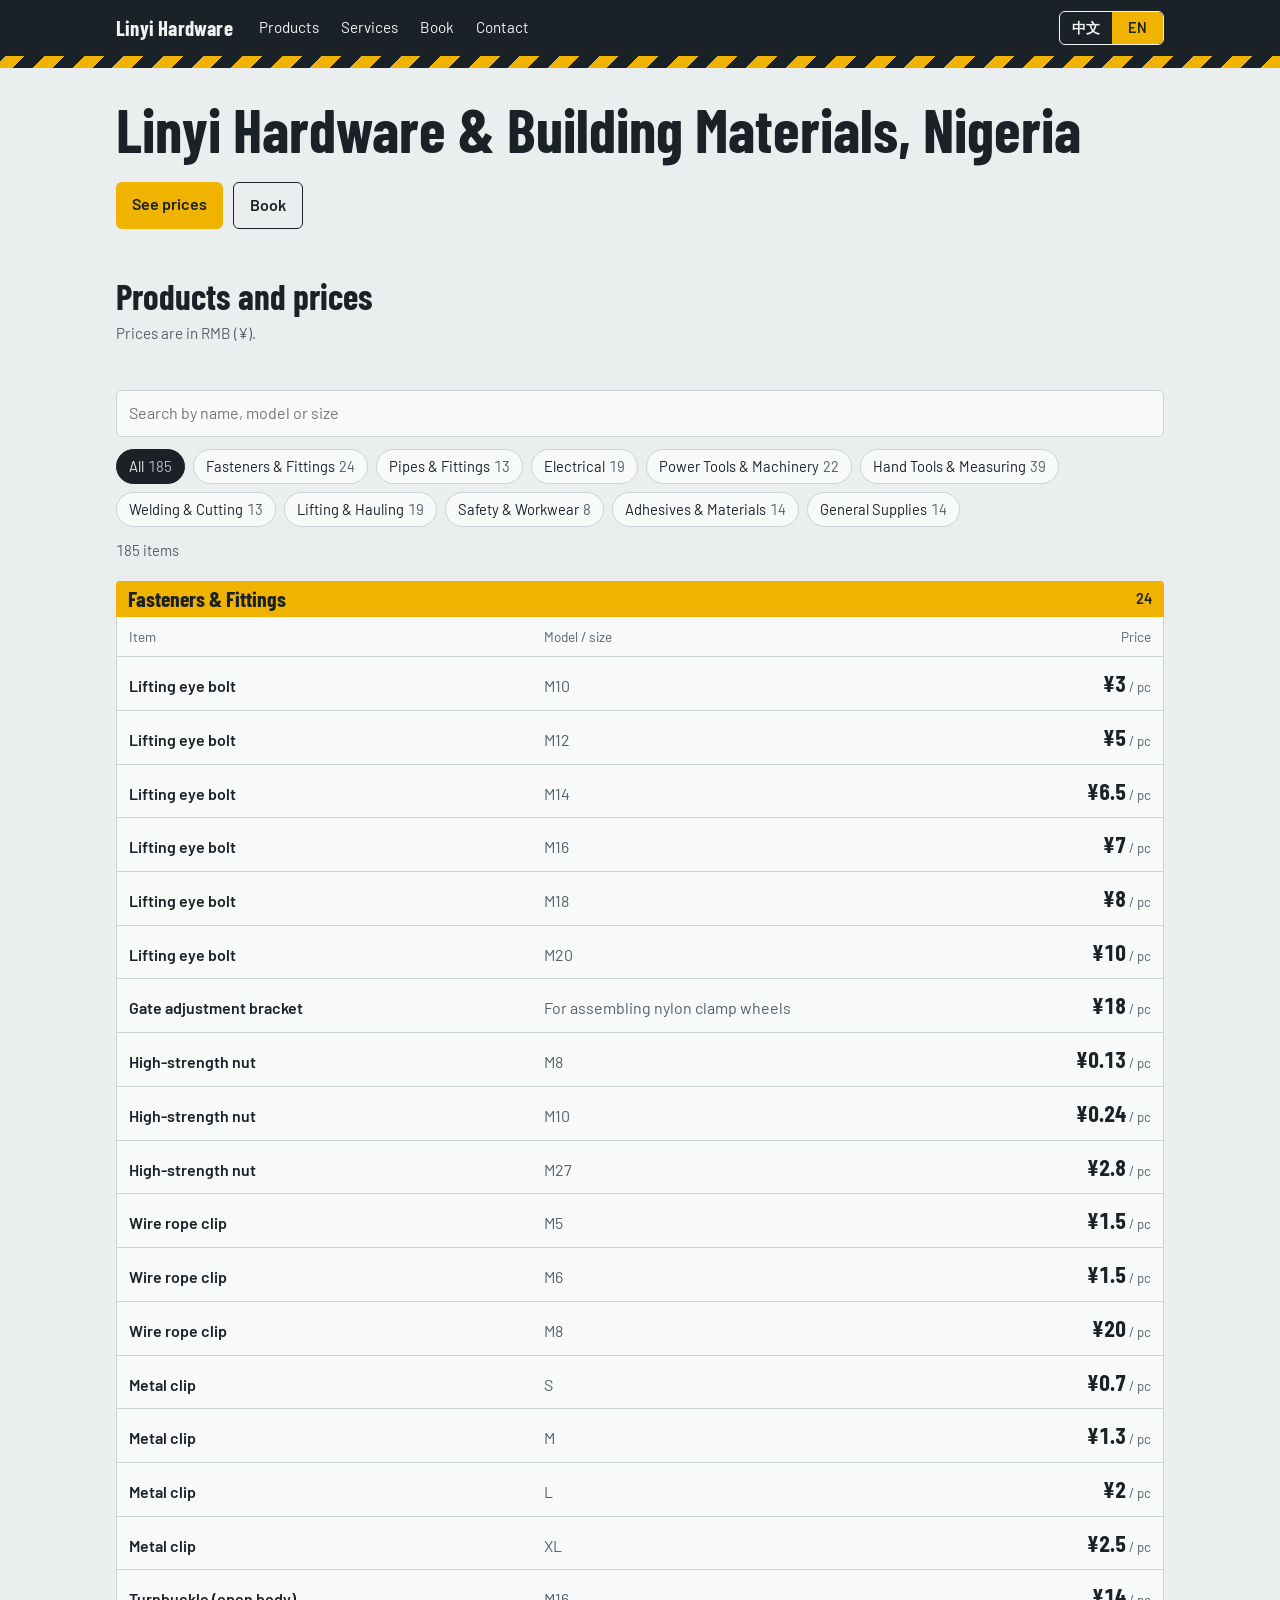
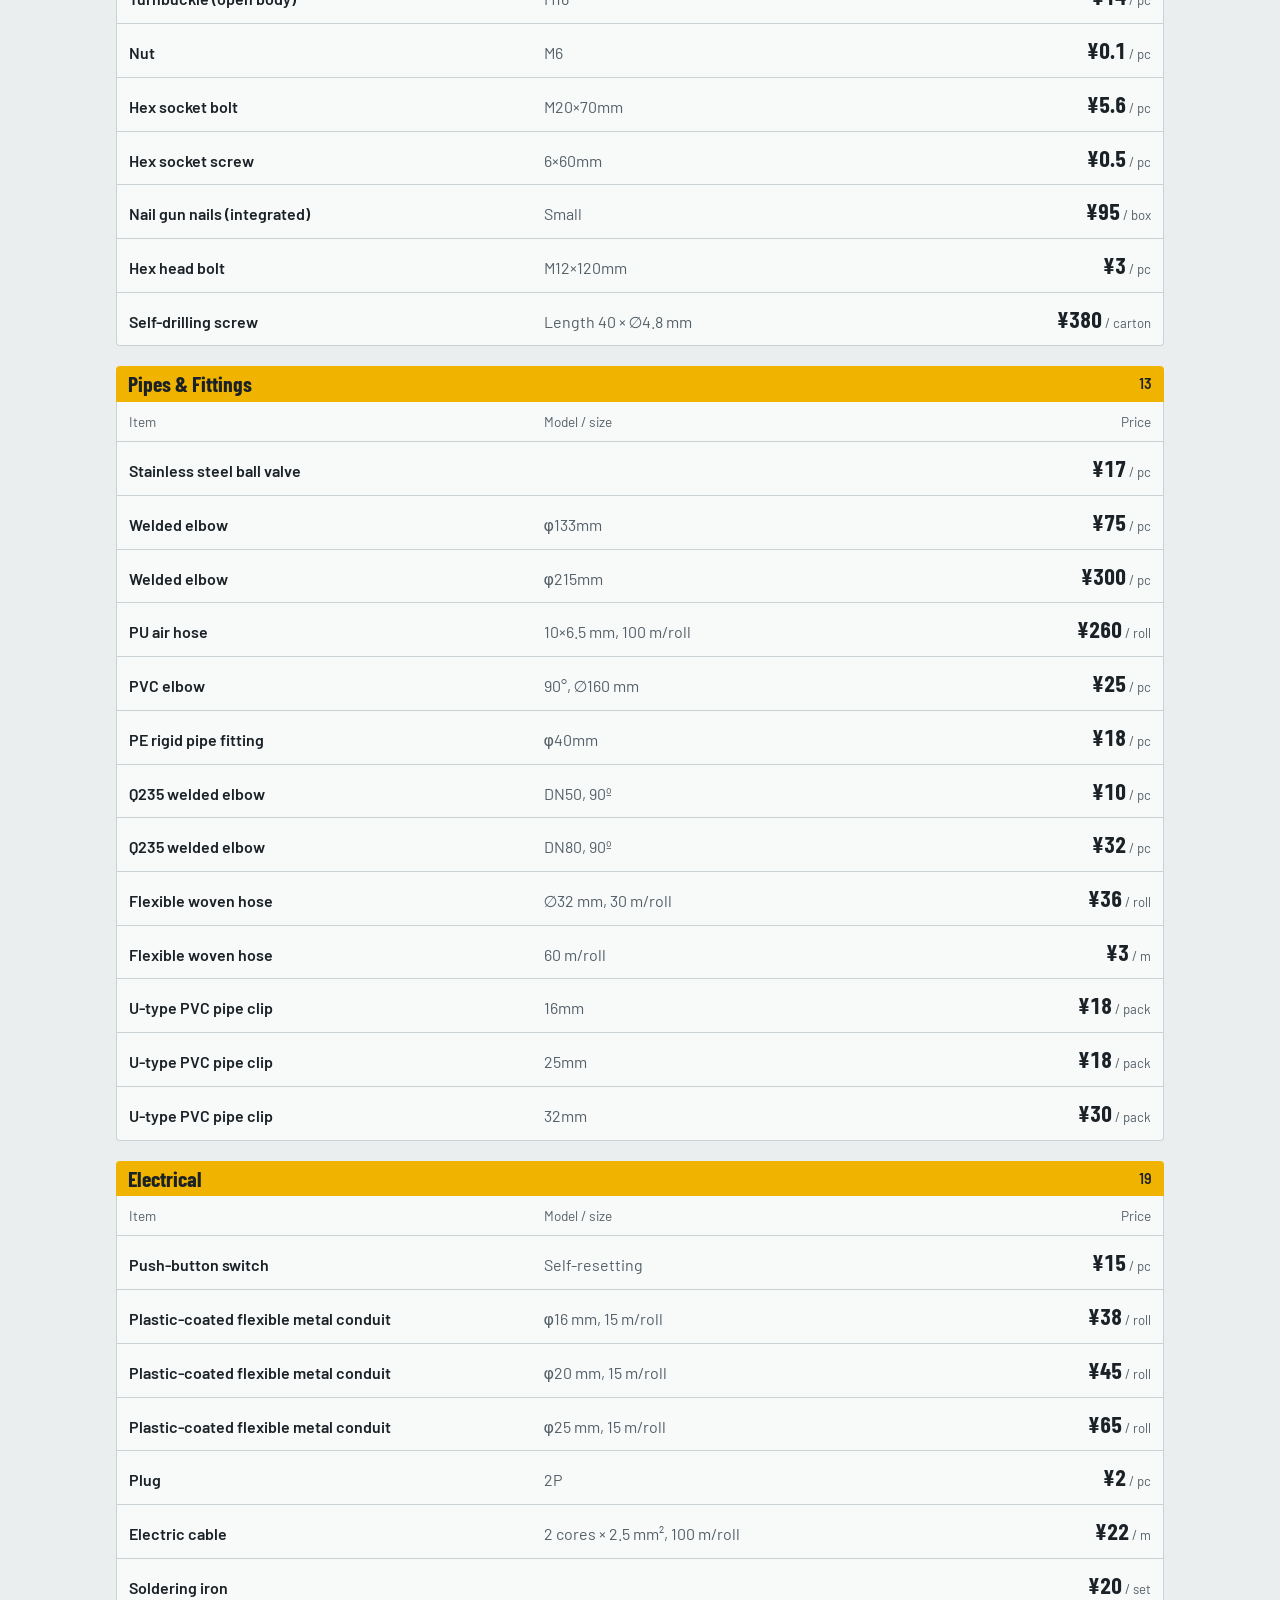
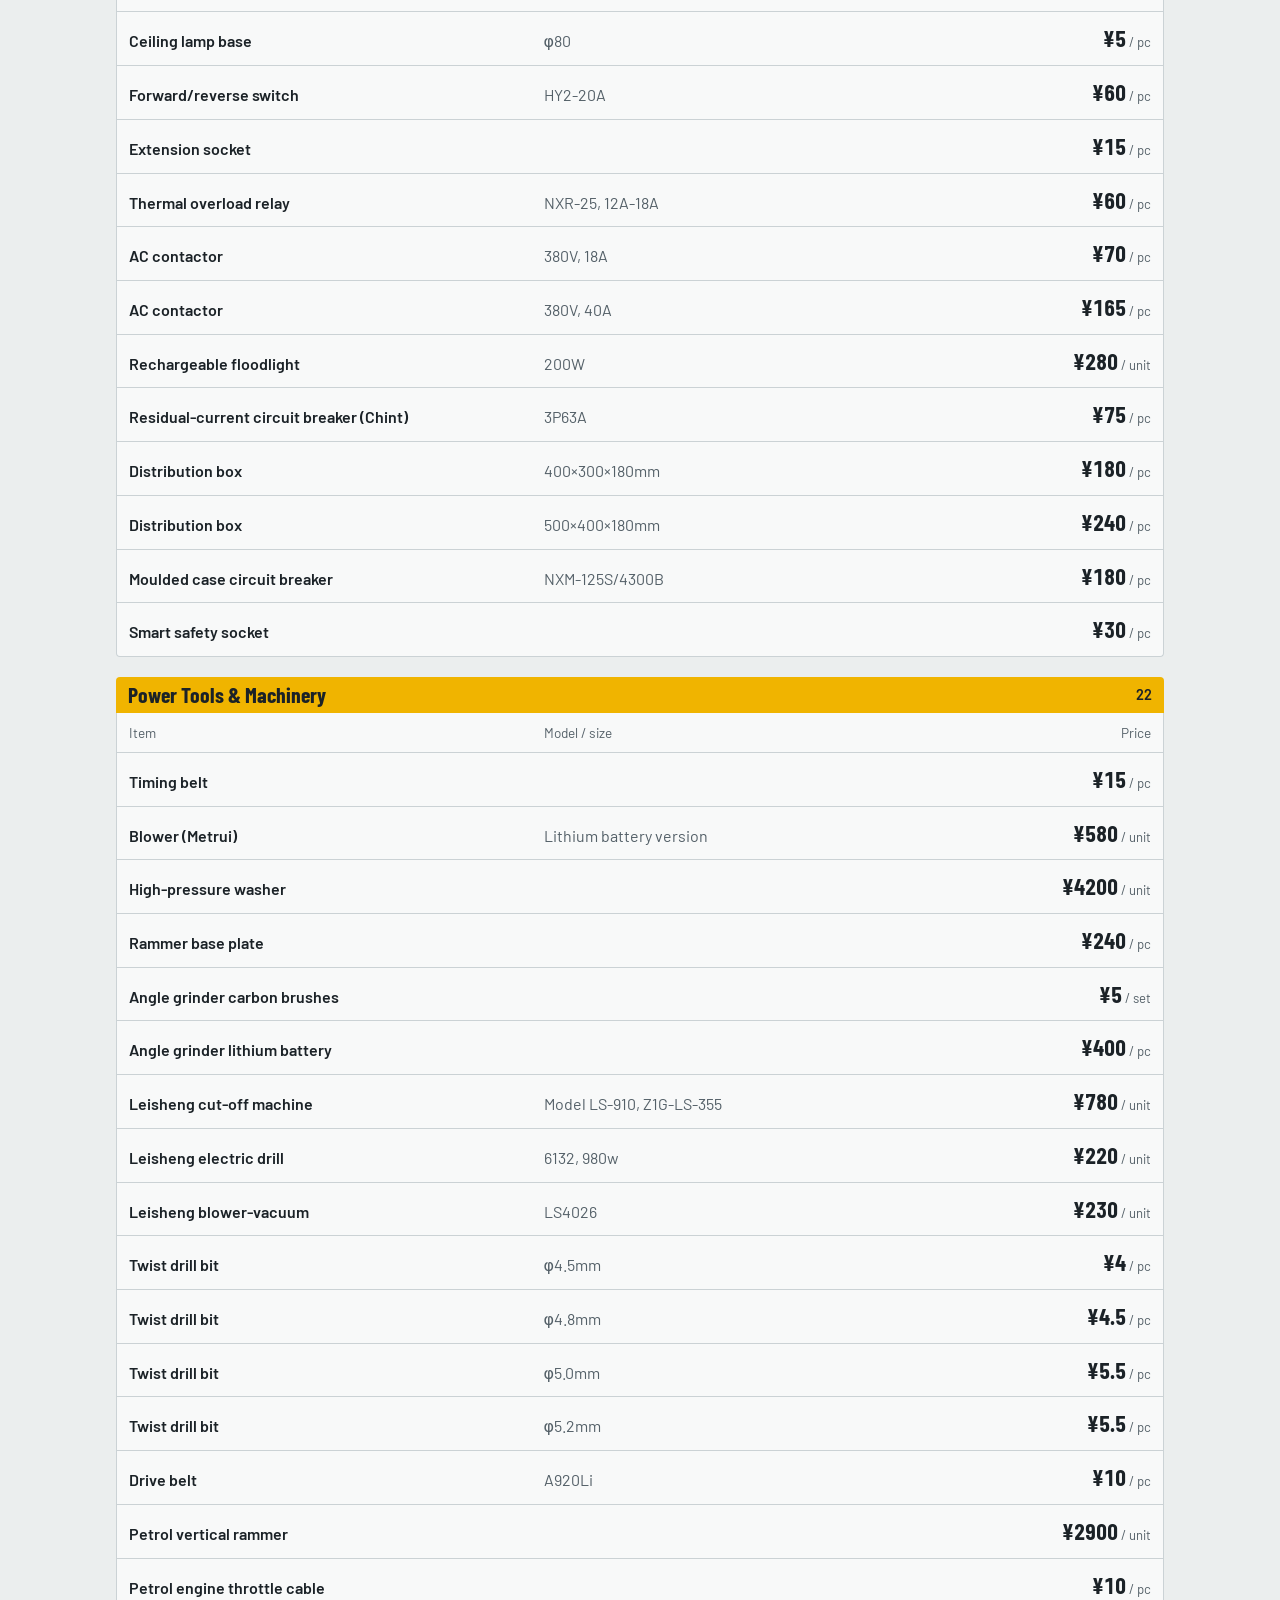
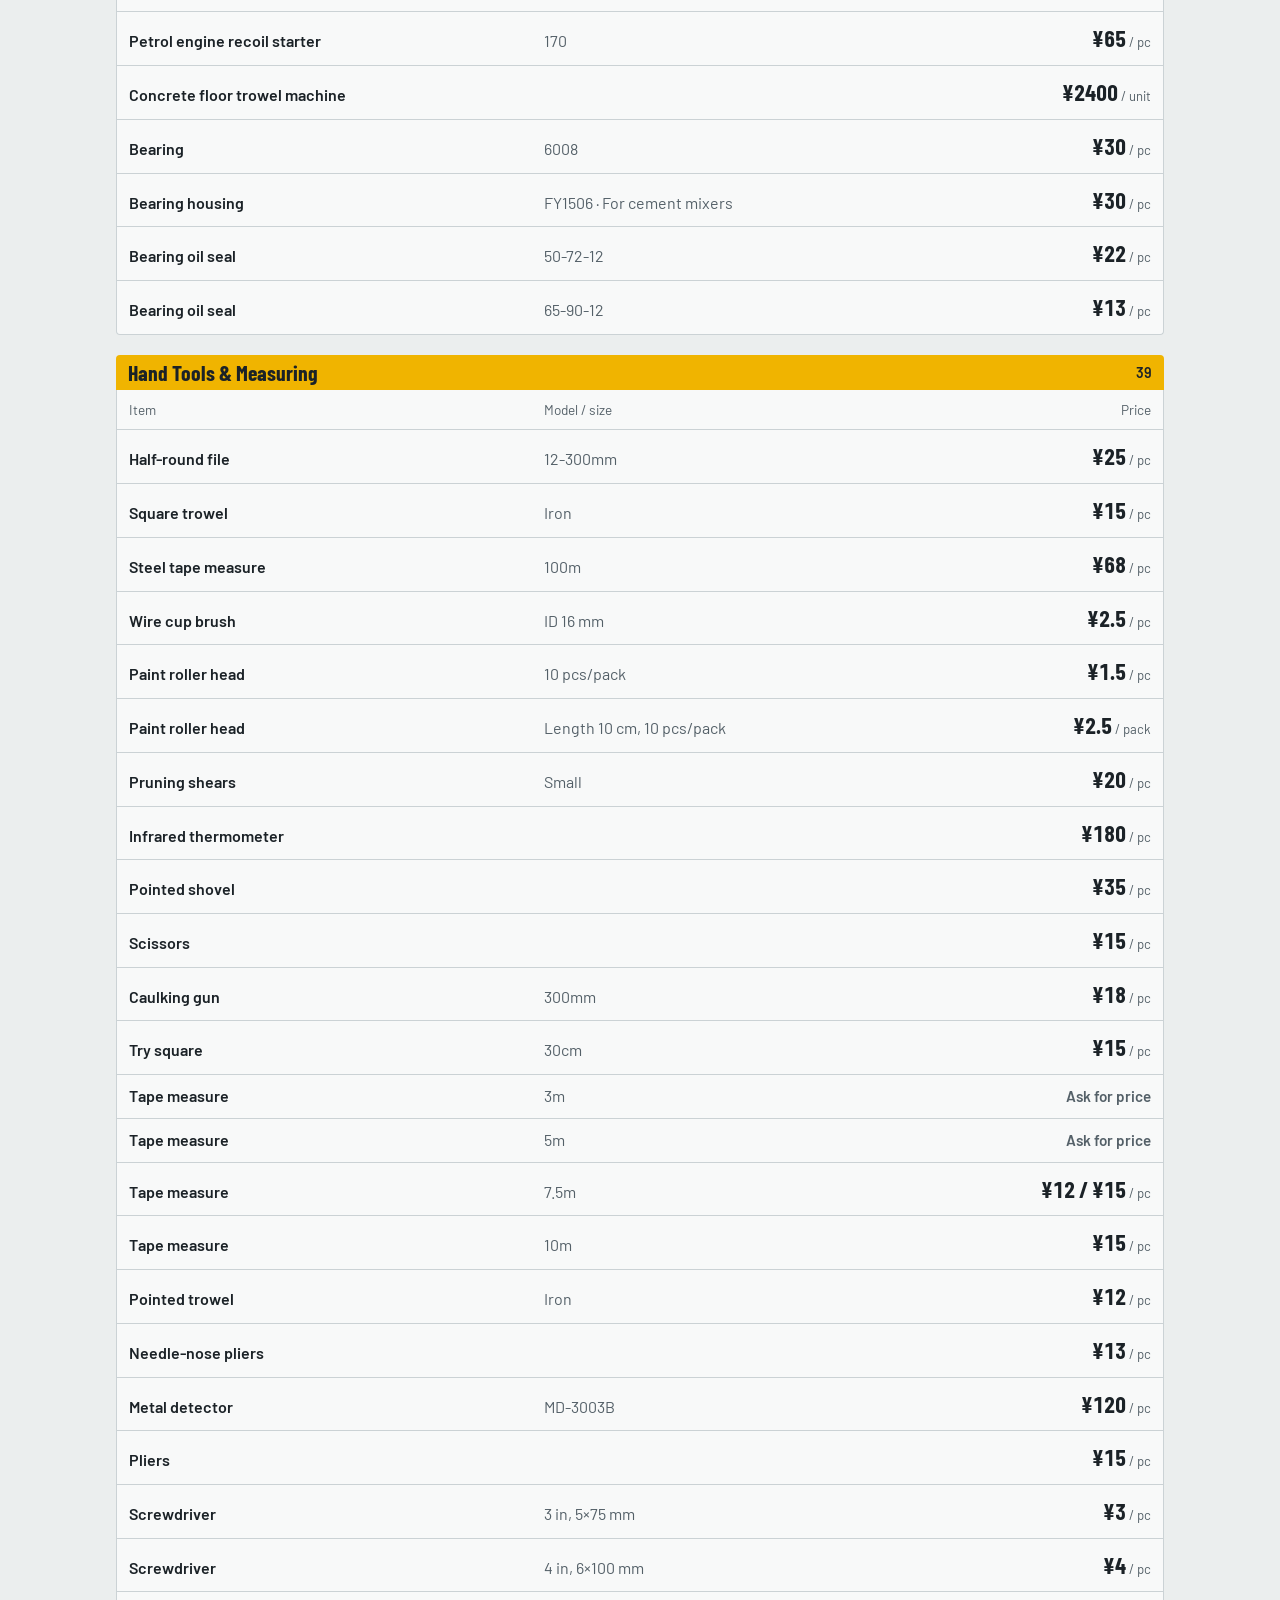
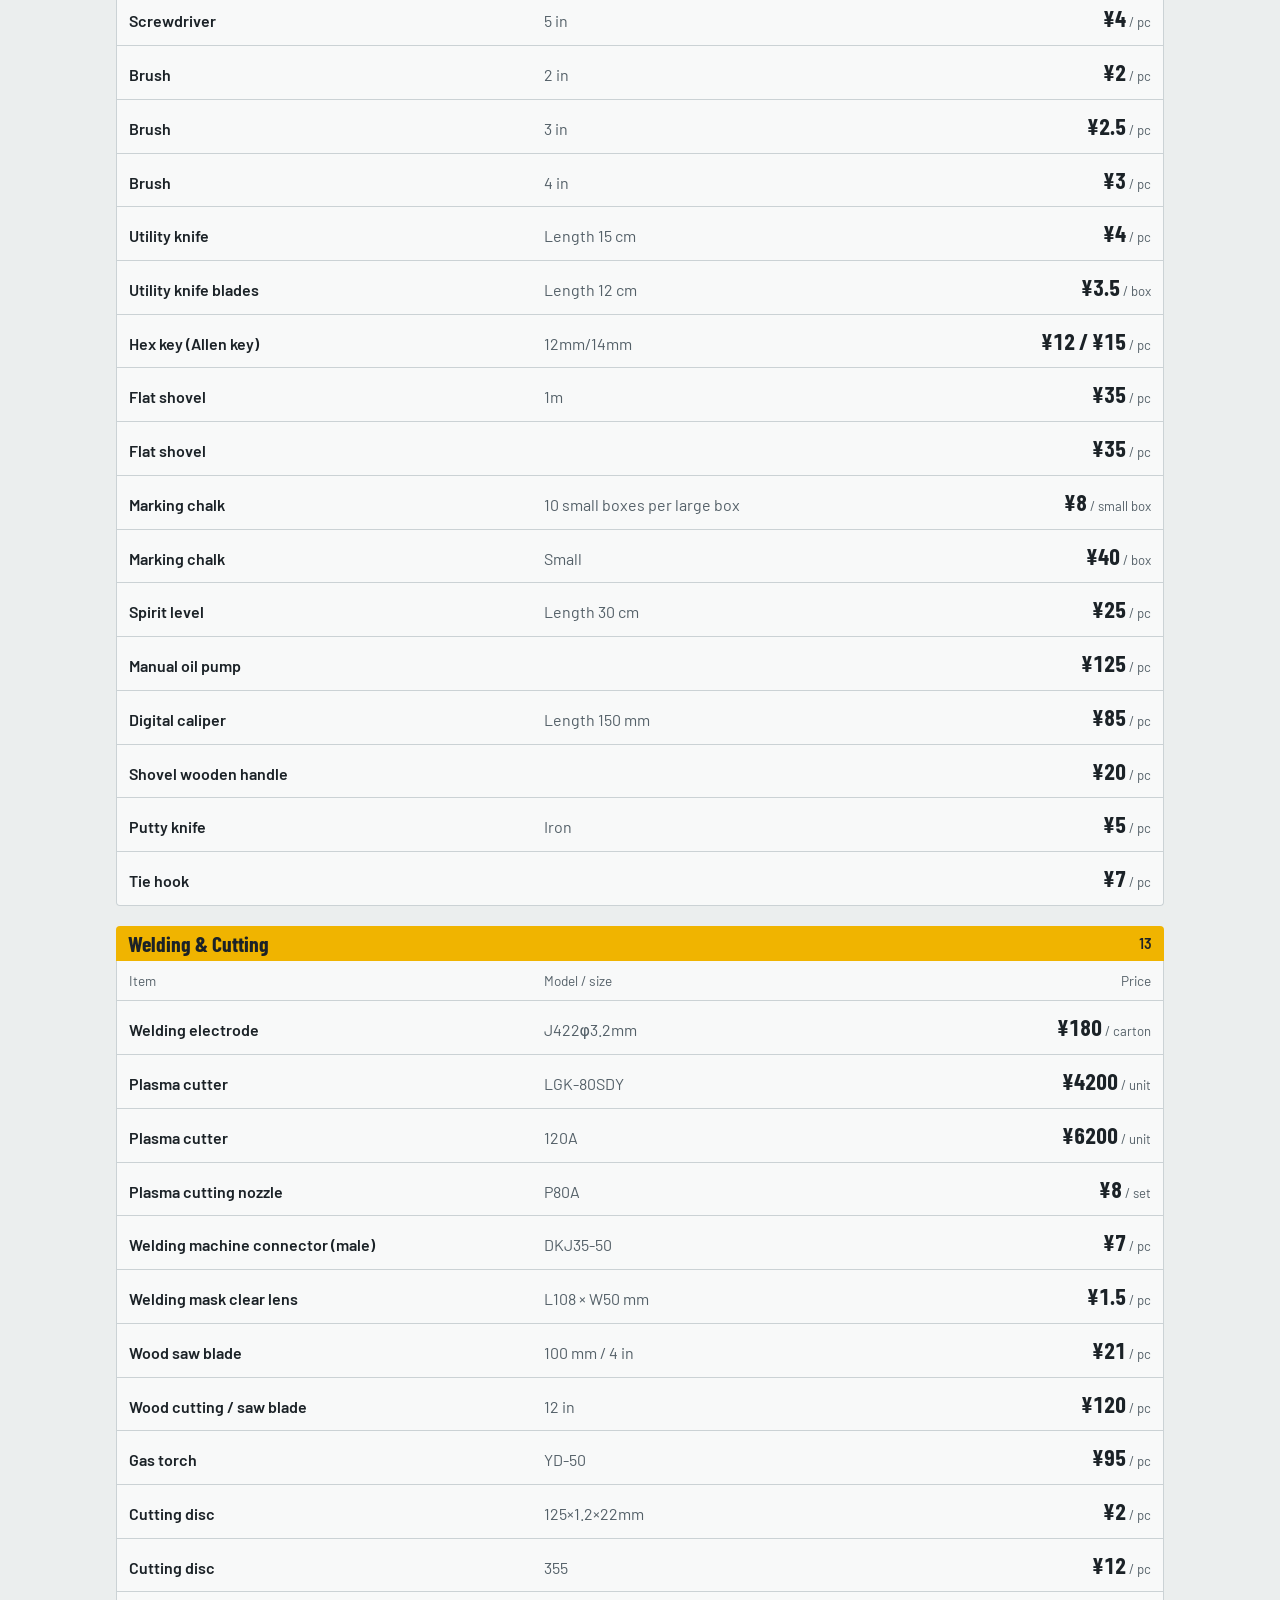
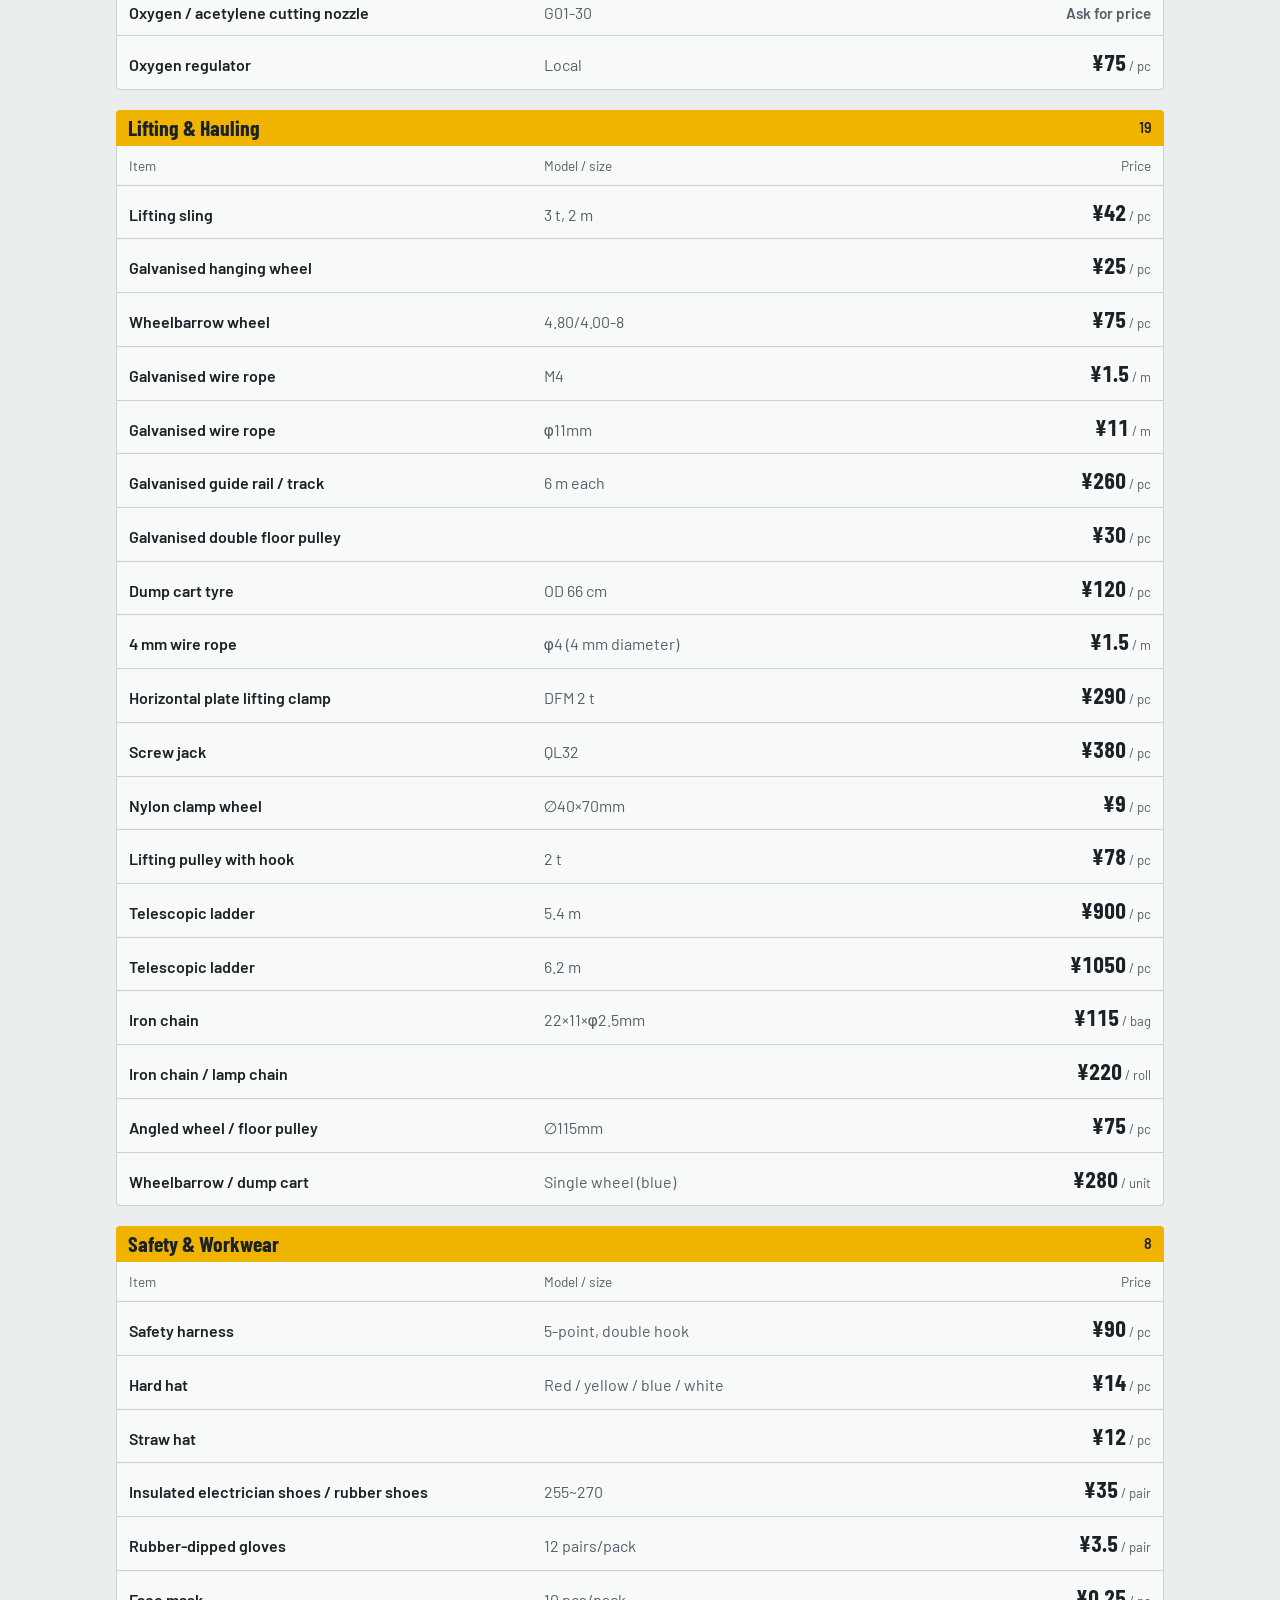
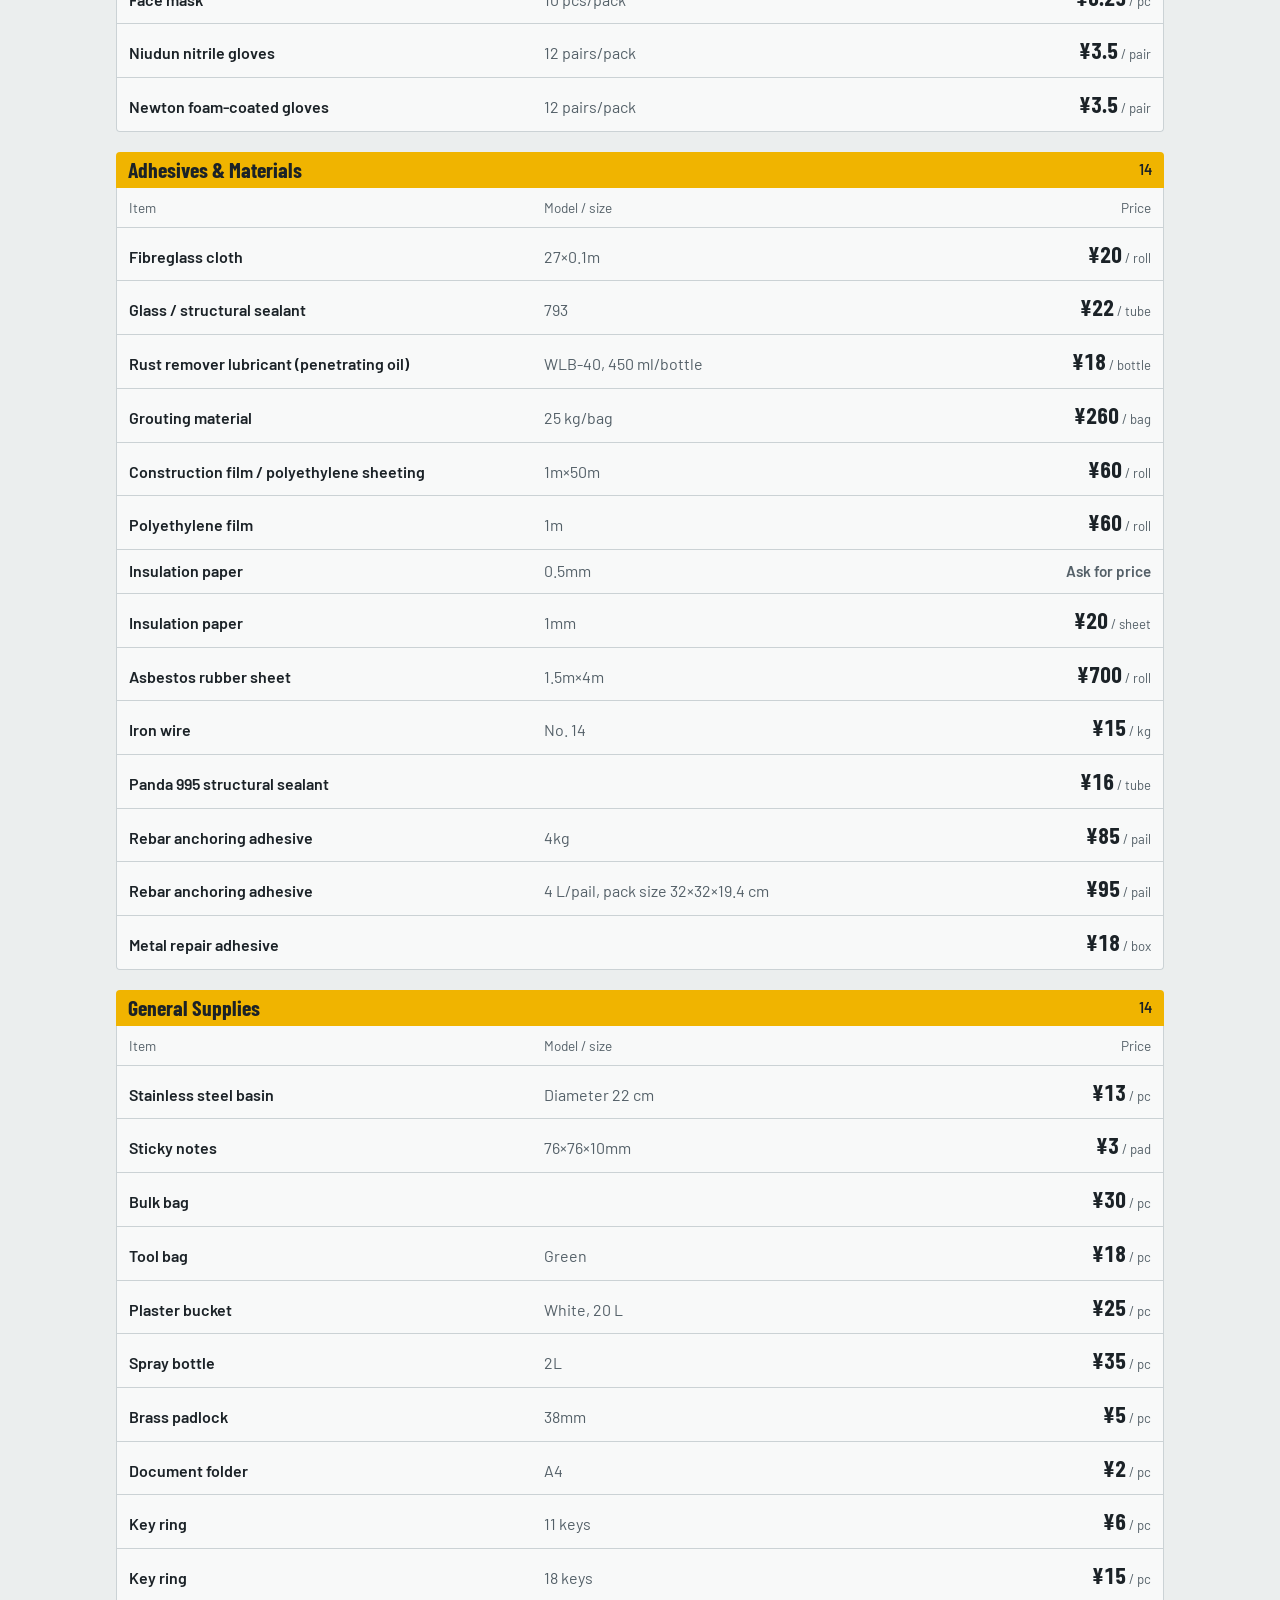
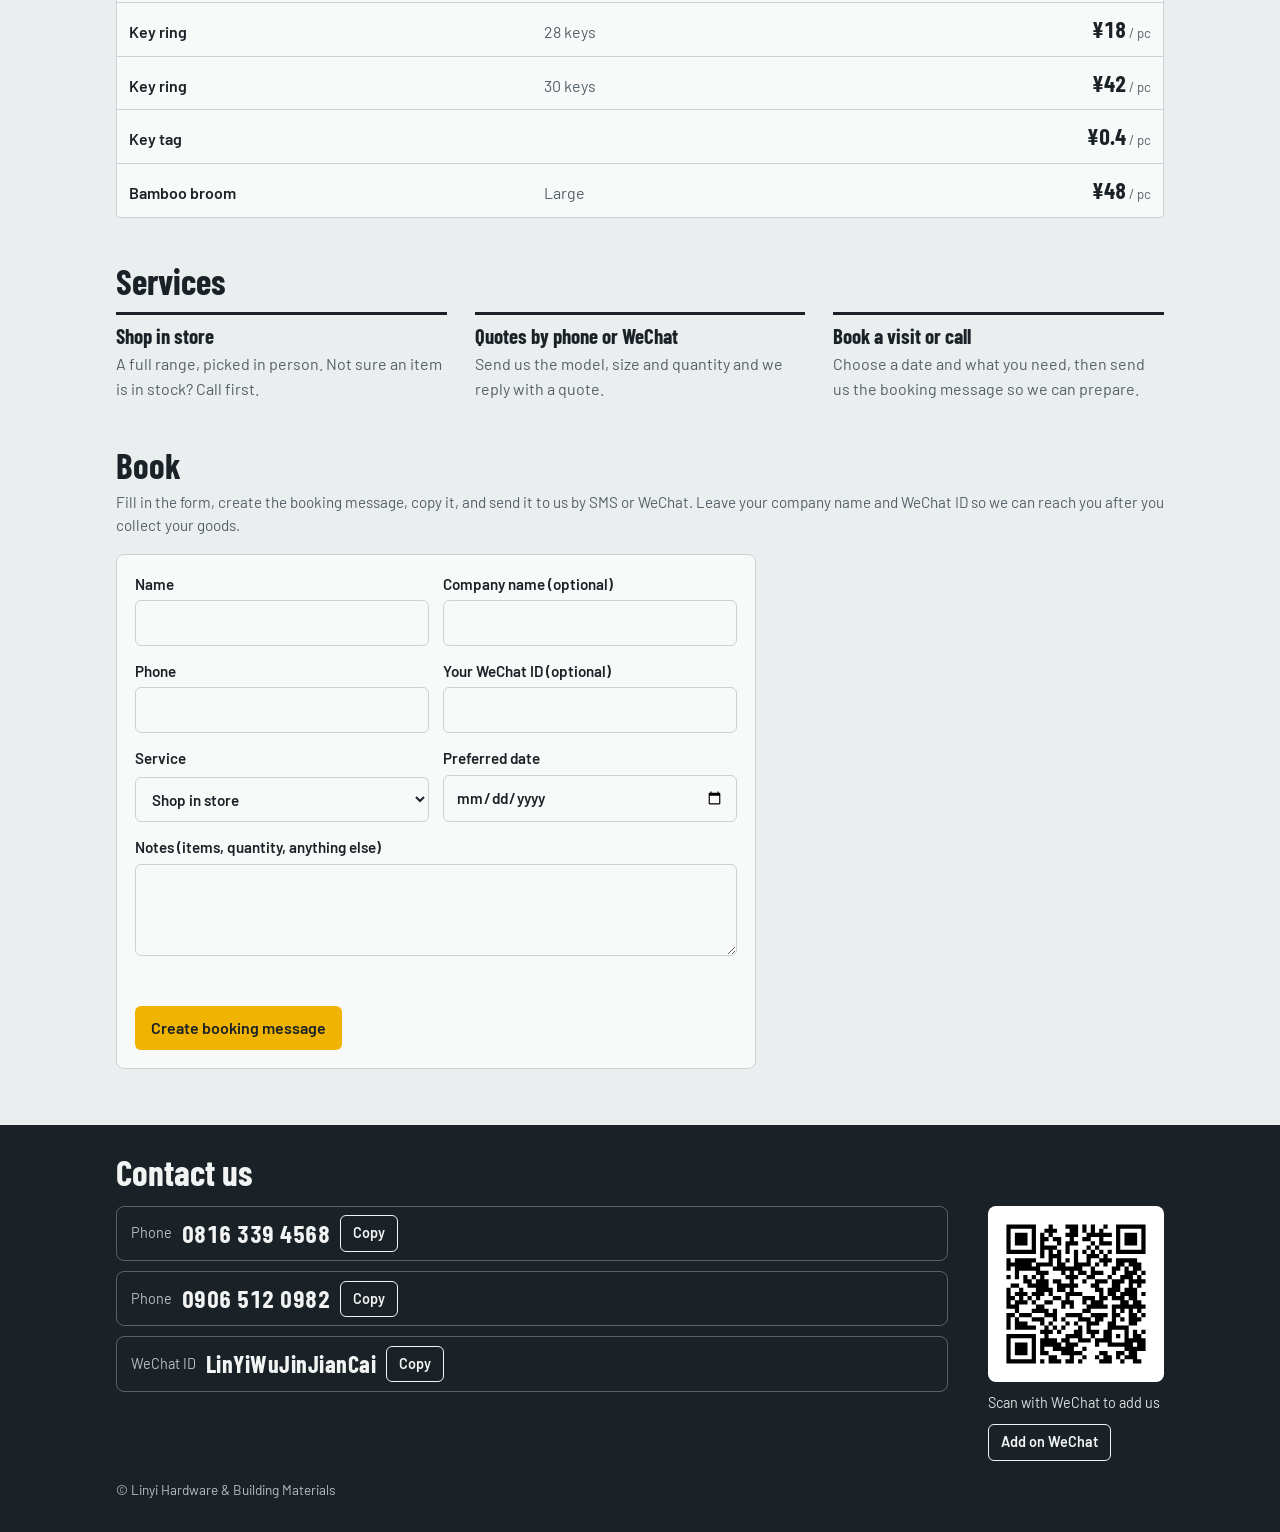
==== index.html @ d2d1f985 "Add files via upload" ====
<!doctype html><html lang="zh-CN"><head><meta charset="utf-8"><meta name="viewport" content="width=device-width,initial-scale=1,viewport-fit=cover"></head><body>
<title>临沂五金建材 Linyi Hardware</title>
<link rel="preconnect" href="https://fonts.googleapis.com">
<link rel="preconnect" href="https://fonts.gstatic.com" crossorigin>
<link rel="stylesheet" href="https://fonts.googleapis.com/css2?family=Barlow+Condensed:wght@600;700&family=Barlow:wght@400;500;600&display=swap">
<style>
/* Layout: sticky graphite bar, hazard-stripe hero, a dense bilingual price list with photo stacks, then booking and contact. */
:root{
  --bg:#EBEEEE;
  --surface:#F8F9F9;
  --ink:#1B2227;
  --muted:#546068;
  --line:#CBD2D5;
  --accent:#F0B400;
  --accent-ink:#1B2227;
  --bar:#1B2227;
  --bar-ink:#F2F4F4;
  --stripe:#1B2227;
  --focus:#1B6FD9;
  --bad:#B3341F;
  --display:"Barlow Condensed","PingFang SC","Hiragino Sans GB","Microsoft YaHei","Noto Sans CJK SC",sans-serif;
  --text:"Barlow","PingFang SC","Hiragino Sans GB","Microsoft YaHei","Noto Sans CJK SC",system-ui,sans-serif;
}
@media (prefers-color-scheme:dark){
  :root:not([data-theme="light"]){
    --bg:#12171A;--surface:#1B2227;--ink:#E7ECEE;--muted:#9AA6AD;--line:#2E383E;
    --accent:#F0B400;--accent-ink:#1B2227;--bar:#0B0F11;--bar-ink:#E7ECEE;--stripe:#0B0F11;--focus:#6AA9FF;--bad:#EF8A78;
    color-scheme:dark;
  }
}
:root[data-theme="dark"]{
  --bg:#12171A;--surface:#1B2227;--ink:#E7ECEE;--muted:#9AA6AD;--line:#2E383E;
  --accent:#F0B400;--accent-ink:#1B2227;--bar:#0B0F11;--bar-ink:#E7ECEE;--stripe:#0B0F11;--focus:#6AA9FF;--bad:#EF8A78;
  color-scheme:dark;
}
*{box-sizing:border-box}
[hidden]{display:none!important}
html{scroll-behavior:smooth}
@media (prefers-reduced-motion:reduce){html{scroll-behavior:auto}}
body{margin:0;background:var(--bg);color:var(--ink);font-family:var(--text);font-size:16px;line-height:1.55}
.w{max-width:1080px;margin:0 auto;padding-inline:16px}
a{color:inherit}
button,input,select,textarea{font:inherit;color:inherit}
:focus-visible{outline:3px solid var(--focus);outline-offset:2px}
h1,h2,h3{font-family:var(--display);font-weight:700;text-wrap:balance;margin:0;line-height:1.1}
h2{font-size:clamp(1.7rem,4.5vw,2.2rem)}
section{scroll-margin-top:112px}

/* top bar */
.top{position:sticky;top:env(safe-area-inset-top,0px);z-index:10;background:var(--bar);color:var(--bar-ink)}
.bar{max-width:1080px;margin:0 auto;padding:8px 16px;display:grid;grid-template-columns:minmax(0,1fr) auto;grid-template-areas:"brand lang" "nav nav";gap:2px 12px;align-items:center}
.brand{grid-area:brand;font-family:var(--display);font-weight:700;font-size:1.3rem;letter-spacing:.01em;white-space:nowrap;overflow:hidden;text-overflow:ellipsis}
nav{grid-area:nav;display:flex;gap:2px;overflow-x:auto;margin-inline:-8px}
nav a{padding:6px 10px;border-radius:4px;text-decoration:none;font-size:.95rem;white-space:nowrap}
nav a:hover{background:rgba(255,255,255,.12)}
.lang{grid-area:lang;display:flex;border:1.5px solid var(--bar-ink);border-radius:6px;overflow:hidden}
.lang button{border:0;background:transparent;color:var(--bar-ink);padding:5px 12px;cursor:pointer;font-weight:600;font-size:.9rem;min-width:3.2rem}
.lang button[aria-pressed="true"]{background:var(--accent);color:var(--accent-ink)}
@media (min-width:720px){
  .bar{grid-template-columns:auto minmax(0,1fr) auto;grid-template-areas:"brand nav lang";gap:16px;padding-block:10px}
  nav{margin-inline:0}
}

/* hero */
.stripe{height:12px;background:repeating-linear-gradient(-45deg,var(--accent) 0 14px,var(--stripe) 14px 28px)}
.hero{padding-block:28px 12px}
.hero h1{font-size:clamp(2.1rem,7vw,3.8rem);max-width:16em}
.btn{border:0;border-radius:6px;padding:10px 16px;background:var(--accent);color:var(--accent-ink);font-weight:600;cursor:pointer;text-decoration:none;display:inline-block;text-align:center}
.btn.ghost{background:transparent;color:var(--ink);border:1.5px solid var(--ink)}
.btn.sm{padding:6px 12px;font-size:.9rem}
.btn:disabled{opacity:.6;cursor:default}
.cta{display:flex;flex-wrap:wrap;gap:10px;margin-top:20px}
.pn{display:flex;flex-wrap:wrap;align-items:center;gap:10px;background:var(--surface);border:1.5px solid var(--line);border-radius:8px;padding:8px 8px 8px 14px}
.pn .k{color:var(--muted);font-size:.9rem}
.pn .k,.pn .btn{white-space:nowrap}
.pn .num{font-family:var(--display);font-weight:700;font-size:1.5rem;letter-spacing:.02em;text-decoration:none;font-variant-numeric:tabular-nums}

/* products */
.sec{padding-block:36px 8px}
.sec h2{margin-bottom:6px}
.note{color:var(--muted);margin:0 0 16px;font-size:.95rem}
.tools{display:grid;gap:12px;margin-bottom:12px}
input[type="search"],input[type="text"],input[type="tel"],input[type="date"],select,textarea{width:100%;background:var(--surface);border:1.5px solid var(--line);border-radius:6px;padding:10px 12px}
.chips{display:flex;flex-wrap:wrap;gap:8px}
.chip{background:var(--surface);border:1.5px solid var(--line);border-radius:99px;padding:5px 12px;cursor:pointer;font-size:.92rem}
.chip .n{color:var(--muted);font-variant-numeric:tabular-nums;margin-inline-start:4px}
.chip[aria-pressed="true"]{background:var(--ink);border-color:var(--ink);color:var(--bg)}
.chip[aria-pressed="true"] .n{color:var(--bg);opacity:.75}
.count{color:var(--muted);font-size:.92rem;margin:4px 0 8px;font-variant-numeric:tabular-nums}
.grp{margin-top:20px}
.grp h3{font-size:1.35rem;padding:6px 12px;background:var(--accent);color:var(--accent-ink);border-radius:4px 4px 0 0;display:flex;justify-content:space-between;gap:12px}
.grp h3 span{font-family:var(--text);font-size:.9rem;font-weight:600;align-self:center}
.list{background:var(--surface);border:1.5px solid var(--line);border-top:0;border-radius:0 0 4px 4px}
.hd,.row{display:grid;grid-template-columns:minmax(0,1.4fr) minmax(0,1.6fr) 8.5rem;gap:2px 16px;padding:9px 12px;align-items:baseline}
.hasmd .hd,.hasmd .row{grid-template-columns:72px minmax(0,1.4fr) minmax(0,1.6fr) 8.5rem;align-items:center}
.hd{color:var(--muted);font-size:.85rem;border-bottom:1.5px solid var(--line)}
.row+.row{border-top:1px solid var(--line)}
.row .nm{font-weight:600;overflow-wrap:anywhere}
.row .sp{color:var(--muted);overflow-wrap:anywhere}
.row .pr,.hd .pr{text-align:end}
.price{font-family:var(--display);font-weight:700;font-size:1.4rem;font-variant-numeric:tabular-nums;white-space:nowrap}
.price small{font-family:var(--text);font-weight:400;font-size:.82rem;color:var(--muted);margin-inline-start:3px}
.price.ask{font-family:var(--text);font-size:.95rem;font-weight:600;color:var(--muted)}
@media (max-width:639px){
  .hd{display:none}
  .row{grid-template-columns:minmax(0,1fr) auto;grid-template-areas:"nm pr" "sp sp"}
  .hasmd .row{grid-template-columns:72px minmax(0,1fr) auto;grid-template-areas:"md nm pr" "md sp sp";align-items:center}
  .row .md{grid-area:md}
  .row .nm{grid-area:nm}.row .pr{grid-area:pr}.row .sp{grid-area:sp}
  .row .sp:empty{display:none}
}
.empty{padding:22px;border:1.5px dashed var(--line);border-radius:6px;color:var(--muted);display:grid;gap:12px;justify-items:start}

/* photo stack: the front photo with the next ones peeking out behind it */
.md{position:relative;min-height:44px;display:flex;align-items:center}
.stack{position:relative;display:block;width:66px;height:56px;padding:0;border:0;background:none;cursor:zoom-in}
.stack img{position:absolute;left:0;top:0;width:56px;height:56px;max-width:none;object-fit:cover;border-radius:8px;border:1.5px solid var(--surface);background:var(--line);box-shadow:0 1px 3px rgba(0,0,0,.3)}
.stack img:nth-of-type(1){z-index:3}
.stack img:nth-of-type(2){z-index:2;transform:translateX(7px) scale(.9)}
.stack img:nth-of-type(3){z-index:1;transform:translateX(13px) scale(.8)}
.stack .cnt{position:absolute;z-index:4;left:5px;bottom:5px;background:rgba(0,0,0,.68);color:#fff;font-size:.72rem;line-height:1;padding:3px 6px;border-radius:99px;font-variant-numeric:tabular-nums}
.addp{cursor:pointer}
.addp.big{width:100%;border:1.5px dashed var(--muted);background:transparent;border-radius:8px;padding:8px 4px;font-size:.8rem;color:var(--muted)}
.addp.small{position:absolute;right:-2px;top:-4px;z-index:5;width:26px;height:26px;border-radius:50%;border:0;padding:0;background:var(--accent);color:var(--accent-ink);font-weight:700;font-size:1.1rem;line-height:1}
.editbar{display:flex;flex-wrap:wrap;gap:10px;align-items:center;padding:10px 12px;margin-bottom:12px;border:1.5px dashed var(--accent);border-radius:8px;background:var(--surface)}
.hint{color:var(--muted);font-size:.9rem;margin:0}
.editmsg{min-height:1.4em;margin:0 0 8px;font-size:.92rem}

/* photo viewer */
#lb{position:fixed;inset:0;z-index:50;background:rgba(0,0,0,.92);color:#fff;display:flex;flex-direction:column;align-items:center;justify-content:center;gap:12px;padding:calc(env(safe-area-inset-top,0px) + 12px) 16px calc(env(safe-area-inset-bottom,0px) + 12px)}
#lb img{max-width:100%;max-height:66vh;object-fit:contain;border-radius:6px}
#lbx{position:absolute;right:calc(12px);top:calc(env(safe-area-inset-top,0px) + 8px);width:44px;height:44px;border-radius:50%;border:1.5px solid #fff;background:transparent;color:#fff;font-size:1.5rem;line-height:1;cursor:pointer}
.lbrow{display:flex;align-items:center;gap:14px;max-width:100%}
.lbrow button{width:44px;height:44px;border-radius:50%;border:1.5px solid #fff;background:transparent;color:#fff;font-size:1.5rem;line-height:1;cursor:pointer;flex:none}
#lbc{text-align:center;min-width:0;overflow-wrap:anywhere;font-variant-numeric:tabular-nums}
#lbe{display:flex;gap:10px;flex-wrap:wrap;justify-content:center}
#lbe .btn.ghost{color:#fff;border-color:#fff}

/* services */
.svc{display:grid;grid-template-columns:repeat(auto-fit,minmax(220px,1fr));gap:16px 28px;margin-top:12px}
.svc div{border-top:3px solid var(--ink);padding-top:10px}
.svc h3{font-size:1.3rem;margin-bottom:4px}
.svc p{margin:0;color:var(--muted)}

/* booking */
.bk{display:grid;gap:14px;max-width:640px;background:var(--surface);border:1.5px solid var(--line);border-radius:8px;padding:18px}
.bk label{display:grid;gap:4px;font-weight:600;font-size:.95rem}
.two{display:grid;grid-template-columns:repeat(auto-fit,minmax(200px,1fr));gap:14px}
.err{color:var(--bad);margin:0;min-height:1.4em;font-size:.95rem}
#res{display:none;gap:10px}
#res textarea{min-height:170px}
.acts{display:flex;flex-wrap:wrap;gap:10px;align-items:center}

/* contact */
footer{margin-top:48px;background:var(--bar);color:var(--bar-ink);padding-block:28px 32px}
footer h2{margin-bottom:14px}
.ct{display:grid;gap:10px}
.ct .pn{background:transparent;border-color:rgba(255,255,255,.28)}
.ct .pn .k{color:rgba(255,255,255,.7)}
.ct .btn.ghost{color:var(--bar-ink);border-color:var(--bar-ink)}
.fine{margin:18px 0 0;font-size:.85rem;color:rgba(255,255,255,.7)}
.sel{user-select:all}
.ctw{display:grid;gap:24px;grid-template-columns:minmax(0,1fr);align-items:start}
@media (min-width:720px){.ctw{grid-template-columns:minmax(0,1fr) auto;gap:40px}}
.qr{background:#fff;padding:10px;border-radius:8px;width:176px}
.qr svg{display:block;width:100%;height:auto}
.qrcap{margin:10px 0 0;font-size:.9rem;color:rgba(255,255,255,.85);max-width:176px}
.qrcol .btn.ghost{color:var(--bar-ink);border-color:var(--bar-ink);margin-top:10px}
</style>

<header class="top">
  <div class="bar">
    <div class="brand" data-i="brand"></div>
    <nav aria-label="Sections">
      <a href="#products" data-i="nav_products"></a>
      <a href="#services" data-i="nav_services"></a>
      <a href="#book" data-i="nav_book"></a>
      <a href="#contact" data-i="nav_contact"></a>
    </nav>
    <div class="lang" role="group" aria-label="Language / 语言">
      <button type="button" id="l-zh" aria-pressed="true">中文</button>
      <button type="button" id="l-en" aria-pressed="false">EN</button>
    </div>
  </div>
</header>

<main>
  <div class="stripe" aria-hidden="true"></div>
  <section class="hero w">
    <h1 data-i="h1"></h1>
    <div class="cta">
      <a class="btn" href="#products" data-i="cta_products"></a>
      <a class="btn ghost" href="#book" data-i="cta_book"></a>
    </div>
  </section>

  <section id="products" class="sec w">
    <h2 data-i="h_products"></h2>
    <p class="note" data-i="price_note"></p>
    <div class="editbar" id="editbar" hidden>
      <button type="button" class="btn sm ghost" id="edtog"></button>
      <button type="button" class="btn sm" id="edsave" data-i="ed_save" hidden></button>
      <button type="button" class="btn sm ghost" id="eddisc" data-i="ed_disc" hidden></button>
      <span class="hint" id="edinfo"></span>
    </div>
    <p class="hint" id="edhint" data-i="ed_hint" hidden></p>
    <p class="editmsg" id="edmsg" role="status"></p>
    <div class="tools">
      <input id="q" type="search" autocomplete="off" data-ip="search" aria-label="Search">
      <div class="chips" id="chips"></div>
    </div>
    <p class="count" id="count" aria-live="polite"></p>
    <div id="out"></div>
  </section>

  <section id="services" class="sec w">
    <h2 data-i="h_services"></h2>
    <div class="svc">
      <div><h3 data-i="s1_t"></h3><p data-i="s1_d"></p></div>
      <div><h3 data-i="s2_t"></h3><p data-i="s2_d"></p></div>
      <div><h3 data-i="s3_t"></h3><p data-i="s3_d"></p></div>
    </div>
  </section>

  <section id="book" class="sec w">
    <h2 data-i="h_book"></h2>
    <p class="note" data-i="book_note"></p>
    <div class="bk">
      <div class="two">
        <label for="bn"><span data-i="f_name"></span><input id="bn" type="text" autocomplete="name"></label>
        <label for="bc"><span data-i="f_company"></span><input id="bc" type="text" autocomplete="organization"></label>
      </div>
      <div class="two">
        <label for="bp"><span data-i="f_phone"></span><input id="bp" type="tel" autocomplete="tel" inputmode="tel"></label>
        <label for="bw"><span data-i="f_wechat"></span><input id="bw" type="text" autocomplete="off" autocapitalize="off" spellcheck="false"></label>
      </div>
      <div class="two">
        <label for="bs"><span data-i="f_service"></span>
          <select id="bs"><option value="0" data-i="o0"></option><option value="1" data-i="o1"></option><option value="2" data-i="o2"></option></select></label>
        <label for="bd"><span data-i="f_date"></span><input id="bd" type="date"></label>
      </div>
      <label for="bt"><span data-i="f_notes"></span><textarea id="bt" rows="3"></textarea></label>
      <p class="err" id="er" role="alert"></p>
      <div><button type="button" class="btn" id="go" data-i="make"></button></div>
      <div id="res">
        <label for="rt"><span data-i="res_label"></span><textarea id="rt" readonly></textarea></label>
        <div class="acts">
          <button type="button" class="btn" id="cp" data-i="copy_msg"></button>
          <a class="btn ghost" id="sms" href="sms:08163394568" data-i="sms"></a>
          <span class="hint" id="cs" role="status"></span>
        </div>
        <p class="hint" data-i="send_note"></p>
      </div>
    </div>
  </section>
</main>

<footer id="contact">
  <div class="w">
    <h2 data-i="h_contact"></h2>
    <div class="ctw">
      <div class="ct">
        <div class="pn"><span class="k" data-i="phone"></span><a class="num" href="tel:08163394568">0816 339 4568</a><button type="button" class="btn sm ghost" data-copy="08163394568" data-i="copy"></button></div>
        <div class="pn"><span class="k" data-i="phone"></span><a class="num" href="tel:09065120982">0906 512 0982</a><button type="button" class="btn sm ghost" data-copy="09065120982" data-i="copy"></button></div>
        <div class="pn"><span class="k" data-i="wechat"></span><span class="num sel">LinYiWuJinJianCai</span><button type="button" class="btn sm ghost" data-copy="LinYiWuJinJianCai" data-i="copy"></button></div>
      </div>
      <div class="qrcol">
        <div class="qr" role="img" aria-label="WeChat QR code"><svg viewBox="0 0 37 37"><path fill="#fff" d="M0 0h37v37h-37z"/><path stroke="#000" d="M2 2.5h7m3 0h1m3 0h3m1 0h1m1 0h1m2 0h1m2 0h7m-33 1h1m5 0h1m2 0h3m3 0h2m1 0h1m1 0h1m1 0h1m3 0h1m5 0h1m-33 1h1m1 0h3m1 0h1m1 0h1m1 0h1m3 0h3m2 0h6m1 0h1m1 0h3m1 0h1m-33 1h1m1 0h3m1 0h1m1 0h2m1 0h2m2 0h1m2 0h2m2 0h1m3 0h1m1 0h3m1 0h1m-33 1h1m1 0h3m1 0h1m1 0h1m3 0h1m1 0h3m3 0h1m1 0h3m1 0h1m1 0h3m1 0h1m-33 1h1m5 0h1m1 0h4m2 0h1m4 0h1m1 0h1m4 0h1m5 0h1m-33 1h7m1 0h1m1 0h1m1 0h1m1 0h1m1 0h1m1 0h1m1 0h1m1 0h1m1 0h1m1 0h7m-25 1h1m1 0h3m3 0h1m2 0h3m1 0h1m-24 1h1m1 0h5m3 0h1m1 0h1m1 0h1m1 0h1m2 0h1m2 0h3m1 0h5m-31 1h6m1 0h4m1 0h2m2 0h4m1 0h1m1 0h1m2 0h2m1 0h3m-32 1h1m1 0h6m3 0h7m2 0h1m4 0h2m1 0h1m1 0h2m-30 1h1m4 0h3m3 0h1m1 0h1m1 0h2m1 0h3m2 0h1m2 0h3m1 0h1m-33 1h1m1 0h1m1 0h1m1 0h1m1 0h1m5 0h3m2 0h2m3 0h1m2 0h3m1 0h1m-28 1h2m1 0h3m1 0h2m2 0h1m2 0h1m2 0h3m1 0h3m1 0h4m-32 1h2m2 0h5m2 0h5m3 0h2m3 0h2m2 0h1m1 0h1m-32 1h1m2 0h1m3 0h4m1 0h2m1 0h1m5 0h2m1 0h3m1 0h3m-31 1h1m1 0h3m1 0h3m1 0h1m3 0h4m4 0h1m1 0h2m1 0h4m1 0h1m-33 1h2m1 0h1m1 0h1m1 0h1m3 0h2m1 0h1m3 0h3m1 0h2m1 0h3m1 0h2m-31 1h1m1 0h3m1 0h1m2 0h2m2 0h3m2 0h1m1 0h3m4 0h2m1 0h2m-32 1h3m4 0h2m4 0h1m1 0h1m3 0h5m1 0h8m-31 1h1m3 0h4m1 0h1m6 0h2m5 0h1m1 0h1m1 0h1m1 0h1m-32 1h2m1 0h3m3 0h3m2 0h4m2 0h4m1 0h2m2 0h2m1 0h1m-33 1h1m1 0h1m3 0h3m2 0h1m1 0h1m3 0h3m1 0h2m2 0h1m1 0h1m1 0h3m-32 1h1m1 0h3m3 0h1m1 0h1m3 0h1m1 0h1m2 0h3m2 0h2m3 0h2m-31 1h1m1 0h5m2 0h1m1 0h1m1 0h1m3 0h1m1 0h1m4 0h5m-21 1h3m1 0h1m3 0h2m1 0h3m1 0h2m3 0h1m1 0h1m1 0h1m-33 1h7m2 0h1m4 0h4m2 0h1m2 0h2m1 0h1m1 0h1m1 0h2m-32 1h1m5 0h1m1 0h4m1 0h2m2 0h3m1 0h4m3 0h5m-33 1h1m1 0h3m1 0h1m1 0h5m1 0h3m4 0h1m2 0h6m1 0h2m-33 1h1m1 0h3m1 0h1m1 0h1m2 0h5m2 0h1m9 0h5m-33 1h1m1 0h3m1 0h1m1 0h2m3 0h5m4 0h2m2 0h2m1 0h2m-31 1h1m5 0h1m3 0h2m3 0h1m2 0h1m2 0h1m1 0h2m1 0h1m1 0h3m-31 1h7m1 0h1m1 0h3m1 0h2m1 0h1m4 0h3m2 0h1m2 0h2"/></svg></div>
        <p class="qrcap" data-i="qr_cap"></p>
        <a class="btn sm ghost" href="https://u.wechat.com/EEkvch1uTOgFWUeDM-3xQqo?s=3" target="_blank" rel="noopener" data-i="wc_add"></a>
      </div>
    </div>
    <p class="fine" data-i="foot"></p>
  </div>
</footer>

<div id="lb" role="dialog" aria-modal="true" aria-label="Photos" hidden>
  <button type="button" id="lbx" aria-label="Close">×</button>
  <img id="lbi" alt="">
  <div class="lbrow">
    <button type="button" id="lbp" aria-label="Previous">‹</button>
    <div id="lbc"></div>
    <button type="button" id="lbn" aria-label="Next">›</button>
  </div>
  <div id="lbe" hidden>
    <button type="button" class="btn sm ghost" id="lbcover" data-i="lb_cover"></button>
    <button type="button" class="btn sm ghost" id="lbdel" data-i="lb_del"></button>
  </div>
</div>
<input type="file" id="fi" accept="image/*" multiple hidden>

<script type="application/json" id="photos">{}</script>
<script>
const ITEMS=[{"c":"fast","n":["吊环","Lifting eye bolt"],"s":["M10","M10"],"u":["个","pc"],"p":3,"k":"吊环|M10|个"},{"c":"fast","n":["吊环","Lifting eye bolt"],"s":["M12","M12"],"u":["个","pc"],"p":5,"k":"吊环|M12|个"},{"c":"fast","n":["吊环","Lifting eye bolt"],"s":["M14","M14"],"u":["个","pc"],"p":6.5,"k":"吊环|M14|个"},{"c":"fast","n":["吊环","Lifting eye bolt"],"s":["M16","M16"],"u":["个","pc"],"p":7,"k":"吊环|M16|个"},{"c":"fast","n":["吊环","Lifting eye bolt"],"s":["M18","M18"],"u":["个","pc"],"p":8,"k":"吊环|M18|个"},{"c":"fast","n":["吊环","Lifting eye bolt"],"s":["M20","M20"],"u":["个","pc"],"p":10,"k":"吊环|M20|个"},{"c":"fast","n":["大门调节支架","Gate adjustment bracket"],"s":["组装尼龙夹轮用","For assembling nylon clamp wheels"],"u":["个","pc"],"p":18,"k":"大门调节支架|组装尼龙夹轮用|个"},{"c":"fast","n":["高强螺母","High-strength nut"],"s":["M8","M8"],"u":["个","pc"],"p":0.13,"k":"高强螺母|M8|个"},{"c":"fast","n":["高强螺母","High-strength nut"],"s":["M10","M10"],"u":["个","pc"],"p":0.24,"k":"高强螺母|M10|个"},{"c":"fast","n":["高强螺母","High-strength nut"],"s":["M27","M27"],"u":["个","pc"],"p":2.8,"k":"高强螺母|M27|个"},{"c":"fast","n":["钢丝绳卡扣","Wire rope clip"],"s":["M5","M5"],"u":["个","pc"],"p":1.5,"k":"钢丝绳卡扣|M5|个"},{"c":"fast","n":["钢丝绳卡扣","Wire rope clip"],"s":["M6","M6"],"u":["个","pc"],"p":1.5,"k":"钢丝绳卡扣|M6|个"},{"c":"fast","n":["钢丝绳卡扣","Wire rope clip"],"s":["M8","M8"],"u":["个","pc"],"p":20,"k":"钢丝绳卡扣|M8|个"},{"c":"fast","n":["金属夹子","Metal clip"],"s":["S","S"],"u":["个","pc"],"p":0.7,"k":"金属夹子|S|个"},{"c":"fast","n":["金属夹子","Metal clip"],"s":["M","M"],"u":["个","pc"],"p":1.3,"k":"金属夹子|M|个"},{"c":"fast","n":["金属夹子","Metal clip"],"s":["L","L"],"u":["个","pc"],"p":2,"k":"金属夹子|L|个"},{"c":"fast","n":["金属夹子","Metal clip"],"s":["XL","XL"],"u":["个","pc"],"p":2.5,"k":"金属夹子|XL|个"},{"c":"fast","n":["开体花篮","Turnbuckle (open body)"],"s":["M16","M16"],"u":["个","pc"],"p":14,"k":"开体花篮|M16|个"},{"c":"fast","n":["螺母","Nut"],"s":["M6","M6"],"u":["个","pc"],"p":0.1,"k":"螺母|M6|个"},{"c":"fast","n":["内六角螺栓","Hex socket bolt"],"s":["M20×70mm","M20×70mm"],"u":["个","pc"],"p":5.6,"k":"内六角螺栓|M20×70mm|个"},{"c":"fast","n":["内六角螺丝","Hex socket screw"],"s":["6×60mm","6×60mm"],"u":["个","pc"],"p":0.5,"k":"内六角螺丝|6×60mm|个"},{"c":"fast","n":["射钉枪一体钉","Nail gun nails (integrated)"],"s":["小号","Small"],"u":["盒","box"],"p":95,"k":"射钉枪一体钉|小号|盒"},{"c":"fast","n":["外六角螺栓","Hex head bolt"],"s":["M12×120mm","M12×120mm"],"u":["个","pc"],"p":3,"k":"外六角螺栓|M12×120mm|个"},{"c":"fast","n":["钻尾丝","Self-drilling screw"],"s":["长40×∅4.8mm","Length 40 × ∅4.8 mm"],"u":["箱","carton"],"p":380,"k":"钻尾丝|长40×∅4.8mm|箱"},{"c":"pipe","n":["不锈钢球阀","Stainless steel ball valve"],"s":null,"u":["个","pc"],"p":17,"k":"不锈钢球阀||个"},{"c":"pipe","n":["焊接弯头","Welded elbow"],"s":["φ133mm","φ133mm"],"u":["个","pc"],"p":75,"k":"焊接弯头|φ133mm|个"},{"c":"pipe","n":["焊接弯头","Welded elbow"],"s":["φ215mm","φ215mm"],"u":["个","pc"],"p":300,"k":"焊接弯头|φ215mm|个"},{"c":"pipe","n":["Pu气管","PU air hose"],"s":["10×6.5mm，100米/卷","10×6.5 mm, 100 m/roll"],"u":["卷","roll"],"p":260,"k":"Pu气管|10×6.5mm，100米/卷|卷"},{"c":"pipe","n":["PVC弯头","PVC elbow"],"s":["90度∅160mm","90°, ∅160 mm"],"u":["个","pc"],"p":25,"k":"PVC弯头|90度∅160mm|个"},{"c":"pipe","n":["pe硬管接头","PE rigid pipe fitting"],"s":["φ40mm","φ40mm"],"u":["个","pc"],"p":18,"k":"pe硬管接头|φ40mm|个"},{"c":"pipe","n":["Q235焊接弯头","Q235 welded elbow"],"s":["DN50，90º","DN50, 90º"],"u":["个","pc"],"p":10,"k":"Q235焊接弯头|DN50，90º|个"},{"c":"pipe","n":["Q235焊接弯头","Q235 welded elbow"],"s":["DN80，90º","DN80, 90º"],"u":["个","pc"],"p":32,"k":"Q235焊接弯头|DN80，90º|个"},{"c":"pipe","n":["蛇皮软管","Flexible woven hose"],"s":["∅32mm，30m/卷","∅32 mm, 30 m/roll"],"u":["卷","roll"],"p":36,"k":"蛇皮软管|∅32mm，30m/卷|卷"},{"c":"pipe","n":["蛇皮软管","Flexible woven hose"],"s":["60m/卷","60 m/roll"],"u":["米","m"],"p":3,"k":"蛇皮软管|60m/卷|米"},{"c":"pipe","n":["U型PVC管卡","U-type PVC pipe clip"],"s":["16mm","16mm"],"u":["包","pack"],"p":18,"k":"U型PVC管卡|16mm|包"},{"c":"pipe","n":["U型PVC管卡","U-type PVC pipe clip"],"s":["25mm","25mm"],"u":["包","pack"],"p":18,"k":"U型PVC管卡|25mm|包"},{"c":"pipe","n":["U型PVC管卡","U-type PVC pipe clip"],"s":["32mm","32mm"],"u":["包","pack"],"p":30,"k":"U型PVC管卡|32mm|包"},{"c":"elec","n":["按钮开关","Push-button switch"],"s":["自复位","Self-resetting"],"u":["个","pc"],"p":15,"k":"按钮开关|自复位|个"},{"c":"elec","n":["包塑金属软管","Plastic-coated flexible metal conduit"],"s":["φ16mm，15米/卷","φ16 mm, 15 m/roll"],"u":["卷","roll"],"p":38,"k":"包塑金属软管|φ16mm，15米/卷|卷"},{"c":"elec","n":["包塑金属软管","Plastic-coated flexible metal conduit"],"s":["φ20mm，15米/卷","φ20 mm, 15 m/roll"],"u":["卷","roll"],"p":45,"k":"包塑金属软管|φ20mm，15米/卷|卷"},{"c":"elec","n":["包塑金属软管","Plastic-coated flexible metal conduit"],"s":["φ25mm，15米/卷","φ25 mm, 15 m/roll"],"u":["卷","roll"],"p":65,"k":"包塑金属软管|φ25mm，15米/卷|卷"},{"c":"elec","n":["插头","Plug"],"s":["2P","2P"],"u":["个","pc"],"p":2,"k":"插头|2P|个"},{"c":"elec","n":["电缆线","Electric cable"],"s":["2.5mm²×2芯,100米/卷","2 cores × 2.5 mm², 100 m/roll"],"u":["米","m"],"p":22,"k":"电缆线|2.5mm²×2芯,100米/卷|米"},{"c":"elec","n":["电烙铁","Soldering iron"],"s":null,"u":["套","set"],"p":20,"k":"电烙铁||套"},{"c":"elec","n":["吊灯盘","Ceiling lamp base"],"s":["φ80","φ80"],"u":["个","pc"],"p":5,"k":"吊灯盘|φ80|个"},{"c":"elec","n":["倒顺开关","Forward/reverse switch"],"s":["HY2-20A","HY2-20A"],"u":["个","pc"],"p":60,"k":"倒顺开关|HY2-20A|个"},{"c":"elec","n":["地拖延长插座","Extension socket"],"s":null,"u":["个","pc"],"p":15,"k":"地拖延长插座||个"},{"c":"elec","n":["过热载继电器","Thermal overload relay"],"s":["NXR-25、12A-18A","NXR-25, 12A-18A"],"u":["个","pc"],"p":60,"k":"过热载继电器|NXR-25、12A-18A|个"},{"c":"elec","n":["交流接触器","AC contactor"],"s":["380V，18A","380V, 18A"],"u":["个","pc"],"p":70,"k":"交流接触器|380V，18A|个"},{"c":"elec","n":["交流接触器","AC contactor"],"s":["380V，40A","380V, 40A"],"u":["个","pc"],"p":165,"k":"交流接触器|380V，40A|个"},{"c":"elec","n":["锂电池投光灯","Rechargeable floodlight"],"s":["200W","200W"],"u":["台","unit"],"p":280,"k":"锂电池投光灯|200W|台"},{"c":"elec","n":["漏电保护断路器（正泰）","Residual-current circuit breaker (Chint)"],"s":["3P63A","3P63A"],"u":["个","pc"],"p":75,"k":"漏电保护断路器（正泰）|3P63A|个"},{"c":"elec","n":["配电箱","Distribution box"],"s":["400×300×180mm","400×300×180mm"],"u":["个","pc"],"p":180,"k":"配电箱|400×300×180mm|个"},{"c":"elec","n":["配电箱","Distribution box"],"s":["500×400×180mm","500×400×180mm"],"u":["个","pc"],"p":240,"k":"配电箱|500×400×180mm|个"},{"c":"elec","n":["塑料外壳式断路器","Moulded case circuit breaker"],"s":["NXM-125S/4300B","NXM-125S/4300B"],"u":["个","pc"],"p":180,"k":"塑料外壳式断路器|NXM-125S/4300B|个"},{"c":"elec","n":["智能安全插座","Smart safety socket"],"s":null,"u":["个","pc"],"p":30,"k":"智能安全插座||个"},{"c":"mach","n":["齿轮皮带","Timing belt"],"s":null,"u":["条","pc"],"p":15,"k":"齿轮皮带||条"},{"c":"mach","n":["吹风机(迈特锐)","Blower (Metrui)"],"s":["锂电池版","Lithium battery version"],"u":["台","unit"],"p":580,"k":"吹风机(迈特锐)|锂电池版|台"},{"c":"mach","n":["高压水枪","High-pressure washer"],"s":null,"u":["台","unit"],"p":4200,"k":"高压水枪||台"},{"c":"mach","n":["夯机板","Rammer base plate"],"s":null,"u":["块","pc"],"p":240,"k":"夯机板||块"},{"c":"mach","n":["角磨机碳刷","Angle grinder carbon brushes"],"s":null,"u":["副","set"],"p":5,"k":"角磨机碳刷||副"},{"c":"mach","n":["角磨机锂电池","Angle grinder lithium battery"],"s":null,"u":["个","pc"],"p":400,"k":"角磨机锂电池||个"},{"c":"mach","n":["雷胜切割机","Leisheng cut-off machine"],"s":["LS-910型，Z1G-LS-355","Model LS-910, Z1G-LS-355"],"u":["台","unit"],"p":780,"k":"雷胜切割机|LS-910型，Z1G-LS-355|台"},{"c":"mach","n":["雷胜手电钻","Leisheng electric drill"],"s":["6132、980w","6132, 980w"],"u":["台","unit"],"p":220,"k":"雷胜手电钻|6132、980w|台"},{"c":"mach","n":["雷胜吹吸一体风机","Leisheng blower-vacuum"],"s":["LS4026","LS4026"],"u":["台","unit"],"p":230,"k":"雷胜吹吸一体风机|LS4026|台"},{"c":"mach","n":["麻花钻头","Twist drill bit"],"s":["φ4.5mm","φ4.5mm"],"u":["个","pc"],"p":4,"k":"麻花钻头|φ4.5mm|个"},{"c":"mach","n":["麻花钻头","Twist drill bit"],"s":["φ4.8mm","φ4.8mm"],"u":["个","pc"],"p":4.5,"k":"麻花钻头|φ4.8mm|个"},{"c":"mach","n":["麻花钻头","Twist drill bit"],"s":["φ5.0mm","φ5.0mm"],"u":["个","pc"],"p":5.5,"k":"麻花钻头|φ5.0mm|个"},{"c":"mach","n":["麻花钻头","Twist drill bit"],"s":["φ5.2mm","φ5.2mm"],"u":["个","pc"],"p":5.5,"k":"麻花钻头|φ5.2mm|个"},{"c":"mach","n":["皮带","Drive belt"],"s":["A920Li","A920Li"],"u":["条","pc"],"p":10,"k":"皮带|A920Li|条"},{"c":"mach","n":["汽油立式夯机","Petrol vertical rammer"],"s":null,"u":["台","unit"],"p":2900,"k":"汽油立式夯机||台"},{"c":"mach","n":["汽油机油门拉线","Petrol engine throttle cable"],"s":null,"u":["条","pc"],"p":10,"k":"汽油机油门拉线||条"},{"c":"mach","n":["汽油启动机拉盘","Petrol engine recoil starter"],"s":["170","170"],"u":["个","pc"],"p":65,"k":"汽油启动机拉盘|170|个"},{"c":"mach","n":["水泥地面抹光机","Concrete floor trowel machine"],"s":null,"u":["台","unit"],"p":2400,"k":"水泥地面抹光机||台"},{"c":"mach","n":["轴承","Bearing"],"s":["6008","6008"],"u":["个","pc"],"p":30,"k":"轴承|6008|个"},{"c":"mach","n":["轴承座","Bearing housing"],"s":["FY1506 · 水泥搅拌机用","FY1506 · For cement mixers"],"u":["个","pc"],"p":30,"k":"轴承座|FY1506 · 水泥搅拌机用|个"},{"c":"mach","n":["轴承油封","Bearing oil seal"],"s":["50-72-12","50-72-12"],"u":["个","pc"],"p":22,"k":"轴承油封|50-72-12|个"},{"c":"mach","n":["轴承油封","Bearing oil seal"],"s":["65-90-12","65-90-12"],"u":["个","pc"],"p":13,"k":"轴承油封|65-90-12|个"},{"c":"hand","n":["半圆锉","Half-round file"],"s":["12-300mm","12-300mm"],"u":["把","pc"],"p":25,"k":"半圆锉|12-300mm|把"},{"c":"hand","n":["方抹子","Square trowel"],"s":["铁制","Iron"],"u":["个","pc"],"p":15,"k":"方抹子|铁制|个"},{"c":"hand","n":["钢尺","Steel tape measure"],"s":["100m","100m"],"u":["个","pc"],"p":68,"k":"钢尺|100m|个"},{"c":"hand","n":["钢丝碗刷","Wire cup brush"],"s":["内径16mm","ID 16 mm"],"u":["个","pc"],"p":2.5,"k":"钢丝碗刷|内径16mm|个"},{"c":"hand","n":["滚筒刷头","Paint roller head"],"s":["10个/包","10 pcs/pack"],"u":["个","pc"],"p":1.5,"k":"滚筒刷头|10个/包|个"},{"c":"hand","n":["滚筒刷头","Paint roller head"],"s":["长10cm，10个/包","Length 10 cm, 10 pcs/pack"],"u":["包","pack"],"p":2.5,"k":"滚筒刷头|长10cm，10个/包|包"},{"c":"hand","n":["果枝剪刀","Pruning shears"],"s":["小号","Small"],"u":["把","pc"],"p":20,"k":"果枝剪刀|小号|把"},{"c":"hand","n":["红外线测温仪","Infrared thermometer"],"s":null,"u":["个","pc"],"p":180,"k":"红外线测温仪||个"},{"c":"hand","n":["尖锹","Pointed shovel"],"s":null,"u":["把","pc"],"p":35,"k":"尖锹||把"},{"c":"hand","n":["剪刀","Scissors"],"s":null,"u":["把","pc"],"p":15,"k":"剪刀||把"},{"c":"hand","n":["胶枪","Caulking gun"],"s":["300mm","300mm"],"u":["把","pc"],"p":18,"k":"胶枪|300mm|把"},{"c":"hand","n":["角尺","Try square"],"s":["30cm","30cm"],"u":["把","pc"],"p":15,"k":"角尺|30cm|把"},{"c":"hand","n":["卷尺","Tape measure"],"s":["3m","3m"],"u":["把","pc"],"p":null,"k":"卷尺|3m|把"},{"c":"hand","n":["卷尺","Tape measure"],"s":["5m","5m"],"u":["把","pc"],"p":null,"k":"卷尺|5m|把"},{"c":"hand","n":["卷尺","Tape measure"],"s":["7.5m","7.5m"],"u":["把","pc"],"p":"12/15","k":"卷尺|7.5m|把"},{"c":"hand","n":["卷尺","Tape measure"],"s":["10m","10m"],"u":["把","pc"],"p":15,"k":"卷尺|10m|把"},{"c":"hand","n":["尖抹子","Pointed trowel"],"s":["铁制","Iron"],"u":["个","pc"],"p":12,"k":"尖抹子|铁制|个"},{"c":"hand","n":["尖嘴钳","Needle-nose pliers"],"s":null,"u":["把","pc"],"p":13,"k":"尖嘴钳||把"},{"c":"hand","n":["金属探测仪","Metal detector"],"s":["MD-3003B","MD-3003B"],"u":["个","pc"],"p":120,"k":"金属探测仪|MD-3003B|个"},{"c":"hand","n":["老虎钳","Pliers"],"s":null,"u":["把","pc"],"p":15,"k":"老虎钳||把"},{"c":"hand","n":["螺丝刀","Screwdriver"],"s":["3寸5×75mm","3 in, 5×75 mm"],"u":["把","pc"],"p":3,"k":"螺丝刀|3寸5×75mm|把"},{"c":"hand","n":["螺丝刀","Screwdriver"],"s":["4寸6×100mm","4 in, 6×100 mm"],"u":["把","pc"],"p":4,"k":"螺丝刀|4寸6×100mm|把"},{"c":"hand","n":["螺丝刀","Screwdriver"],"s":["5寸","5 in"],"u":["把","pc"],"p":4,"k":"螺丝刀|5寸|把"},{"c":"hand","n":["毛刷","Brush"],"s":["2寸","2 in"],"u":["把","pc"],"p":2,"k":"毛刷|2寸|把"},{"c":"hand","n":["毛刷","Brush"],"s":["3寸","3 in"],"u":["把","pc"],"p":2.5,"k":"毛刷|3寸|把"},{"c":"hand","n":["毛刷","Brush"],"s":["4寸","4 in"],"u":["把","pc"],"p":3,"k":"毛刷|4寸|把"},{"c":"hand","n":["美工刀","Utility knife"],"s":["长15cm","Length 15 cm"],"u":["把","pc"],"p":4,"k":"美工刀|长15cm|把"},{"c":"hand","n":["美工刀片","Utility knife blades"],"s":["长12cm","Length 12 cm"],"u":["盒","box"],"p":3.5,"k":"美工刀片|长12cm|盒"},{"c":"hand","n":["内六角扳手","Hex key (Allen key)"],"s":["12mm/14mm","12mm/14mm"],"u":["把","pc"],"p":"12/15","k":"内六角扳手|12mm/14mm|把"},{"c":"hand","n":["平锹","Flat shovel"],"s":["1m","1m"],"u":["把","pc"],"p":35,"k":"平锹|1m|把"},{"c":"hand","n":["平锹","Flat shovel"],"s":null,"u":["把","pc"],"p":35,"k":"平锹||把"},{"c":"hand","n":["石笔","Marking chalk"],"s":["10小盒/大盒","10 small boxes per large box"],"u":["小盒","small box"],"p":8,"k":"石笔|10小盒/大盒|小盒"},{"c":"hand","n":["石笔","Marking chalk"],"s":["小号","Small"],"u":["盒","box"],"p":40,"k":"石笔|小号|盒"},{"c":"hand","n":["水平尺","Spirit level"],"s":["长30cm","Length 30 cm"],"u":["把","pc"],"p":25,"k":"水平尺|长30cm|把"},{"c":"hand","n":["手动油抽","Manual oil pump"],"s":null,"u":["个","pc"],"p":125,"k":"手动油抽||个"},{"c":"hand","n":["数显卡尺","Digital caliper"],"s":["长150mm","Length 150 mm"],"u":["把","pc"],"p":85,"k":"数显卡尺|长150mm|把"},{"c":"hand","n":["铁锹木柄","Shovel wooden handle"],"s":null,"u":["根","pc"],"p":20,"k":"铁锹木柄||根"},{"c":"hand","n":["油灰刀","Putty knife"],"s":["铁制","Iron"],"u":["个","pc"],"p":5,"k":"油灰刀|铁制|个"},{"c":"hand","n":["扎勾","Tie hook"],"s":null,"u":["个","pc"],"p":7,"k":"扎勾||个"},{"c":"weld","n":["电焊条","Welding electrode"],"s":["J422φ3.2mm","J422φ3.2mm"],"u":["箱","carton"],"p":180,"k":"电焊条|J422φ3.2mm|箱"},{"c":"weld","n":["等离子切割机","Plasma cutter"],"s":["LGK-80SDY","LGK-80SDY"],"u":["台","unit"],"p":4200,"k":"等离子切割机|LGK-80SDY|台"},{"c":"weld","n":["等离子切割机","Plasma cutter"],"s":["120A","120A"],"u":["台","unit"],"p":6200,"k":"等离子切割机|120A|台"},{"c":"weld","n":["等离子切割嘴","Plasma cutting nozzle"],"s":["P80A","P80A"],"u":["套","set"],"p":8,"k":"等离子切割嘴|P80A|套"},{"c":"weld","n":["焊机接头（公）","Welding machine connector (male)"],"s":["DKJ35-50","DKJ35-50"],"u":["个","pc"],"p":7,"k":"焊机接头（公）|DKJ35-50|个"},{"c":"weld","n":["焊工面罩透明玻璃","Welding mask clear lens"],"s":["长108×宽50mm","L108 × W50 mm"],"u":["片","pc"],"p":1.5,"k":"焊工面罩透明玻璃|长108×宽50mm|片"},{"c":"weld","n":["木工锯片","Wood saw blade"],"s":["100mm/4寸","100 mm / 4 in"],"u":["片","pc"],"p":21,"k":"木工锯片|100mm/4寸|片"},{"c":"weld","n":["木工切割片/木工锯片","Wood cutting / saw blade"],"s":["12寸","12 in"],"u":["片","pc"],"p":120,"k":"木工切割片/木工锯片|12寸|片"},{"c":"weld","n":["喷火枪","Gas torch"],"s":["YD-50","YD-50"],"u":["把","pc"],"p":95,"k":"喷火枪|YD-50|把"},{"c":"weld","n":["切割片","Cutting disc"],"s":["125×1.2×22mm","125×1.2×22mm"],"u":["片","pc"],"p":2,"k":"切割片|125×1.2×22mm|片"},{"c":"weld","n":["切割片","Cutting disc"],"s":["355","355"],"u":["片","pc"],"p":12,"k":"切割片|355|片"},{"c":"weld","n":["氧气/乙炔切割嘴","Oxygen / acetylene cutting nozzle"],"s":["G01-30","G01-30"],"u":["套","set"],"p":null,"k":"氧气/乙炔切割嘴|G01-30|套"},{"c":"weld","n":["氧气减压器（氧气表）","Oxygen regulator"],"s":["本地","Local"],"u":["个","pc"],"p":75,"k":"氧气减压器（氧气表）|本地|个"},{"c":"lift","n":["吊装带","Lifting sling"],"s":["3吨2米","3 t, 2 m"],"u":["条","pc"],"p":42,"k":"吊装带|3吨2米|条"},{"c":"lift","n":["镀锌吊轮","Galvanised hanging wheel"],"s":null,"u":["个","pc"],"p":25,"k":"镀锌吊轮||个"},{"c":"lift","n":["独轮车轮子","Wheelbarrow wheel"],"s":["4.80/4.00-8","4.80/4.00-8"],"u":["个","pc"],"p":75,"k":"独轮车轮子|4.80/4.00-8|个"},{"c":"lift","n":["镀锌钢丝绳","Galvanised wire rope"],"s":["M4","M4"],"u":["米","m"],"p":1.5,"k":"镀锌钢丝绳|M4|米"},{"c":"lift","n":["镀锌钢丝绳","Galvanised wire rope"],"s":["φ11mm","φ11mm"],"u":["米","m"],"p":11,"k":"镀锌钢丝绳|φ11mm|米"},{"c":"lift","n":["镀锌导轨/滑轨","Galvanised guide rail / track"],"s":["6m/根","6 m each"],"u":["根","pc"],"p":260,"k":"镀锌导轨/滑轨|6m/根|根"},{"c":"lift","n":["镀锌双地滑轮","Galvanised double floor pulley"],"s":null,"u":["个","pc"],"p":30,"k":"镀锌双地滑轮||个"},{"c":"lift","n":["翻斗车轮胎","Dump cart tyre"],"s":["外径66cm","OD 66 cm"],"u":["个","pc"],"p":120,"k":"翻斗车轮胎|外径66cm|个"},{"c":"lift","n":["4mm钢丝绳","4 mm wire rope"],"s":["φ4（直径4mm）","φ4 (4 mm diameter)"],"u":["米","m"],"p":1.5,"k":"4mm钢丝绳|φ4（直径4mm）|米"},{"c":"lift","n":["横吊板夹起重钳","Horizontal plate lifting clamp"],"s":["DFM2吨","DFM 2 t"],"u":["个","pc"],"p":290,"k":"横吊板夹起重钳|DFM2吨|个"},{"c":"lift","n":["螺旋千斤顶","Screw jack"],"s":["QL32","QL32"],"u":["个","pc"],"p":380,"k":"螺旋千斤顶|QL32|个"},{"c":"lift","n":["尼龙夹轮","Nylon clamp wheel"],"s":["∅40×70mm","∅40×70mm"],"u":["个","pc"],"p":9,"k":"尼龙夹轮|∅40×70mm|个"},{"c":"lift","n":["起重滑轮吊钩","Lifting pulley with hook"],"s":["2吨","2 t"],"u":["个","pc"],"p":78,"k":"起重滑轮吊钩|2吨|个"},{"c":"lift","n":["伸缩梯","Telescopic ladder"],"s":["5.4米","5.4 m"],"u":["个","pc"],"p":900,"k":"伸缩梯|5.4米|个"},{"c":"lift","n":["伸缩梯","Telescopic ladder"],"s":["6.2米","6.2 m"],"u":["个","pc"],"p":1050,"k":"伸缩梯|6.2米|个"},{"c":"lift","n":["铁链","Iron chain"],"s":["22×11×φ2.5mm","22×11×φ2.5mm"],"u":["袋","bag"],"p":115,"k":"铁链|22×11×φ2.5mm|袋"},{"c":"lift","n":["铁链/吊灯链","Iron chain / lamp chain"],"s":null,"u":["卷","roll"],"p":220,"k":"铁链/吊灯链||卷"},{"c":"lift","n":["斜轮/地滑轮","Angled wheel / floor pulley"],"s":["∅115mm","∅115mm"],"u":["个","pc"],"p":75,"k":"斜轮/地滑轮|∅115mm|个"},{"c":"lift","n":["小推车/翻斗车","Wheelbarrow / dump cart"],"s":["独轮（蓝色）","Single wheel (blue)"],"u":["台","unit"],"p":280,"k":"小推车/翻斗车|独轮（蓝色）|台"},{"c":"safe","n":["安全带","Safety harness"],"s":["五点式双钩","5-point, double hook"],"u":["条","pc"],"p":90,"k":"安全带|五点式双钩|条"},{"c":"safe","n":["安全帽","Hard hat"],"s":["红黄蓝白","Red / yellow / blue / white"],"u":["个","pc"],"p":14,"k":"安全帽|红黄蓝白|个"},{"c":"safe","n":["草帽","Straw hat"],"s":null,"u":["个","pc"],"p":12,"k":"草帽||个"},{"c":"safe","n":["电工绝缘鞋/胶鞋","Insulated electrician shoes / rubber shoes"],"s":["255~270","255~270"],"u":["双","pair"],"p":35,"k":"电工绝缘鞋/胶鞋|255~270|双"},{"c":"safe","n":["浸胶手套","Rubber-dipped gloves"],"s":["12双/包","12 pairs/pack"],"u":["双","pair"],"p":3.5,"k":"浸胶手套|12双/包|双"},{"c":"safe","n":["口罩","Face mask"],"s":["10个/包","10 pcs/pack"],"u":["个","pc"],"p":0.25,"k":"口罩|10个/包|个"},{"c":"safe","n":["牛盾丁腈手套","Niudun nitrile gloves"],"s":["12双/包","12 pairs/pack"],"u":["双","pair"],"p":3.5,"k":"牛盾丁腈手套|12双/包|双"},{"c":"safe","n":["牛顿发泡手套","Newton foam-coated gloves"],"s":["12双/包","12 pairs/pack"],"u":["双","pair"],"p":3.5,"k":"牛顿发泡手套|12双/包|双"},{"c":"mat","n":["玻璃纤维布","Fibreglass cloth"],"s":["27×0.1m","27×0.1m"],"u":["卷","roll"],"p":20,"k":"玻璃纤维布|27×0.1m|卷"},{"c":"mat","n":["玻璃胶/结构胶","Glass / structural sealant"],"s":["793","793"],"u":["管","tube"],"p":22,"k":"玻璃胶/结构胶|793|管"},{"c":"mat","n":["除锈润滑剂（松动剂）","Rust remover lubricant (penetrating oil)"],"s":["WLB-40、450ml/瓶","WLB-40, 450 ml/bottle"],"u":["瓶","bottle"],"p":18,"k":"除锈润滑剂（松动剂）|WLB-40、450ml/瓶|瓶"},{"c":"mat","n":["灌浆料","Grouting material"],"s":["25kg/袋","25 kg/bag"],"u":["袋","bag"],"p":260,"k":"灌浆料|25kg/袋|袋"},{"c":"mat","n":["工程膜/聚乙烯薄膜","Construction film / polyethylene sheeting"],"s":["1m×50m","1m×50m"],"u":["卷","roll"],"p":60,"k":"工程膜/聚乙烯薄膜|1m×50m|卷"},{"c":"mat","n":["聚乙烯薄膜","Polyethylene film"],"s":["1m","1m"],"u":["卷","roll"],"p":60,"k":"聚乙烯薄膜|1m|卷"},{"c":"mat","n":["青稞纸","Insulation paper"],"s":["0.5mm","0.5mm"],"u":["张","sheet"],"p":null,"k":"青稞纸|0.5mm|张"},{"c":"mat","n":["青稞纸","Insulation paper"],"s":["1mm","1mm"],"u":["张","sheet"],"p":20,"k":"青稞纸|1mm|张"},{"c":"mat","n":["石棉板（橡胶）","Asbestos rubber sheet"],"s":["1.5m×4m","1.5m×4m"],"u":["卷","roll"],"p":700,"k":"石棉板（橡胶）|1.5m×4m|卷"},{"c":"mat","n":["铁丝","Iron wire"],"s":["14号","No. 14"],"u":["公斤","kg"],"p":15,"k":"铁丝|14号|公斤"},{"c":"mat","n":["熊猫995结构胶","Panda 995 structural sealant"],"s":null,"u":["支","tube"],"p":16,"k":"熊猫995结构胶||支"},{"c":"mat","n":["植筋胶","Rebar anchoring adhesive"],"s":["4kg","4kg"],"u":["桶","pail"],"p":85,"k":"植筋胶|4kg|桶"},{"c":"mat","n":["植筋胶","Rebar anchoring adhesive"],"s":["4L/桶,包装规格32×32×19.4cm","4 L/pail, pack size 32×32×19.4 cm"],"u":["桶","pail"],"p":95,"k":"植筋胶|4L/桶,包装规格32×32×19.4cm|桶"},{"c":"mat","n":["铸工胶","Metal repair adhesive"],"s":null,"u":["盒","box"],"p":18,"k":"铸工胶||盒"},{"c":"misc","n":["不锈钢盆","Stainless steel basin"],"s":["直径22cm","Diameter 22 cm"],"u":["个","pc"],"p":13,"k":"不锈钢盆|直径22cm|个"},{"c":"misc","n":["便签纸/便利贴","Sticky notes"],"s":["76×76×10mm","76×76×10mm"],"u":["本","pad"],"p":3,"k":"便签纸/便利贴|76×76×10mm|本"},{"c":"misc","n":["吨包","Bulk bag"],"s":null,"u":["个","pc"],"p":30,"k":"吨包||个"},{"c":"misc","n":["工具包","Tool bag"],"s":["绿色","Green"],"u":["个","pc"],"p":18,"k":"工具包|绿色|个"},{"c":"misc","n":["灰桶","Plaster bucket"],"s":["白色20L","White, 20 L"],"u":["个","pc"],"p":25,"k":"灰桶|白色20L|个"},{"c":"misc","n":["喷壶","Spray bottle"],"s":["2L","2L"],"u":["个","pc"],"p":35,"k":"喷壶|2L|个"},{"c":"misc","n":["铜锁","Brass padlock"],"s":["38mm","38mm"],"u":["把","pc"],"p":5,"k":"铜锁|38mm|把"},{"c":"misc","n":["文件袋","Document folder"],"s":["A4","A4"],"u":["个","pc"],"p":2,"k":"文件袋|A4|个"},{"c":"misc","n":["钥匙串","Key ring"],"s":["11位","11 keys"],"u":["把","pc"],"p":6,"k":"钥匙串|11位|把"},{"c":"misc","n":["钥匙串","Key ring"],"s":["18位","18 keys"],"u":["把","pc"],"p":15,"k":"钥匙串|18位|把"},{"c":"misc","n":["钥匙串","Key ring"],"s":["28位","28 keys"],"u":["把","pc"],"p":18,"k":"钥匙串|28位|把"},{"c":"misc","n":["钥匙串","Key ring"],"s":["30位","30 keys"],"u":["把","pc"],"p":42,"k":"钥匙串|30位|把"},{"c":"misc","n":["钥匙串吊牌","Key tag"],"s":null,"u":["个","pc"],"p":0.4,"k":"钥匙串吊牌||个"},{"c":"misc","n":["竹扫把","Bamboo broom"],"s":["大号","Large"],"u":["把","pc"],"p":48,"k":"竹扫把|大号|把"}];
const CATS=[{"k":"fast","n":["紧固件与配件","Fasteners & Fittings"]},{"k":"pipe","n":["管材与管件","Pipes & Fittings"]},{"k":"elec","n":["电气","Electrical"]},{"k":"mach","n":["电动工具与机械","Power Tools & Machinery"]},{"k":"hand","n":["手动工具与测量","Hand Tools & Measuring"]},{"k":"weld","n":["焊接与切割","Welding & Cutting"]},{"k":"lift","n":["起重与搬运","Lifting & Hauling"]},{"k":"safe","n":["劳保用品","Safety & Workwear"]},{"k":"mat","n":["胶粘与材料","Adhesives & Materials"]},{"k":"misc","n":["日用杂项","General Supplies"]}];
const T={
zh:{brand:"临沂五金建材",nav_products:"商品",nav_services:"服务",nav_book:"预约",nav_contact:"联系",
h1:"尼日利亚临沂五金建材",
phone:"电话",wechat:"微信号",copy:"复制",copied:"已复制",copy_fail:"请手动复制",
cta_products:"查看商品价格",cta_book:"预约",
h_products:"商品价格",price_note:"价格单位:人民币(¥)。",search:"搜索名称、型号或尺寸",all:"全部",
count_all:"共 {n} 件",count_some:"显示 {m} / {n} 件",ask:"询价",
empty:"没有找到「{q}」。换个词试试,或清除筛选。",clear:"清除筛选",hd_name:"名称",hd_spec:"规格型号",hd_price:"单价",
view_photos:"查看图片",
h_services:"服务",
s1_t:"到店选购",s1_d:"品种齐全,到店可以当面挑选。不确定有没有货,先打电话问。",
s2_t:"电话、微信报价",s2_d:"把型号、尺寸和数量发给我们,我们回复报价。",
s3_t:"预约",s3_d:"选好日期和需求,把预约信息发给我们,方便提前准备。",
h_book:"预约",book_note:"填写下面的信息,生成预约信息后复制,再通过短信或微信发给我们。留下公司名称和微信号,取货后我们也能联系到你。",
f_name:"姓名",f_company:"公司名称(选填)",f_phone:"电话",f_wechat:"你的微信号(选填)",f_service:"服务",f_date:"期望日期",f_notes:"备注(商品、数量、其他需求)",
o0:"到店选购",o1:"咨询报价",o2:"其他",make:"生成预约信息",res_label:"预约信息",copy_msg:"复制预约信息",sms:"用短信发送",
send_note:"本页面不会发送任何内容。请复制后通过短信或微信发给我们。",err:"请填写姓名和电话,方便我们联系你。",
h_contact:"联系我们",qr_cap:"微信扫一扫,添加好友",wc_add:"在微信中添加",foot:"© 临沂五金建材",
ed_on:"编辑图片",ed_off:"退出编辑",ed_add:"+ 图片",ed_save:"保存并发布",ed_disc:"放弃修改",ed_pending:"有修改,尚未发布",
ed_size:"图片共 {mb} MB(建议不超过 6 MB,图片越多,客户打开越慢)",
ed_hint:"点每行的“+ 图片”上传,每件商品最多 6 张,第一张是封面。点“保存并发布”后,客户才能看到。",
ed_max:"每件商品最多 6 张图片。",ed_err_img:"有图片无法读取,已跳过。",ed_done:"已发布,页面即将刷新。",
ed_err_large:"图片太多,超过页面上限。请删除一些图片后再发布。",ed_err_rate:"操作太频繁,请稍后再试。",
ed_err_ro:"你没有编辑权限。",ed_conflict:"页面刚刚有新版本,正在刷新。",ed_err:"发布失败。图片还保留在页面里,请稍后再试。",
ed_busy:"正在处理图片…",ed_saving:"正在发布…",lb_cover:"设为封面",lb_del:"删除这张",lb_close:"关闭",lb_prev:"上一张",lb_next:"下一张",
f_company_l:"公司",f_wechat_l:"微信"},
en:{brand:"Linyi Hardware",nav_products:"Products",nav_services:"Services",nav_book:"Book",nav_contact:"Contact",
h1:"Linyi Hardware & Building Materials, Nigeria",
phone:"Phone",wechat:"WeChat ID",copy:"Copy",copied:"Copied",copy_fail:"Copy manually",
cta_products:"See prices",cta_book:"Book",
h_products:"Products and prices",price_note:"Prices are in RMB (¥).",search:"Search by name, model or size",all:"All",
count_all:"{n} items",count_some:"Showing {m} of {n} items",ask:"Ask for price",
empty:"No items match “{q}”. Try another word or clear the filter.",clear:"Clear filter",hd_name:"Item",hd_spec:"Model / size",hd_price:"Price",
view_photos:"View photos",
h_services:"Services",
s1_t:"Shop in store",s1_d:"A full range, picked in person. Not sure an item is in stock? Call first.",
s2_t:"Quotes by phone or WeChat",s2_d:"Send us the model, size and quantity and we reply with a quote.",
s3_t:"Book a visit or call",s3_d:"Choose a date and what you need, then send us the booking message so we can prepare.",
h_book:"Book",book_note:"Fill in the form, create the booking message, copy it, and send it to us by SMS or WeChat. Leave your company name and WeChat ID so we can reach you after you collect your goods.",
f_name:"Name",f_company:"Company name (optional)",f_phone:"Phone",f_wechat:"Your WeChat ID (optional)",f_service:"Service",f_date:"Preferred date",f_notes:"Notes (items, quantity, anything else)",
o0:"Shop in store",o1:"Price enquiry",o2:"Other",make:"Create booking message",res_label:"Booking message",copy_msg:"Copy message",sms:"Open in SMS app",
send_note:"This page does not send anything. Copy the message and send it to us by SMS or WeChat.",err:"Enter your name and phone number so we can reach you.",
h_contact:"Contact us",qr_cap:"Scan with WeChat to add us",wc_add:"Add on WeChat",foot:"© Linyi Hardware & Building Materials",
ed_on:"Edit photos",ed_off:"Stop editing",ed_add:"+ Photo",ed_save:"Save and publish",ed_disc:"Discard changes",ed_pending:"Unpublished changes",
ed_size:"Photos total {mb} MB (keep under 6 MB; more photos make the page slower to open)",
ed_hint:"Tap “+ Photo” on a row to upload. Up to 6 photos per item; the first is the cover. Customers see changes only after you tap “Save and publish”.",
ed_max:"Each item can have up to 6 photos.",ed_err_img:"Some photos could not be read and were skipped.",ed_done:"Published. The page will refresh.",
ed_err_large:"Too many photos for one page. Delete some and publish again.",ed_err_rate:"Too many requests. Try again in a moment.",
ed_err_ro:"You do not have permission to edit.",ed_conflict:"A newer version was just published. Refreshing.",ed_err:"Publishing failed. Your photos are still on the page, so try again in a moment.",
ed_busy:"Processing photos…",ed_saving:"Publishing…",lb_cover:"Make cover",lb_del:"Delete this photo",lb_close:"Close",lb_prev:"Previous",lb_next:"Next",
f_company_l:"Company",f_wechat_l:"WeChat"}
};
const TP="/*DATA_"+"PHOTOS*/",TS="/*DATA_"+"SELF*/";
const SKEL='<!doctype html><html><head><meta charset=utf8><meta name=viewport content="width=device-width,initial-scale=1,viewport-fit=cover"><style>:root{color-scheme:light;box-sizing:border-box;padding-top:env(safe-area-inset-top,0px);padding-bottom:env(safe-area-inset-bottom,0px)}html{scroll-padding-top:env(safe-area-inset-top,0px)}body{margin:0;padding:0;font:14px -apple-system,BlinkMacSystemFont,sans-serif;background:#fff;color:#000}img{max-width:100%}[hidden]:not([hidden=until-found i]){display:none!important}</style></head><body>\n';
const MAXN=6,MAXPX=640,SOFT=6e6,HARD=11e6;
const $=id=>document.getElementById(id);
const BYK={};ITEMS.forEach(i=>{BYK[i.k]=i});
let PH={};try{PH=JSON.parse($("photos").textContent||"{}")||{}}catch(e){PH={}}
let lang="zh",cat="all",edit=false,canEdit=false,dirty=false,pendingKey=null,lb={k:null,i:0},lastFocus=null,busy=false;
try{const s=localStorage.getItem("lang");if(s==="zh"||s==="en")lang=s;else if(!/^zh/i.test(navigator.language||""))lang="en"}catch(e){if(!/^zh/i.test(navigator.language||""))lang="en"}
const L=()=>lang==="zh"?0:1;
const t=k=>T[lang][k];
function el(tag,cls,txt){const e=document.createElement(tag);if(cls)e.className=cls;if(txt!=null)e.textContent=txt;return e}
const fmt=n=>String(Number(n));
function priceText(p){return typeof p==="number"?"¥"+fmt(p):String(p).split("/").map(x=>"¥"+x.trim()).join(" / ")}
function hasPhotos(){return Object.values(PH).some(a=>a&&a.length)}
function photoBytes(){let n=0;for(const k in PH)(PH[k]||[]).forEach(s=>{n+=s.length});return n}
function msg(s){$("edmsg").textContent=s||""}

function matches(it,q){
  if(!q)return true;
  const hay=(it.n[0]+" "+it.n[1]+" "+(it.s?it.s[0]+" "+it.s[1]:"")).toLowerCase();
  return hay.includes(q);
}
function mediaCell(it){
  const m=el("div","md"),ph=PH[it.k]||[];
  if(ph.length){
    const b=el("button","stack");b.type="button";
    b.setAttribute("aria-label",t("view_photos")+": "+it.n[L()]+" ("+ph.length+")");
    ph.slice(0,3).forEach(src=>{const im=new Image();im.src=src;im.alt="";im.loading="lazy";im.decoding="async";b.append(im)});
    if(ph.length>1)b.append(el("span","cnt",String(ph.length)));
    b.onclick=()=>openLb(it.k,0);
    m.append(b);
  }
  if(edit){
    const a=el("button","addp "+(ph.length?"small":"big"),ph.length?"+":t("ed_add"));a.type="button";
    a.setAttribute("aria-label",t("ed_add")+": "+it.n[L()]);
    a.onclick=()=>{if(ph.length>=MAXN){msg(t("ed_max"));return}pendingKey=it.k;$("fi").click()};
    m.append(a);
  }
  return m;
}
function render(){
  const q=$("q").value.trim().toLowerCase();
  const found=ITEMS.filter(it=>matches(it,q));
  const counts={};found.forEach(it=>counts[it.c]=(counts[it.c]||0)+1);
  const chips=$("chips");chips.replaceChildren();
  const mk=(key,label,n)=>{const b=el("button","chip");b.type="button";b.setAttribute("aria-pressed",String(cat===key));b.append(label);b.append(el("span","n",String(n)));b.onclick=()=>{cat=key;render()};chips.append(b)};
  mk("all",t("all"),found.length);
  CATS.forEach(c=>{if(counts[c.k])mk(c.k,c.n[L()],counts[c.k])});
  if(cat!=="all"&&!counts[cat])cat="all";
  const shown=cat==="all"?found:found.filter(it=>it.c===cat);
  $("count").textContent=shown.length===ITEMS.length?t("count_all").replace("{n}",ITEMS.length):t("count_some").replace("{m}",shown.length).replace("{n}",ITEMS.length);
  const out=$("out");out.replaceChildren();
  const md=edit||hasPhotos();out.className=md?"hasmd":"";
  if(!shown.length){
    const d=el("div","empty",t("empty").replace("{q}",$("q").value.trim()));
    const b=el("button","btn ghost sm",t("clear"));b.type="button";b.onclick=()=>{$("q").value="";cat="all";render()};d.append(b);out.append(d);return;
  }
  CATS.forEach(c=>{
    const rows=shown.filter(it=>it.c===c.k);if(!rows.length)return;
    const g=el("div","grp");
    const h=el("h3",null,c.n[L()]);h.append(el("span",null,String(rows.length)));g.append(h);
    const list=el("div","list");
    const hd=el("div","hd");hd.setAttribute("aria-hidden","true");
    if(md)hd.append(el("span"));
    hd.append(el("span",null,t("hd_name")),el("span",null,t("hd_spec")),el("span","pr",t("hd_price")));list.append(hd);
    rows.forEach(it=>{
      const r=el("div","row");
      if(md)r.append(mediaCell(it));
      r.append(el("div","nm",it.n[L()]));
      r.append(el("div","sp",it.s?it.s[L()]:""));
      const pr=el("div","pr");
      if(it.p===null){pr.append(el("span","price ask",t("ask")))}
      else{const p=el("span","price",priceText(it.p));if(it.u)p.append(el("small",null,"/ "+it.u[L()]));pr.append(p)}
      r.append(pr);list.append(r);
    });
    g.append(list);out.append(g);
  });
}
function updateEdit(){
  $("editbar").hidden=!canEdit;
  $("edtog").textContent=t(edit?"ed_off":"ed_on");
  $("edsave").hidden=!(canEdit&&edit&&dirty);$("eddisc").hidden=!(canEdit&&edit&&dirty);
  $("edhint").hidden=!(canEdit&&edit);
  $("edinfo").textContent=canEdit&&edit?t("ed_size").replace("{mb}",(photoBytes()/1e6).toFixed(1))+(dirty?" · "+t("ed_pending"):""):"";
}
function applyLang(){
  document.documentElement.lang=lang==="zh"?"zh-CN":"en";
  document.querySelectorAll("[data-i]").forEach(n=>{n.textContent=t(n.dataset.i)});
  document.querySelectorAll("[data-ip]").forEach(n=>{n.placeholder=t(n.dataset.ip)});
  $("l-zh").setAttribute("aria-pressed",String(lang==="zh"));
  $("l-en").setAttribute("aria-pressed",String(lang==="en"));
  $("q").setAttribute("aria-label",t("search"));
  $("lbx").setAttribute("aria-label",t("lb_close"));$("lbp").setAttribute("aria-label",t("lb_prev"));$("lbn").setAttribute("aria-label",t("lb_next"));
  updateEdit();render();if(!$("lb").hidden)showLb();
}
function setLang(l){lang=l;try{localStorage.setItem("lang",l)}catch(e){}applyLang()}
$("l-zh").onclick=()=>setLang("zh");
$("l-en").onclick=()=>setLang("en");
$("q").addEventListener("input",render);

/* photo viewer */
function openLb(k,i){lb.k=k;lb.i=i;lastFocus=document.activeElement;$("lb").hidden=false;document.body.style.overflow="hidden";showLb();$("lbx").focus()}
function closeLb(){$("lb").hidden=true;document.body.style.overflow="";if(lastFocus&&lastFocus.focus&&document.contains(lastFocus))lastFocus.focus()}
function showLb(){
  const a=PH[lb.k]||[];if(!a.length){closeLb();return}
  lb.i=(lb.i+a.length)%a.length;
  $("lbi").src=a[lb.i];
  const it=BYK[lb.k];
  $("lbi").alt=it?it.n[L()]:"";
  $("lbc").textContent=(it?it.n[L()]+"  ":"")+(lb.i+1)+" / "+a.length;
  $("lbp").hidden=$("lbn").hidden=a.length<2;
  $("lbe").hidden=!(canEdit&&edit);
  $("lbcover").hidden=lb.i===0;
}
$("lbx").onclick=closeLb;
$("lbp").onclick=()=>{lb.i--;showLb()};
$("lbn").onclick=()=>{lb.i++;showLb()};
$("lb").addEventListener("click",e=>{if(e.target===$("lb"))closeLb()});
document.addEventListener("keydown",e=>{
  if($("lb").hidden)return;
  if(e.key==="Escape")closeLb();
  else if(e.key==="ArrowLeft"){lb.i--;showLb()}
  else if(e.key==="ArrowRight"){lb.i++;showLb()}
});
let tx=null;
$("lb").addEventListener("touchstart",e=>{tx=e.touches[0].clientX},{passive:true});
$("lb").addEventListener("touchend",e=>{if(tx===null)return;const dx=e.changedTouches[0].clientX-tx;tx=null;if(Math.abs(dx)>50){lb.i+=dx<0?1:-1;showLb()}});
$("lbcover").onclick=()=>{const a=PH[lb.k];if(!a)return;const[x]=a.splice(lb.i,1);a.unshift(x);lb.i=0;dirty=true;showLb();render();updateEdit()};
$("lbdel").onclick=()=>{const a=PH[lb.k];if(!a)return;a.splice(lb.i,1);if(!a.length)delete PH[lb.k];dirty=true;showLb();render();updateEdit()};

/* photo upload (owner only) */
async function toJpeg(file){
  let bmp;
  try{bmp=await createImageBitmap(file,{imageOrientation:"from-image"})}
  catch(e){bmp=await new Promise((res,rej)=>{const u=URL.createObjectURL(file),im=new Image();im.onload=()=>{URL.revokeObjectURL(u);res(im)};im.onerror=()=>{URL.revokeObjectURL(u);rej(new Error("img"))};im.src=u})}
  const w0=bmp.width||bmp.naturalWidth,h0=bmp.height||bmp.naturalHeight;
  if(!w0||!h0)throw new Error("size");
  const s=Math.min(1,MAXPX/Math.max(w0,h0));
  const c=document.createElement("canvas");c.width=Math.max(1,Math.round(w0*s));c.height=Math.max(1,Math.round(h0*s));
  const x=c.getContext("2d");x.fillStyle="#fff";x.fillRect(0,0,c.width,c.height);x.drawImage(bmp,0,0,c.width,c.height);
  if(bmp.close)bmp.close();
  return c.toDataURL("image/jpeg",0.6);
}
$("fi").addEventListener("change",async e=>{
  const files=[...e.target.files];e.target.value="";
  if(!pendingKey||!files.length)return;
  const k=pendingKey;pendingKey=null;msg(t("ed_busy"));
  const arr=PH[k]||(PH[k]=[]);let skipped=0,bad=0;
  for(const f of files){
    if(arr.length>=MAXN){skipped++;continue}
    try{arr.push(await toJpeg(f))}catch(_){bad++}
  }
  if(!arr.length)delete PH[k];
  dirty=true;render();updateEdit();
  msg(bad?t("ed_err_img"):skipped?t("ed_max"):"");
});
$("edtog").onclick=()=>{edit=!edit;msg("");updateEdit();render()};
$("eddisc").onclick=()=>{try{PH=JSON.parse($("photos").textContent||"{}")||{}}catch(e){PH={}}dirty=false;msg("");updateEdit();render()};
function esc(s){return s.replace(/</g,"\\u003c")}
function buildDoc(){
  const src=JSON.parse($("selfsrc").textContent);
  const body=src.replace(TP,()=>esc(JSON.stringify(PH))).replace(TS,()=>esc(JSON.stringify(src)));
  return SKEL+body+"</body></html>";
}
$("edsave").onclick=async()=>{
  if(busy)return;busy=true;$("edsave").disabled=true;msg(t("ed_saving"));
  try{
    if(photoBytes()>HARD)throw{code:"too_large"};
    const art=window.claude&&window.claude.use?await window.claude.use("artifact"):null;
    if(!art)throw{code:"not_granted"};
    const html=buildDoc();
    if(html.length>15e6)throw{code:"too_large"};
    await art.publish(html);
    msg(t("ed_done"));
  }catch(e){
    const c=e&&e.code;
    if(c==="not_writer"||c==="not_granted"||c==="capability_disabled"||c==="not_declared"){canEdit=false;edit=false;updateEdit();render();msg(t("ed_err_ro"))}
    else msg(c==="too_large"?t("ed_err_large"):c==="rate_limited"?t("ed_err_rate"):c==="conflict"?t("ed_conflict"):t("ed_err"));
  }
  busy=false;$("edsave").disabled=false;
};

/* copy buttons */
async function copyText(text,btn,after){
  const reset=()=>{btn.textContent=btn.dataset.i?t(btn.dataset.i):btn.textContent};
  const ok=()=>{if(after)after(true);btn.textContent=t("copied");setTimeout(reset,1600)};
  try{await navigator.clipboard.writeText(text);ok();return}catch(e){}
  try{const ta=document.createElement("textarea");ta.value=text;ta.setAttribute("readonly","");ta.style.position="fixed";ta.style.opacity="0";document.body.append(ta);ta.select();const done=document.execCommand("copy");ta.remove();if(done){ok();return}}catch(e){}
  if(after)after(false);
  btn.textContent=t("copy_fail");setTimeout(reset,2200);
}
document.querySelectorAll("[data-copy]").forEach(b=>b.addEventListener("click",()=>copyText(b.dataset.copy,b)));

/* booking */
try{$("bd").min=new Date().toLocaleDateString("en-CA")}catch(e){}
$("go").onclick=()=>{
  const n=$("bn").value.trim(),p=$("bp").value.trim(),c=$("bc").value.trim(),w=$("bw").value.trim();
  if(!n||!p){$("er").textContent=t("err");return}
  $("er").textContent="";
  const si=Number($("bs").value);
  const svc=T.zh["o"+si]+" / "+T.en["o"+si];
  const m=["【预约 Booking】临沂五金建材 Linyi Hardware","姓名 Name: "+n,"公司 Company: "+(c||"-"),"电话 Phone: "+p,"微信 WeChat: "+(w||"-"),"服务 Service: "+svc,"日期 Date: "+($("bd").value||"不限 Any"),"备注 Notes: "+($("bt").value.trim()||"-")].join("\n");
  $("rt").value=m;$("res").style.display="grid";$("cs").textContent="";
  $("sms").href="sms:08163394568?body="+encodeURIComponent(m);
  $("rt").scrollIntoView({block:"center"});
};
$("cp").onclick=()=>copyText($("rt").value,$("cp"),ok=>{if(!ok)$("rt").select()});

applyLang();
(async()=>{
  try{
    const u=window.claude&&window.claude.use?await window.claude.use("user"):null;
    if(u&&(await u.canEdit()))canEdit=true;
  }catch(e){}
  updateEdit();render();
})();
</script>

</body></html>
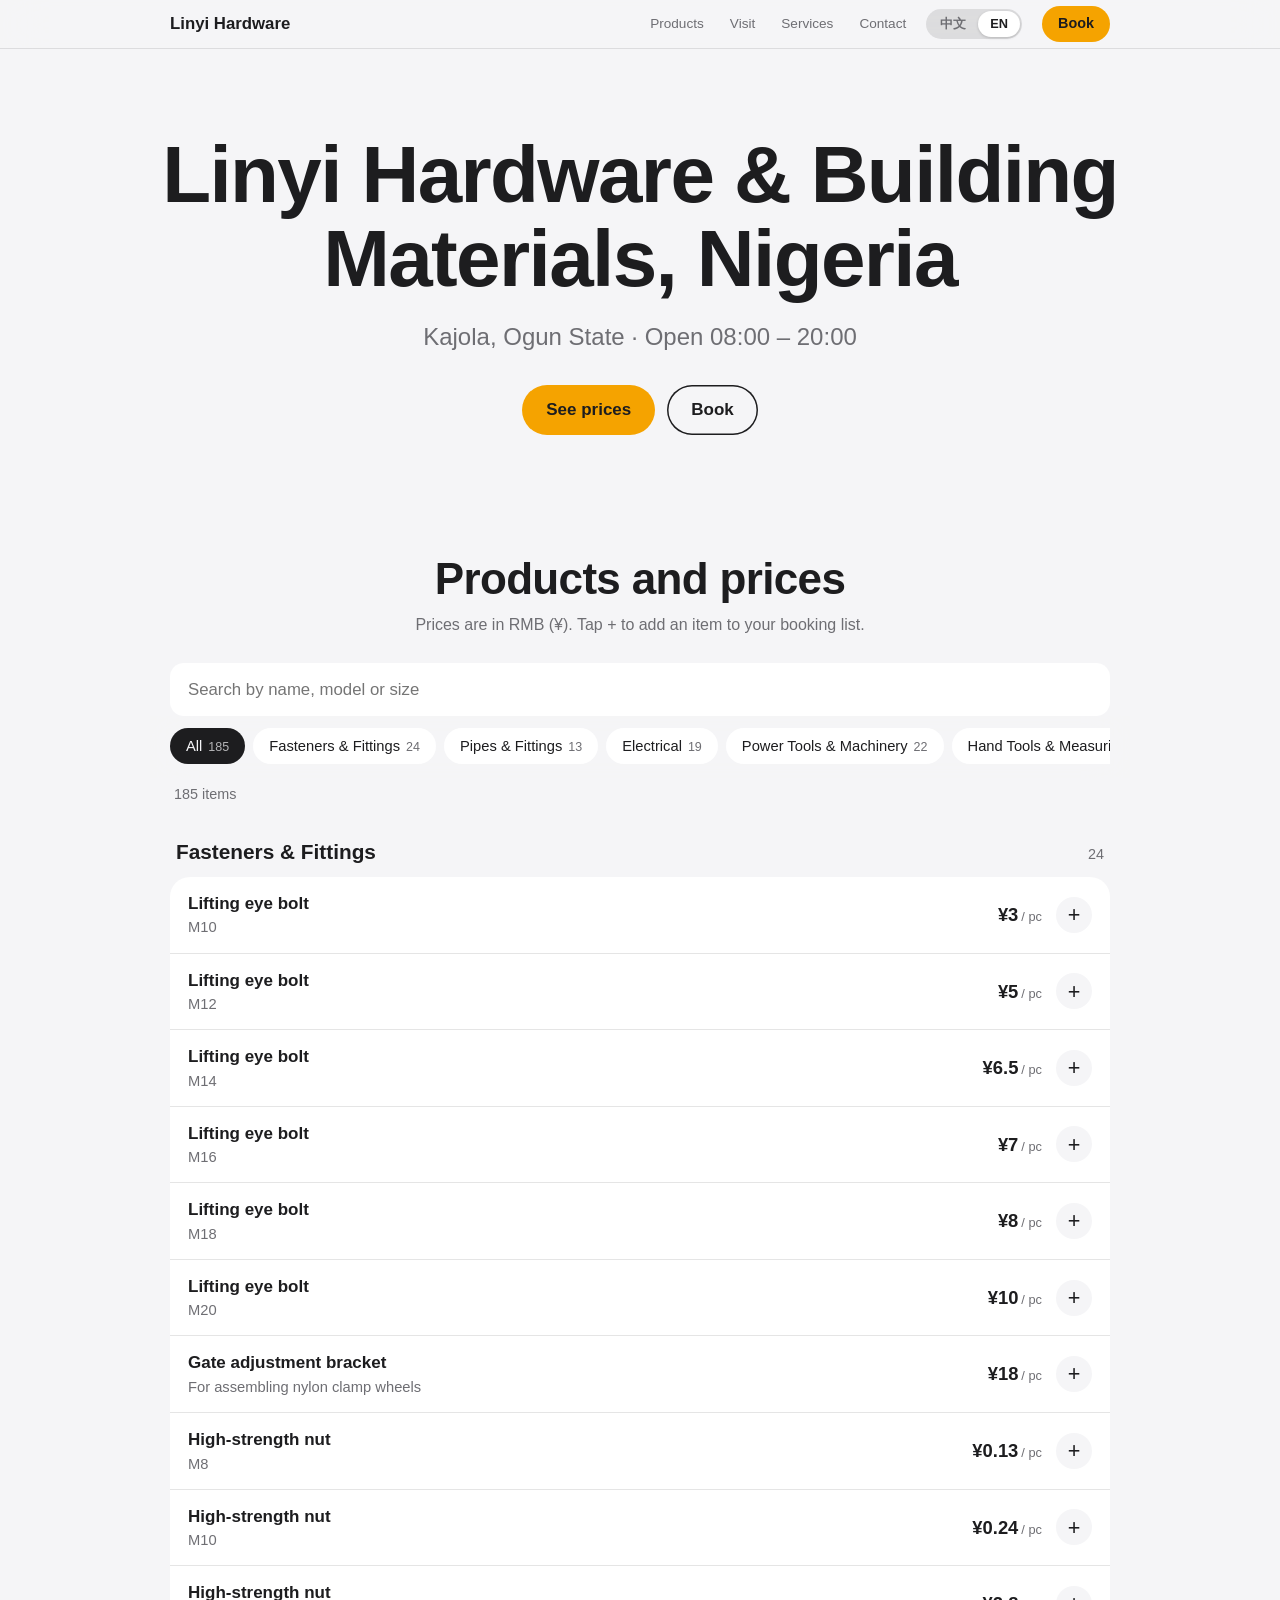
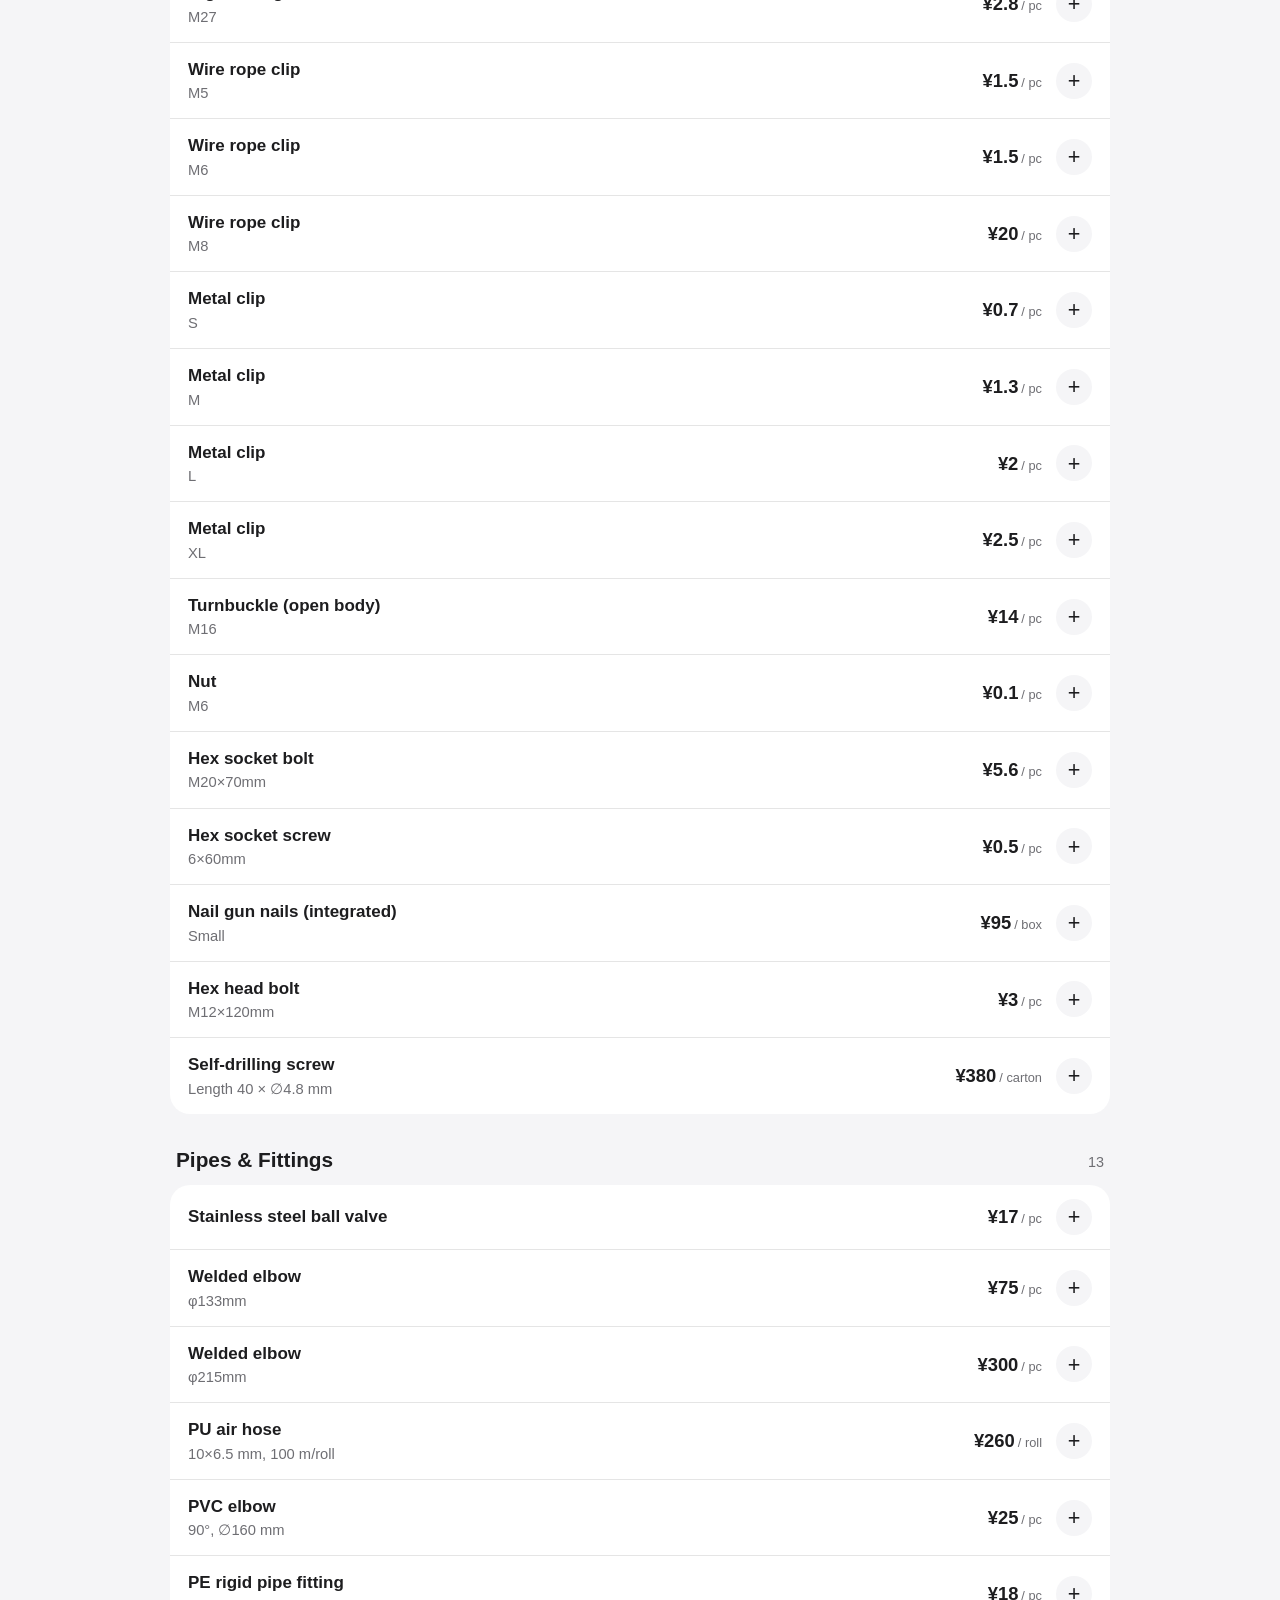
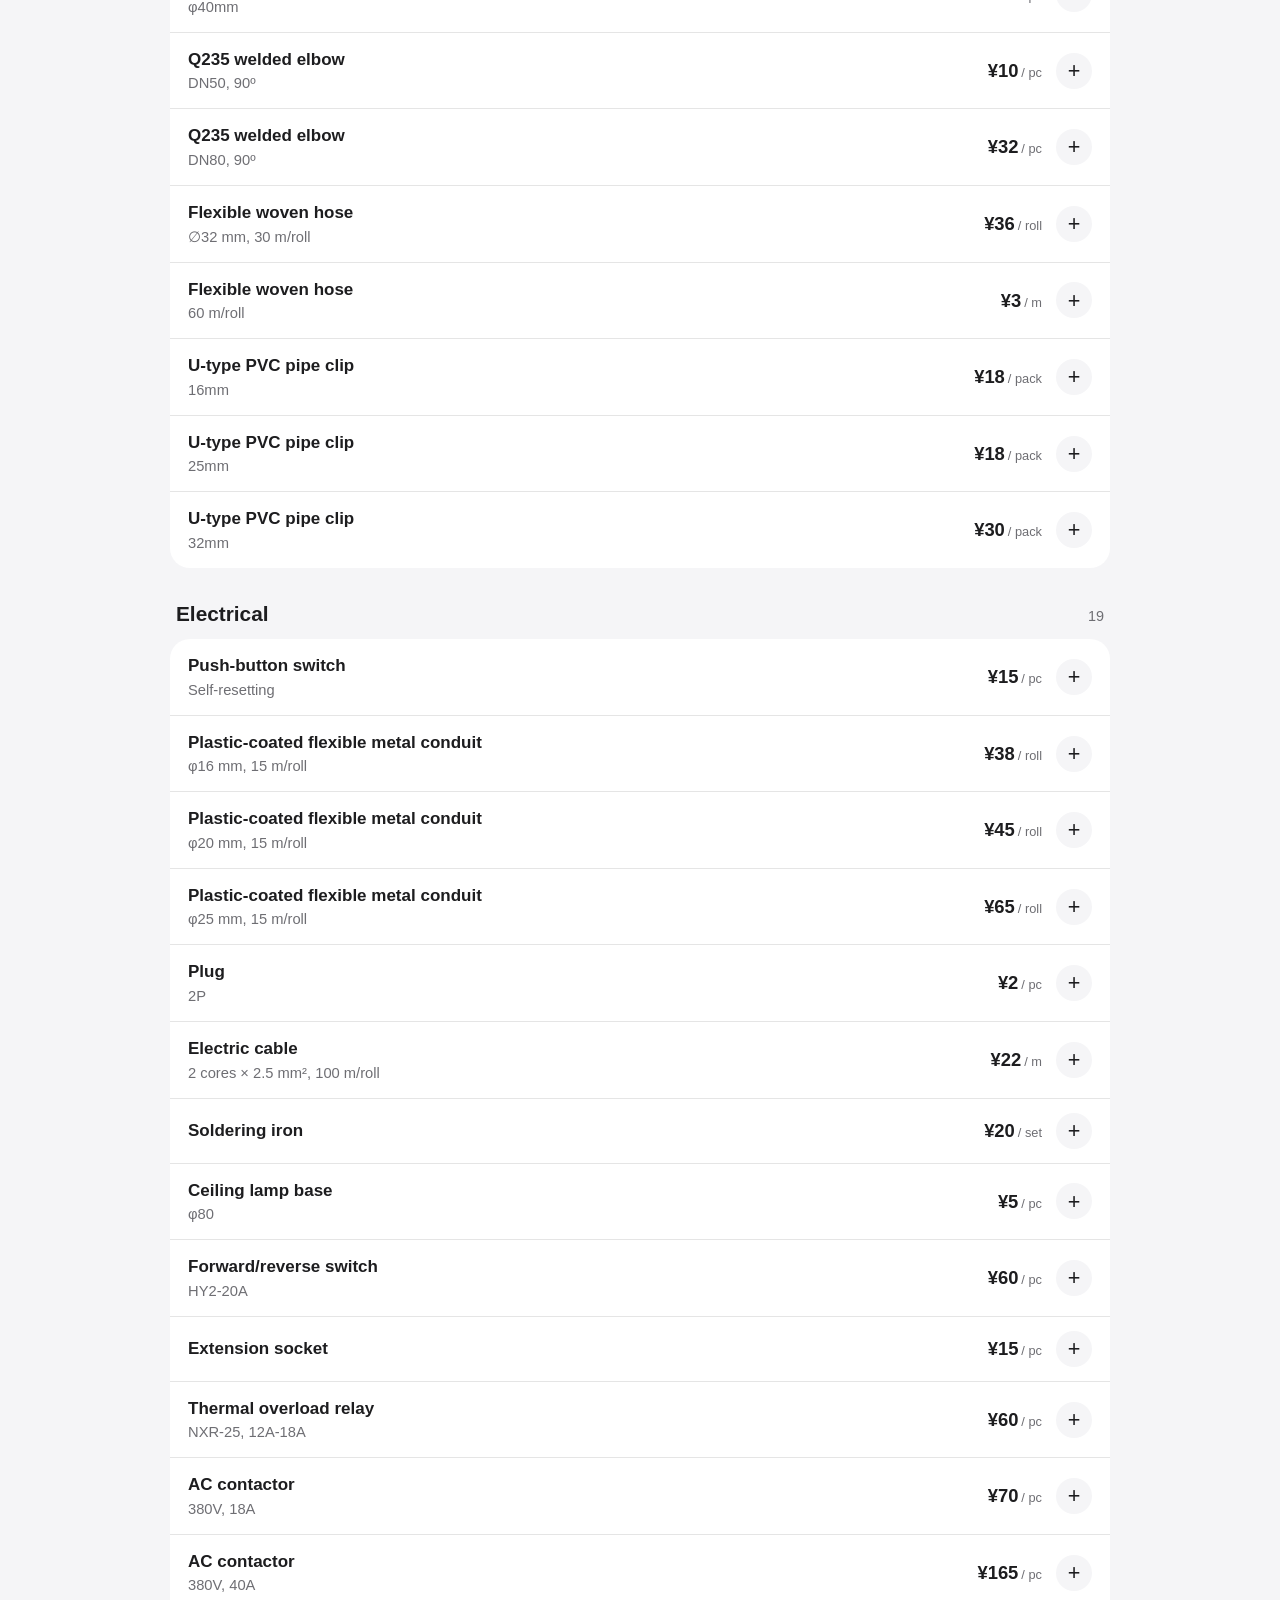
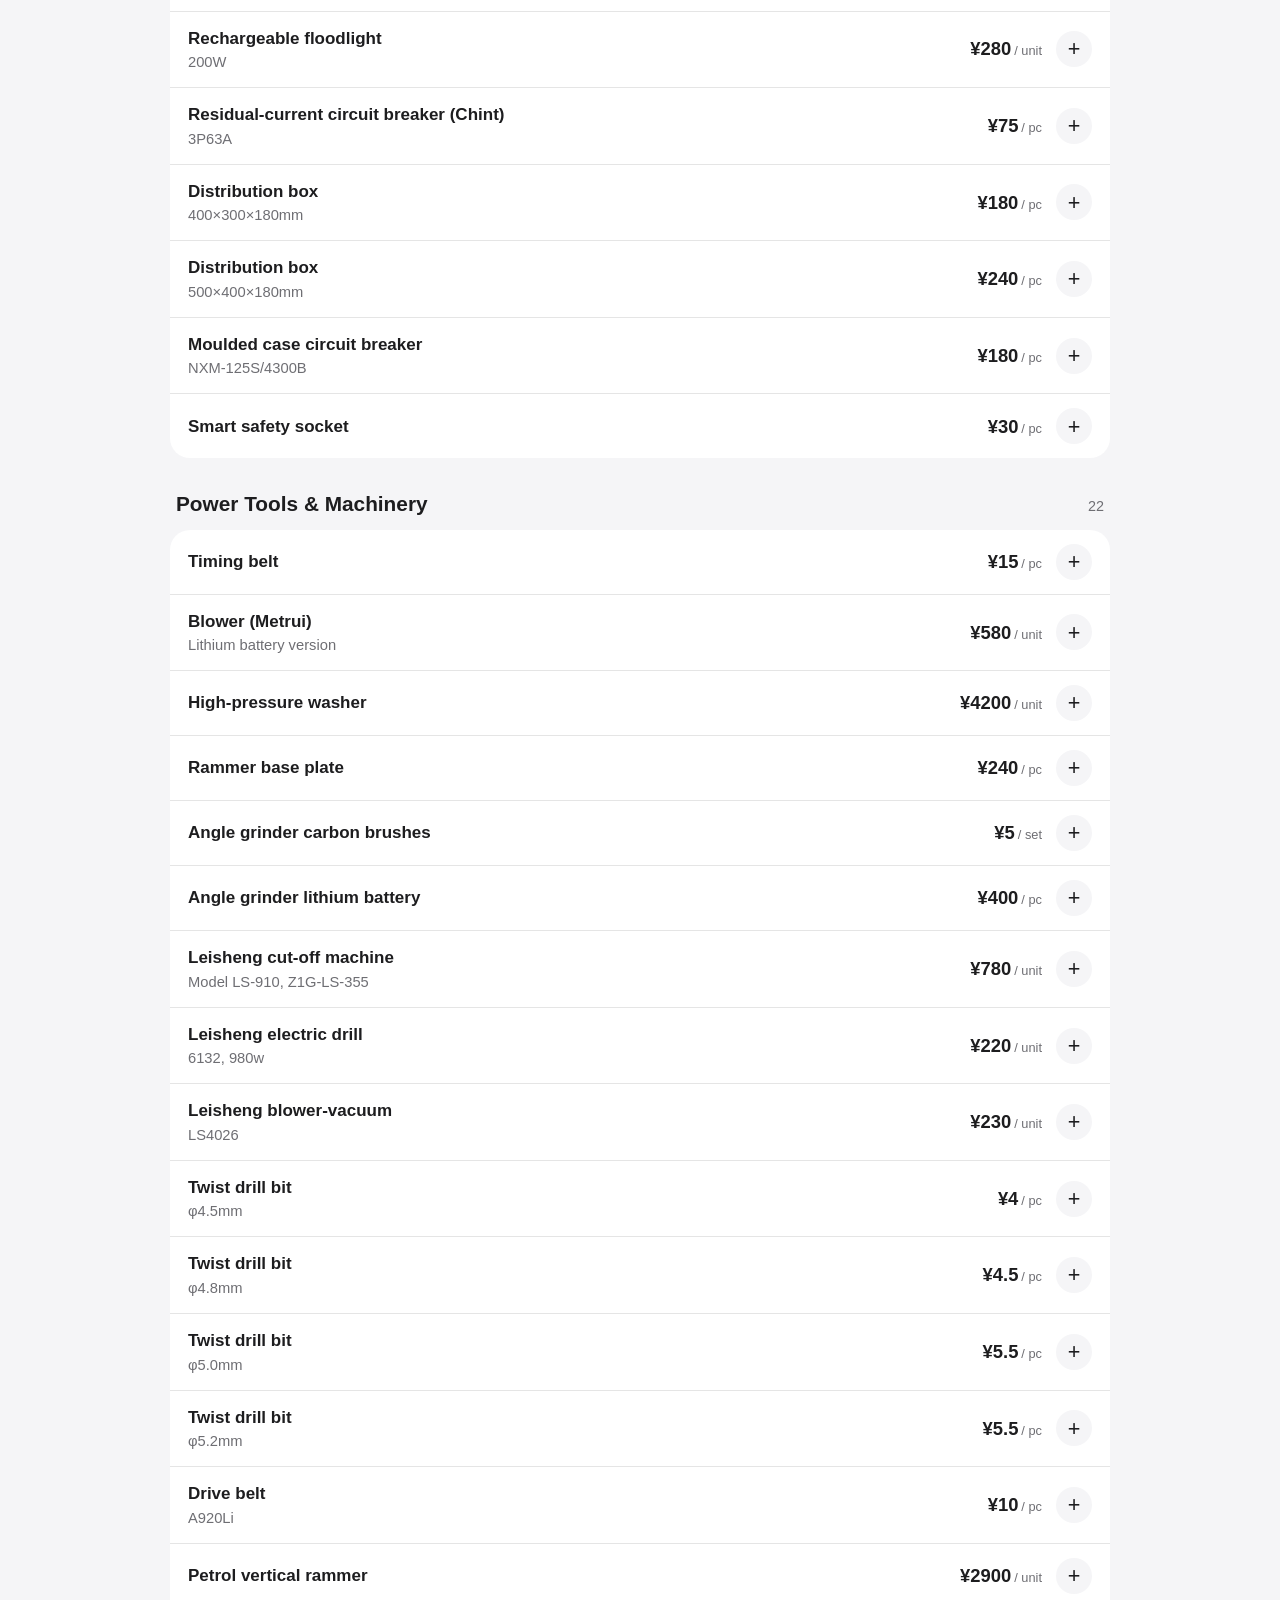
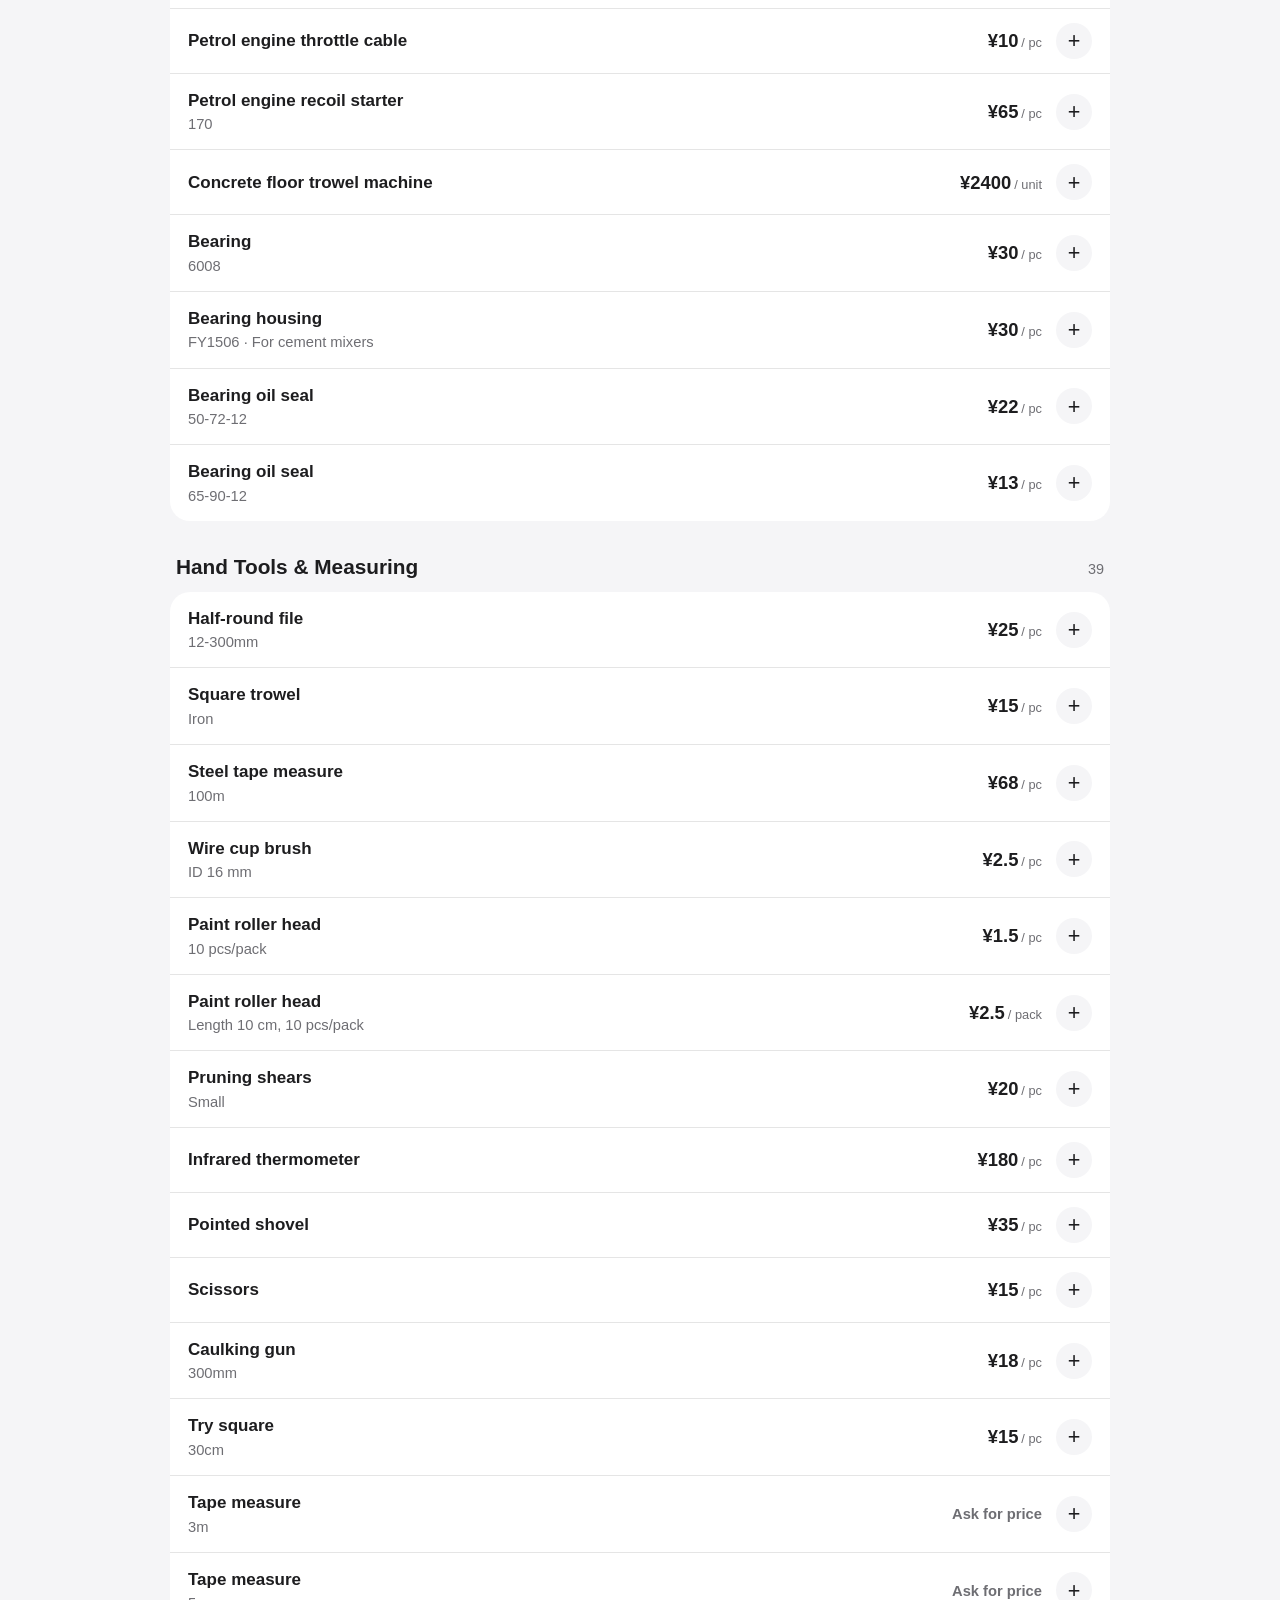
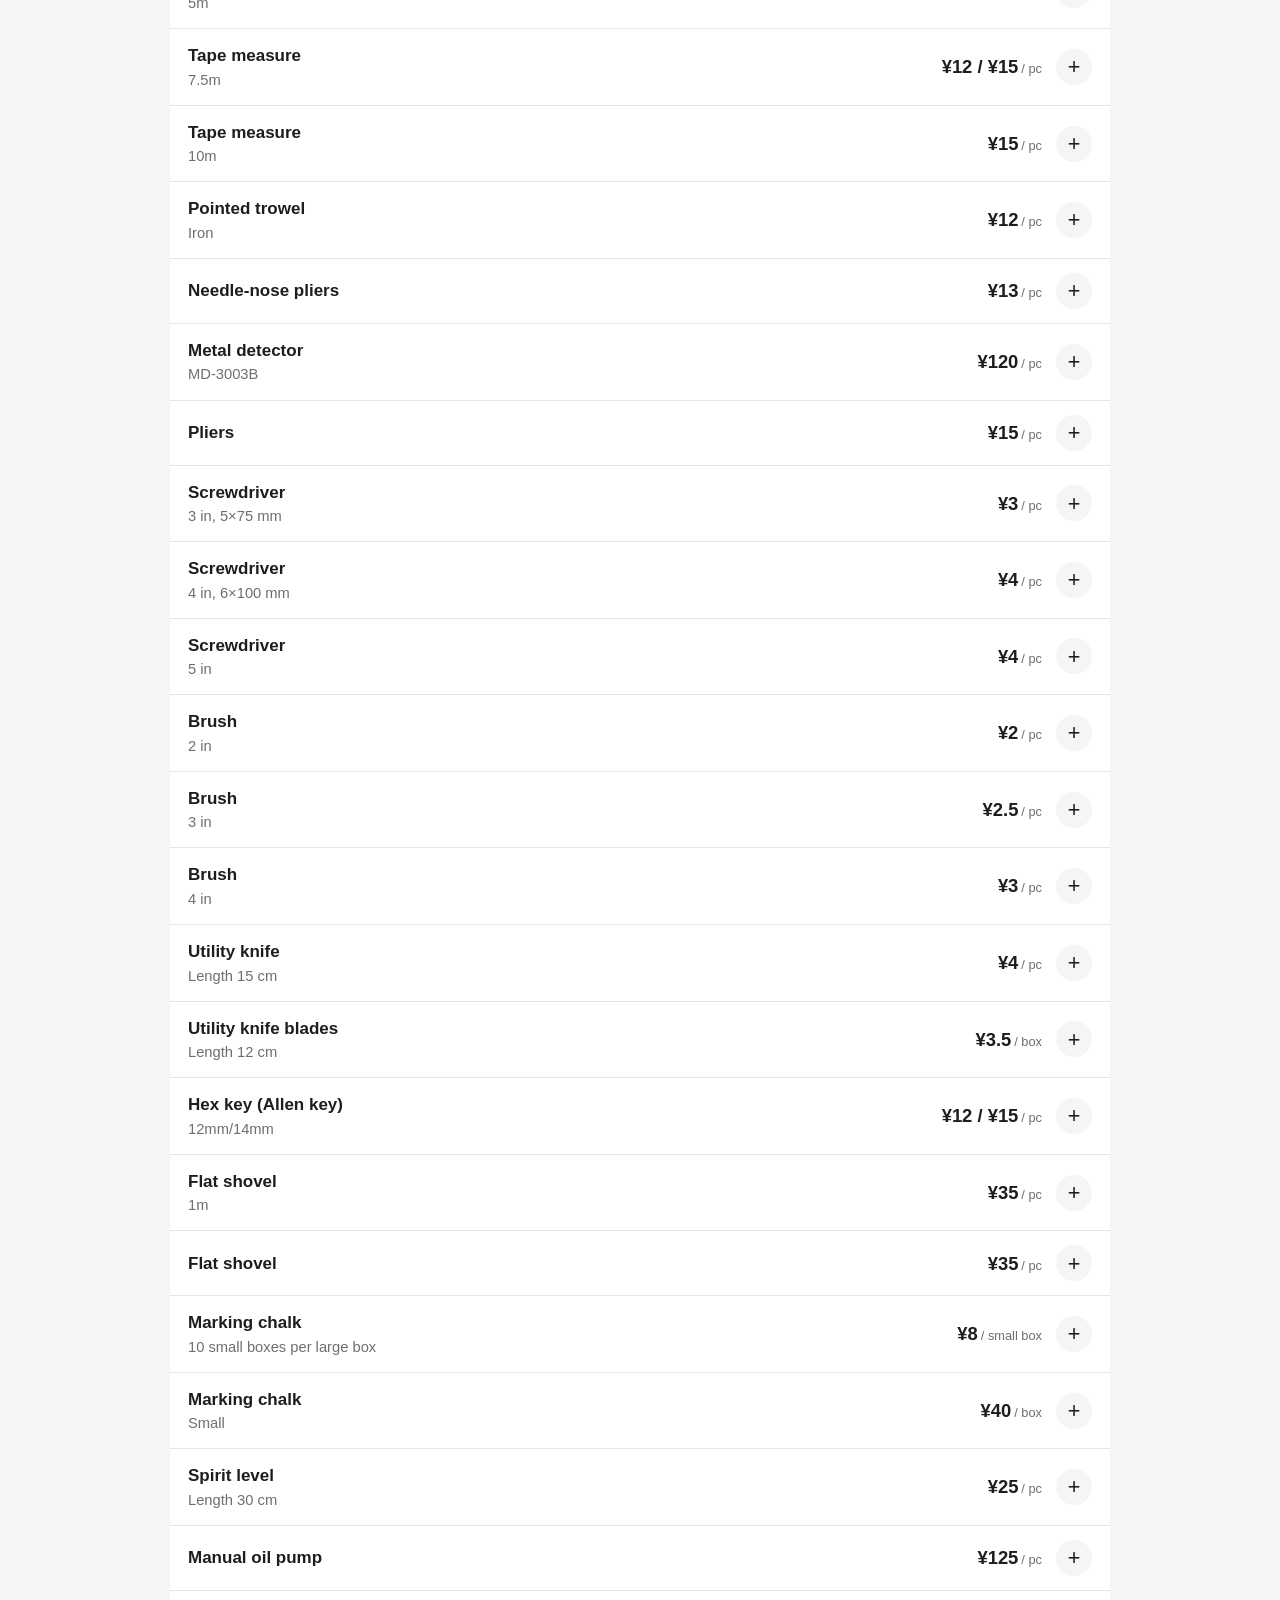
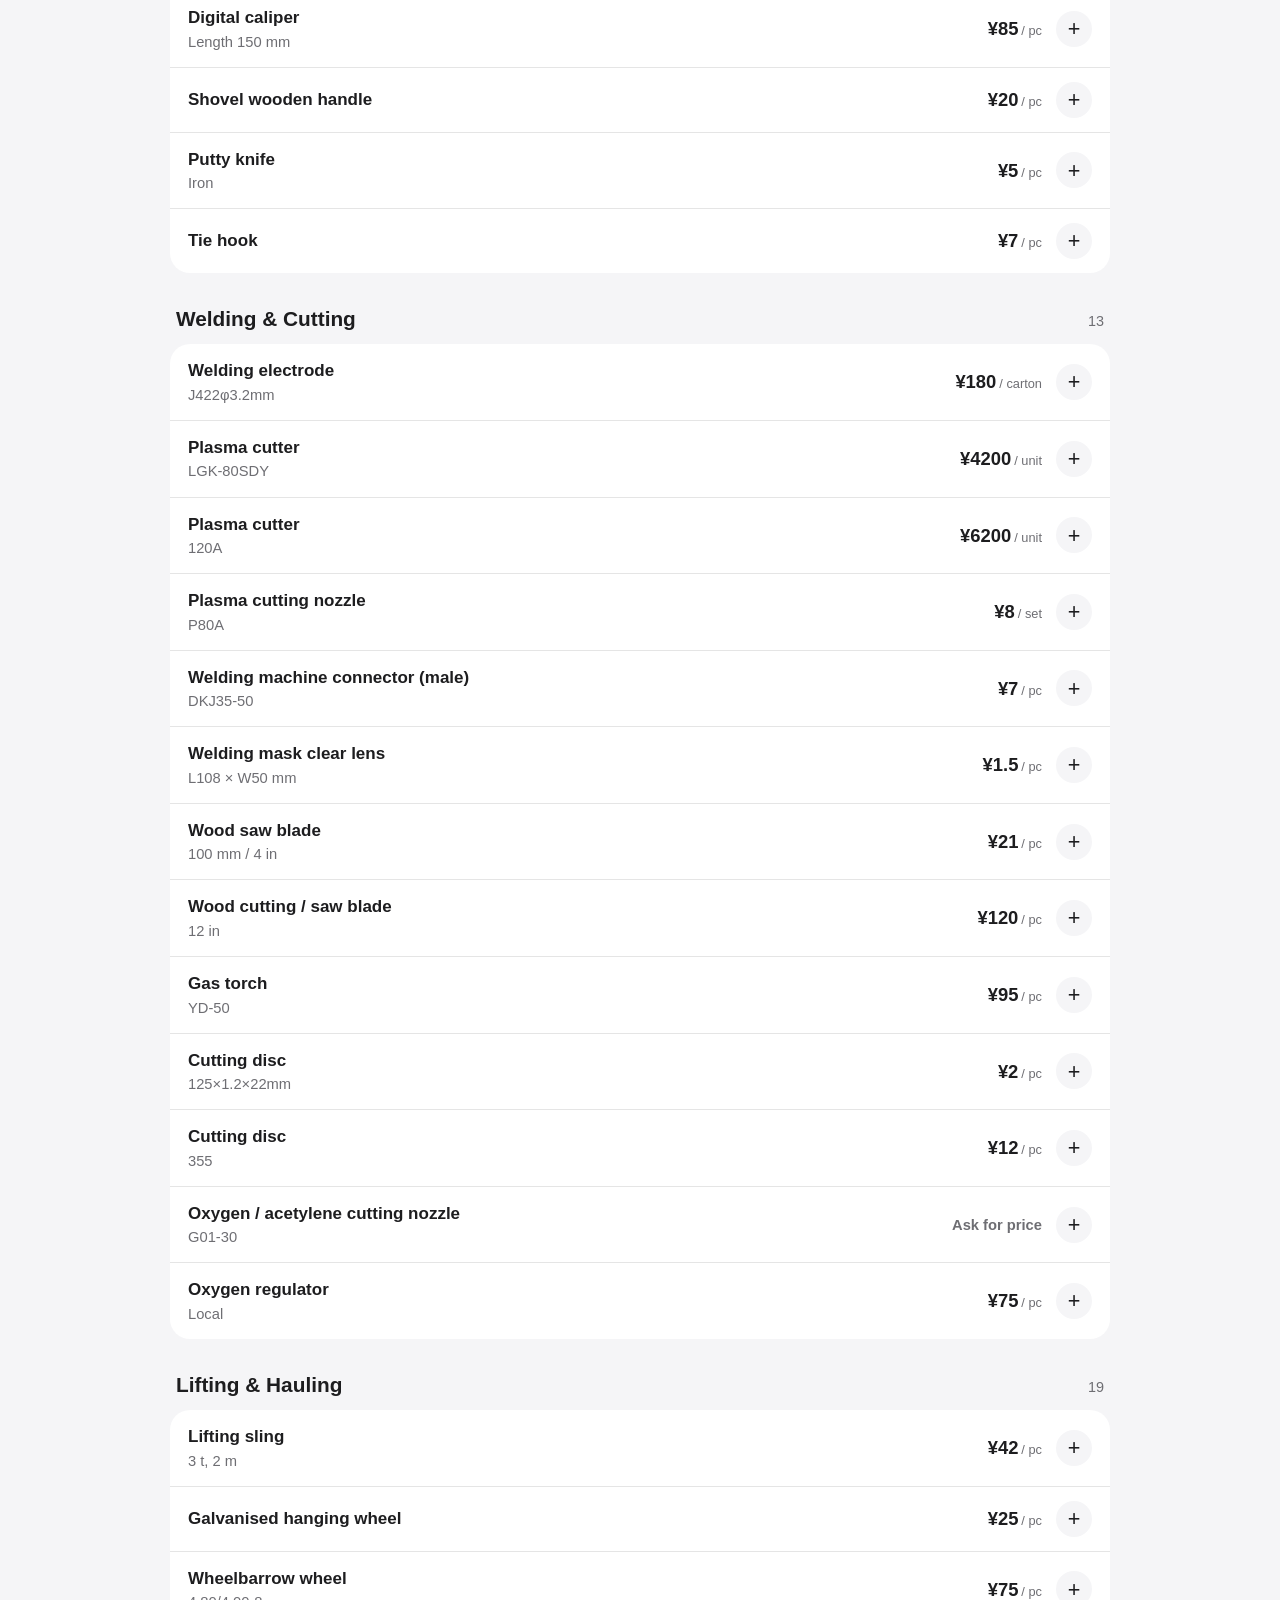
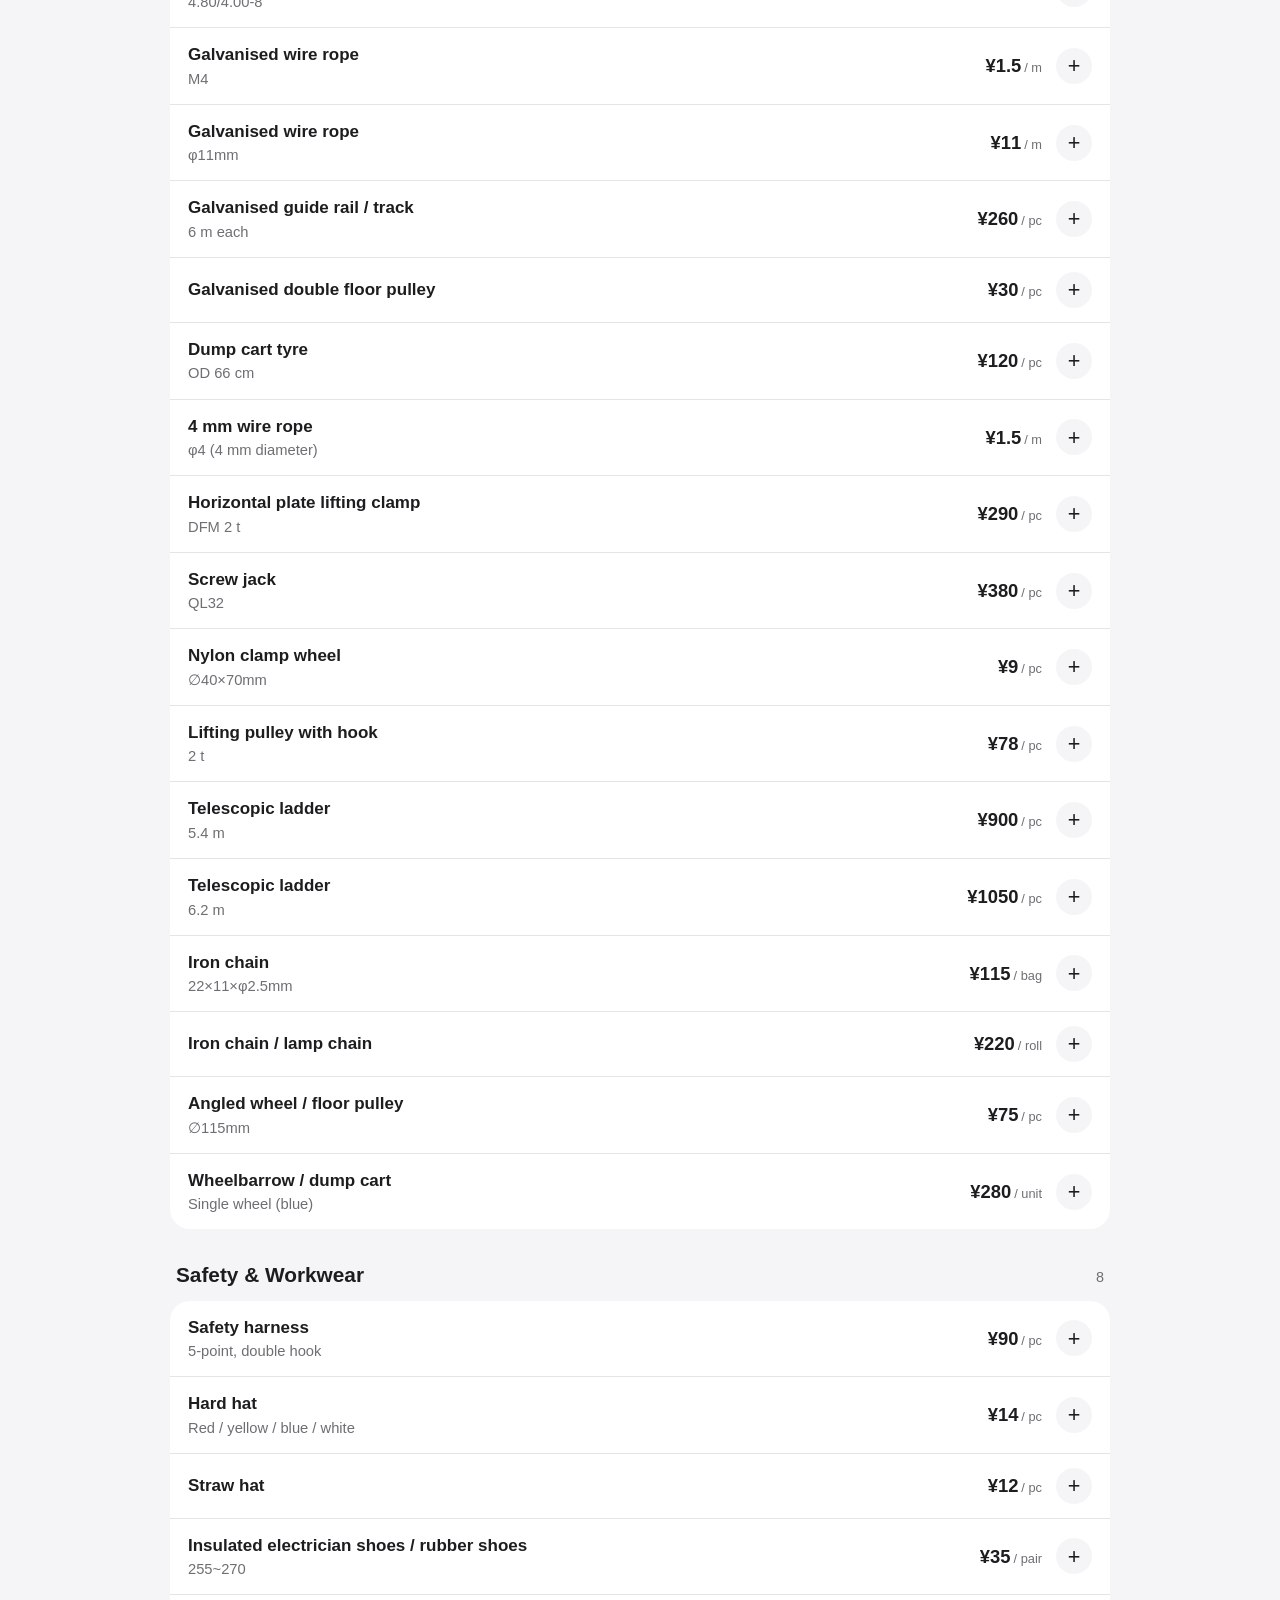
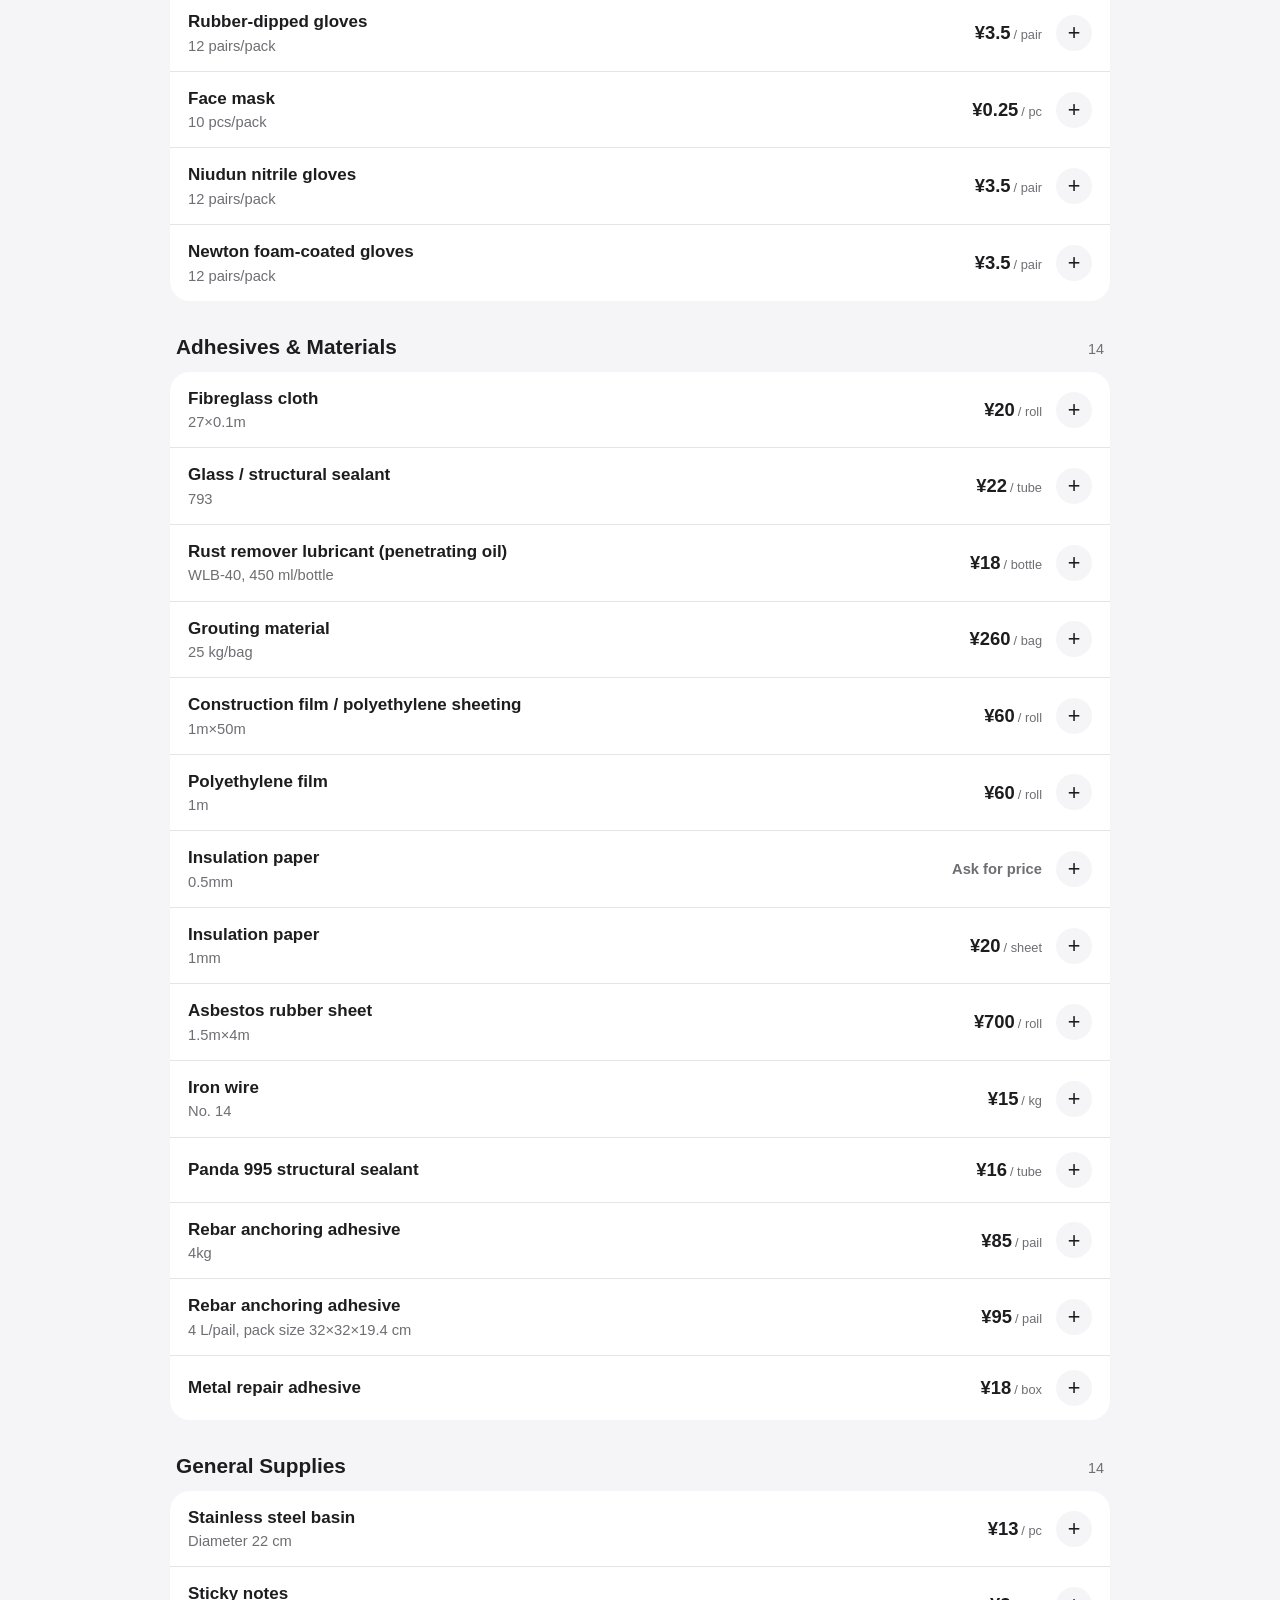
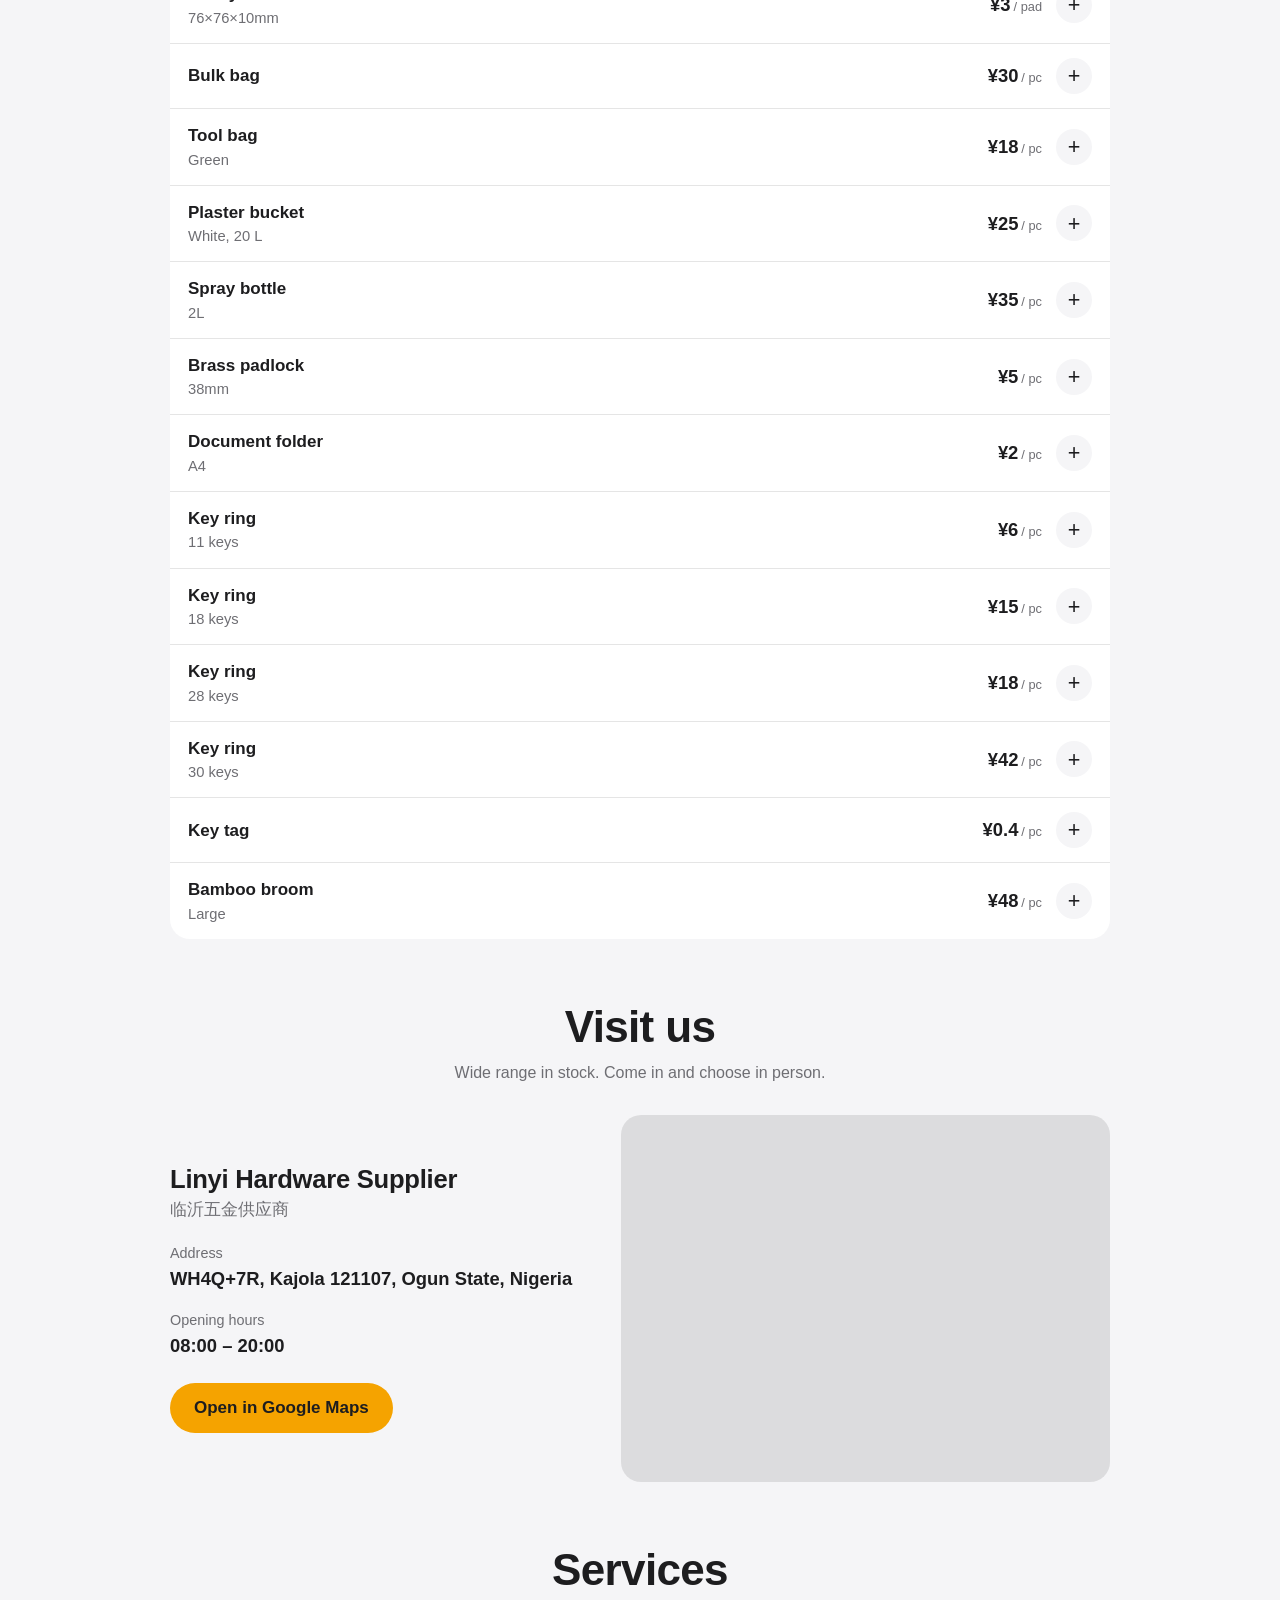
==== commit 6b8415f3: "Redesign site: Apple-style layout, address and map, opening hours, multi-line booking" ====
--- a/index.html
+++ b/index.html
@@ -1,216 +1,65 @@
-<!doctype html><html lang="zh-CN"><head><meta charset="utf-8"><meta name="viewport" content="width=device-width,initial-scale=1,viewport-fit=cover"></head><body>
-<title>临沂五金建材 Linyi Hardware</title>
-<link rel="preconnect" href="https://fonts.googleapis.com">
-<link rel="preconnect" href="https://fonts.gstatic.com" crossorigin>
-<link rel="stylesheet" href="https://fonts.googleapis.com/css2?family=Barlow+Condensed:wght@600;700&family=Barlow:wght@400;500;600&display=swap">
-<style>
-/* Layout: sticky graphite bar, hazard-stripe hero, a dense bilingual price list with photo stacks, then booking and contact. */
-:root{
-  --bg:#EBEEEE;
-  --surface:#F8F9F9;
-  --ink:#1B2227;
-  --muted:#546068;
-  --line:#CBD2D5;
-  --accent:#F0B400;
-  --accent-ink:#1B2227;
-  --bar:#1B2227;
-  --bar-ink:#F2F4F4;
-  --stripe:#1B2227;
-  --focus:#1B6FD9;
-  --bad:#B3341F;
-  --display:"Barlow Condensed","PingFang SC","Hiragino Sans GB","Microsoft YaHei","Noto Sans CJK SC",sans-serif;
-  --text:"Barlow","PingFang SC","Hiragino Sans GB","Microsoft YaHei","Noto Sans CJK SC",system-ui,sans-serif;
-}
-@media (prefers-color-scheme:dark){
-  :root:not([data-theme="light"]){
-    --bg:#12171A;--surface:#1B2227;--ink:#E7ECEE;--muted:#9AA6AD;--line:#2E383E;
-    --accent:#F0B400;--accent-ink:#1B2227;--bar:#0B0F11;--bar-ink:#E7ECEE;--stripe:#0B0F11;--focus:#6AA9FF;--bad:#EF8A78;
-    color-scheme:dark;
-  }
-}
-:root[data-theme="dark"]{
-  --bg:#12171A;--surface:#1B2227;--ink:#E7ECEE;--muted:#9AA6AD;--line:#2E383E;
-  --accent:#F0B400;--accent-ink:#1B2227;--bar:#0B0F11;--bar-ink:#E7ECEE;--stripe:#0B0F11;--focus:#6AA9FF;--bad:#EF8A78;
-  color-scheme:dark;
-}
-*{box-sizing:border-box}
-[hidden]{display:none!important}
-html{scroll-behavior:smooth}
-@media (prefers-reduced-motion:reduce){html{scroll-behavior:auto}}
-body{margin:0;background:var(--bg);color:var(--ink);font-family:var(--text);font-size:16px;line-height:1.55}
-.w{max-width:1080px;margin:0 auto;padding-inline:16px}
-a{color:inherit}
-button,input,select,textarea{font:inherit;color:inherit}
-:focus-visible{outline:3px solid var(--focus);outline-offset:2px}
-h1,h2,h3{font-family:var(--display);font-weight:700;text-wrap:balance;margin:0;line-height:1.1}
-h2{font-size:clamp(1.7rem,4.5vw,2.2rem)}
-section{scroll-margin-top:112px}
-
-/* top bar */
-.top{position:sticky;top:env(safe-area-inset-top,0px);z-index:10;background:var(--bar);color:var(--bar-ink)}
-.bar{max-width:1080px;margin:0 auto;padding:8px 16px;display:grid;grid-template-columns:minmax(0,1fr) auto;grid-template-areas:"brand lang" "nav nav";gap:2px 12px;align-items:center}
-.brand{grid-area:brand;font-family:var(--display);font-weight:700;font-size:1.3rem;letter-spacing:.01em;white-space:nowrap;overflow:hidden;text-overflow:ellipsis}
-nav{grid-area:nav;display:flex;gap:2px;overflow-x:auto;margin-inline:-8px}
-nav a{padding:6px 10px;border-radius:4px;text-decoration:none;font-size:.95rem;white-space:nowrap}
-nav a:hover{background:rgba(255,255,255,.12)}
-.lang{grid-area:lang;display:flex;border:1.5px solid var(--bar-ink);border-radius:6px;overflow:hidden}
-.lang button{border:0;background:transparent;color:var(--bar-ink);padding:5px 12px;cursor:pointer;font-weight:600;font-size:.9rem;min-width:3.2rem}
-.lang button[aria-pressed="true"]{background:var(--accent);color:var(--accent-ink)}
-@media (min-width:720px){
-  .bar{grid-template-columns:auto minmax(0,1fr) auto;grid-template-areas:"brand nav lang";gap:16px;padding-block:10px}
-  nav{margin-inline:0}
-}
-
-/* hero */
-.stripe{height:12px;background:repeating-linear-gradient(-45deg,var(--accent) 0 14px,var(--stripe) 14px 28px)}
-.hero{padding-block:28px 12px}
-.hero h1{font-size:clamp(2.1rem,7vw,3.8rem);max-width:16em}
-.btn{border:0;border-radius:6px;padding:10px 16px;background:var(--accent);color:var(--accent-ink);font-weight:600;cursor:pointer;text-decoration:none;display:inline-block;text-align:center}
-.btn.ghost{background:transparent;color:var(--ink);border:1.5px solid var(--ink)}
-.btn.sm{padding:6px 12px;font-size:.9rem}
-.btn:disabled{opacity:.6;cursor:default}
-.cta{display:flex;flex-wrap:wrap;gap:10px;margin-top:20px}
-.pn{display:flex;flex-wrap:wrap;align-items:center;gap:10px;background:var(--surface);border:1.5px solid var(--line);border-radius:8px;padding:8px 8px 8px 14px}
-.pn .k{color:var(--muted);font-size:.9rem}
-.pn .k,.pn .btn{white-space:nowrap}
-.pn .num{font-family:var(--display);font-weight:700;font-size:1.5rem;letter-spacing:.02em;text-decoration:none;font-variant-numeric:tabular-nums}
-
-/* products */
-.sec{padding-block:36px 8px}
-.sec h2{margin-bottom:6px}
-.note{color:var(--muted);margin:0 0 16px;font-size:.95rem}
-.tools{display:grid;gap:12px;margin-bottom:12px}
-input[type="search"],input[type="text"],input[type="tel"],input[type="date"],select,textarea{width:100%;background:var(--surface);border:1.5px solid var(--line);border-radius:6px;padding:10px 12px}
-.chips{display:flex;flex-wrap:wrap;gap:8px}
-.chip{background:var(--surface);border:1.5px solid var(--line);border-radius:99px;padding:5px 12px;cursor:pointer;font-size:.92rem}
-.chip .n{color:var(--muted);font-variant-numeric:tabular-nums;margin-inline-start:4px}
-.chip[aria-pressed="true"]{background:var(--ink);border-color:var(--ink);color:var(--bg)}
-.chip[aria-pressed="true"] .n{color:var(--bg);opacity:.75}
-.count{color:var(--muted);font-size:.92rem;margin:4px 0 8px;font-variant-numeric:tabular-nums}
-.grp{margin-top:20px}
-.grp h3{font-size:1.35rem;padding:6px 12px;background:var(--accent);color:var(--accent-ink);border-radius:4px 4px 0 0;display:flex;justify-content:space-between;gap:12px}
-.grp h3 span{font-family:var(--text);font-size:.9rem;font-weight:600;align-self:center}
-.list{background:var(--surface);border:1.5px solid var(--line);border-top:0;border-radius:0 0 4px 4px}
-.hd,.row{display:grid;grid-template-columns:minmax(0,1.4fr) minmax(0,1.6fr) 8.5rem;gap:2px 16px;padding:9px 12px;align-items:baseline}
-.hasmd .hd,.hasmd .row{grid-template-columns:72px minmax(0,1.4fr) minmax(0,1.6fr) 8.5rem;align-items:center}
-.hd{color:var(--muted);font-size:.85rem;border-bottom:1.5px solid var(--line)}
-.row+.row{border-top:1px solid var(--line)}
-.row .nm{font-weight:600;overflow-wrap:anywhere}
-.row .sp{color:var(--muted);overflow-wrap:anywhere}
-.row .pr,.hd .pr{text-align:end}
-.price{font-family:var(--display);font-weight:700;font-size:1.4rem;font-variant-numeric:tabular-nums;white-space:nowrap}
-.price small{font-family:var(--text);font-weight:400;font-size:.82rem;color:var(--muted);margin-inline-start:3px}
-.price.ask{font-family:var(--text);font-size:.95rem;font-weight:600;color:var(--muted)}
-@media (max-width:639px){
-  .hd{display:none}
-  .row{grid-template-columns:minmax(0,1fr) auto;grid-template-areas:"nm pr" "sp sp"}
-  .hasmd .row{grid-template-columns:72px minmax(0,1fr) auto;grid-template-areas:"md nm pr" "md sp sp";align-items:center}
-  .row .md{grid-area:md}
-  .row .nm{grid-area:nm}.row .pr{grid-area:pr}.row .sp{grid-area:sp}
-  .row .sp:empty{display:none}
-}
-.empty{padding:22px;border:1.5px dashed var(--line);border-radius:6px;color:var(--muted);display:grid;gap:12px;justify-items:start}
-
-/* photo stack: the front photo with the next ones peeking out behind it */
-.md{position:relative;min-height:44px;display:flex;align-items:center}
-.stack{position:relative;display:block;width:66px;height:56px;padding:0;border:0;background:none;cursor:zoom-in}
-.stack img{position:absolute;left:0;top:0;width:56px;height:56px;max-width:none;object-fit:cover;border-radius:8px;border:1.5px solid var(--surface);background:var(--line);box-shadow:0 1px 3px rgba(0,0,0,.3)}
-.stack img:nth-of-type(1){z-index:3}
-.stack img:nth-of-type(2){z-index:2;transform:translateX(7px) scale(.9)}
-.stack img:nth-of-type(3){z-index:1;transform:translateX(13px) scale(.8)}
-.stack .cnt{position:absolute;z-index:4;left:5px;bottom:5px;background:rgba(0,0,0,.68);color:#fff;font-size:.72rem;line-height:1;padding:3px 6px;border-radius:99px;font-variant-numeric:tabular-nums}
-.addp{cursor:pointer}
-.addp.big{width:100%;border:1.5px dashed var(--muted);background:transparent;border-radius:8px;padding:8px 4px;font-size:.8rem;color:var(--muted)}
-.addp.small{position:absolute;right:-2px;top:-4px;z-index:5;width:26px;height:26px;border-radius:50%;border:0;padding:0;background:var(--accent);color:var(--accent-ink);font-weight:700;font-size:1.1rem;line-height:1}
-.editbar{display:flex;flex-wrap:wrap;gap:10px;align-items:center;padding:10px 12px;margin-bottom:12px;border:1.5px dashed var(--accent);border-radius:8px;background:var(--surface)}
-.hint{color:var(--muted);font-size:.9rem;margin:0}
-.editmsg{min-height:1.4em;margin:0 0 8px;font-size:.92rem}
-
-/* photo viewer */
-#lb{position:fixed;inset:0;z-index:50;background:rgba(0,0,0,.92);color:#fff;display:flex;flex-direction:column;align-items:center;justify-content:center;gap:12px;padding:calc(env(safe-area-inset-top,0px) + 12px) 16px calc(env(safe-area-inset-bottom,0px) + 12px)}
-#lb img{max-width:100%;max-height:66vh;object-fit:contain;border-radius:6px}
-#lbx{position:absolute;right:calc(12px);top:calc(env(safe-area-inset-top,0px) + 8px);width:44px;height:44px;border-radius:50%;border:1.5px solid #fff;background:transparent;color:#fff;font-size:1.5rem;line-height:1;cursor:pointer}
-.lbrow{display:flex;align-items:center;gap:14px;max-width:100%}
-.lbrow button{width:44px;height:44px;border-radius:50%;border:1.5px solid #fff;background:transparent;color:#fff;font-size:1.5rem;line-height:1;cursor:pointer;flex:none}
-#lbc{text-align:center;min-width:0;overflow-wrap:anywhere;font-variant-numeric:tabular-nums}
-#lbe{display:flex;gap:10px;flex-wrap:wrap;justify-content:center}
-#lbe .btn.ghost{color:#fff;border-color:#fff}
-
-/* services */
-.svc{display:grid;grid-template-columns:repeat(auto-fit,minmax(220px,1fr));gap:16px 28px;margin-top:12px}
-.svc div{border-top:3px solid var(--ink);padding-top:10px}
-.svc h3{font-size:1.3rem;margin-bottom:4px}
-.svc p{margin:0;color:var(--muted)}
-
-/* booking */
-.bk{display:grid;gap:14px;max-width:640px;background:var(--surface);border:1.5px solid var(--line);border-radius:8px;padding:18px}
-.bk label{display:grid;gap:4px;font-weight:600;font-size:.95rem}
-.two{display:grid;grid-template-columns:repeat(auto-fit,minmax(200px,1fr));gap:14px}
-.err{color:var(--bad);margin:0;min-height:1.4em;font-size:.95rem}
-#res{display:none;gap:10px}
-#res textarea{min-height:170px}
-.acts{display:flex;flex-wrap:wrap;gap:10px;align-items:center}
-
-/* contact */
-footer{margin-top:48px;background:var(--bar);color:var(--bar-ink);padding-block:28px 32px}
-footer h2{margin-bottom:14px}
-.ct{display:grid;gap:10px}
-.ct .pn{background:transparent;border-color:rgba(255,255,255,.28)}
-.ct .pn .k{color:rgba(255,255,255,.7)}
-.ct .btn.ghost{color:var(--bar-ink);border-color:var(--bar-ink)}
-.fine{margin:18px 0 0;font-size:.85rem;color:rgba(255,255,255,.7)}
-.sel{user-select:all}
-.ctw{display:grid;gap:24px;grid-template-columns:minmax(0,1fr);align-items:start}
-@media (min-width:720px){.ctw{grid-template-columns:minmax(0,1fr) auto;gap:40px}}
-.qr{background:#fff;padding:10px;border-radius:8px;width:176px}
-.qr svg{display:block;width:100%;height:auto}
-.qrcap{margin:10px 0 0;font-size:.9rem;color:rgba(255,255,255,.85);max-width:176px}
-.qrcol .btn.ghost{color:var(--bar-ink);border-color:var(--bar-ink);margin-top:10px}
-</style>
-
-<header class="top">
-  <div class="bar">
-    <div class="brand" data-i="brand"></div>
-    <nav aria-label="Sections">
+<!doctype html>
+<html lang="zh-CN">
+<head>
+<meta charset="utf-8">
+<meta name="viewport" content="width=device-width,initial-scale=1,viewport-fit=cover">
+<title>临沂五金建材 | Kajola, Ogun State</title>
+<meta name="description" content="临沂五金建材 Linyi Hardware: hardware and building materials in Kajola, Ogun State, Nigeria. 商品价格、到店地址和预约。">
+<meta name="theme-color" content="#f5f5f7" media="(prefers-color-scheme: light)">
+<meta name="theme-color" content="#000000" media="(prefers-color-scheme: dark)">
+<link rel="stylesheet" href="style.css">
+</head>
+<body>
+<header class="nav">
+  <div class="nav-in">
+    <a class="brand" href="#top" data-i="brand"></a>
+    <nav class="links" aria-label="Sections">
       <a href="#products" data-i="nav_products"></a>
+      <a href="#visit" data-i="nav_visit"></a>
       <a href="#services" data-i="nav_services"></a>
-      <a href="#book" data-i="nav_book"></a>
       <a href="#contact" data-i="nav_contact"></a>
     </nav>
     <div class="lang" role="group" aria-label="Language / 语言">
       <button type="button" id="l-zh" aria-pressed="true">中文</button>
       <button type="button" id="l-en" aria-pressed="false">EN</button>
     </div>
+    <a class="pill sm" href="#book" data-i="nav_book"></a>
   </div>
 </header>
 
-<main>
-  <div class="stripe" aria-hidden="true"></div>
-  <section class="hero w">
+<main id="top">
+  <section class="hero">
     <h1 data-i="h1"></h1>
+    <p class="sub" id="hsub"></p>
     <div class="cta">
-      <a class="btn" href="#products" data-i="cta_products"></a>
-      <a class="btn ghost" href="#book" data-i="cta_book"></a>
+      <a class="pill" href="#products" data-i="cta_products"></a>
+      <a class="pill ghost" href="#book" data-i="cta_book"></a>
     </div>
   </section>
 
   <section id="products" class="sec w">
     <h2 data-i="h_products"></h2>
-    <p class="note" data-i="price_note"></p>
-    <div class="editbar" id="editbar" hidden>
-      <button type="button" class="btn sm ghost" id="edtog"></button>
-      <button type="button" class="btn sm" id="edsave" data-i="ed_save" hidden></button>
-      <button type="button" class="btn sm ghost" id="eddisc" data-i="ed_disc" hidden></button>
-      <span class="hint" id="edinfo"></span>
-    </div>
-    <p class="hint" id="edhint" data-i="ed_hint" hidden></p>
-    <p class="editmsg" id="edmsg" role="status"></p>
-    <div class="tools">
-      <input id="q" type="search" autocomplete="off" data-ip="search" aria-label="Search">
-      <div class="chips" id="chips"></div>
-    </div>
+    <p class="lead" data-i="price_note"></p>
+    <div class="tools"><input class="search" id="q" type="search" autocomplete="off" data-ip="search"></div>
+    <div class="chipbar"><div class="chips" id="chips"></div></div>
     <p class="count" id="count" aria-live="polite"></p>
     <div id="out"></div>
+  </section>
+
+  <section id="visit" class="sec w">
+    <h2 data-i="h_visit"></h2>
+    <p class="lead" data-i="visit_lead"></p>
+    <div class="visit">
+      <div>
+        <p class="shop"><span id="v-shop"></span><span class="alt" id="v-shop2"></span></p>
+        <dl>
+          <div><dt data-i="addr"></dt><dd id="v-addr"></dd></div>
+          <div><dt data-i="hours"></dt><dd id="v-hours"></dd></div>
+        </dl>
+        <div class="acts"><a class="pill" id="v-link" target="_blank" rel="noopener" data-i="open_map"></a></div>
+      </div>
+      <iframe class="map" id="map" loading="lazy" referrerpolicy="no-referrer-when-downgrade" allowfullscreen></iframe>
+    </div>
   </section>
 
   <section id="services" class="sec w">
@@ -224,8 +73,8 @@
 
   <section id="book" class="sec w">
     <h2 data-i="h_book"></h2>
-    <p class="note" data-i="book_note"></p>
-    <div class="bk">
+    <p class="lead" data-i="book_note"></p>
+    <div class="panel">
       <div class="two">
         <label for="bn"><span data-i="f_name"></span><input id="bn" type="text" autocomplete="name"></label>
         <label for="bc"><span data-i="f_company"></span><input id="bc" type="text" autocomplete="organization"></label>
@@ -239,14 +88,17 @@
           <select id="bs"><option value="0" data-i="o0"></option><option value="1" data-i="o1"></option><option value="2" data-i="o2"></option></select></label>
         <label for="bd"><span data-i="f_date"></span><input id="bd" type="date"></label>
       </div>
+      <div class="fh" data-i="f_items"></div>
+      <div class="lines" id="lines"></div>
+      <button type="button" class="linkbtn" id="addline" data-i="add_line"></button>
       <label for="bt"><span data-i="f_notes"></span><textarea id="bt" rows="3"></textarea></label>
       <p class="err" id="er" role="alert"></p>
-      <div><button type="button" class="btn" id="go" data-i="make"></button></div>
+      <div><button type="button" class="pill" id="go" data-i="make"></button></div>
       <div id="res">
         <label for="rt"><span data-i="res_label"></span><textarea id="rt" readonly></textarea></label>
         <div class="acts">
-          <button type="button" class="btn" id="cp" data-i="copy_msg"></button>
-          <a class="btn ghost" id="sms" href="sms:08163394568" data-i="sms"></a>
+          <button type="button" class="pill" id="copyres" data-i="copy_msg"></button>
+          <a class="pill ghost" id="sms" href="sms:" data-i="sms"></a>
           <span class="hint" id="cs" role="status"></span>
         </div>
         <p class="hint" data-i="send_note"></p>
@@ -260,307 +112,31 @@
     <h2 data-i="h_contact"></h2>
     <div class="ctw">
       <div class="ct">
-        <div class="pn"><span class="k" data-i="phone"></span><a class="num" href="tel:08163394568">0816 339 4568</a><button type="button" class="btn sm ghost" data-copy="08163394568" data-i="copy"></button></div>
-        <div class="pn"><span class="k" data-i="phone"></span><a class="num" href="tel:09065120982">0906 512 0982</a><button type="button" class="btn sm ghost" data-copy="09065120982" data-i="copy"></button></div>
-        <div class="pn"><span class="k" data-i="wechat"></span><span class="num sel">LinYiWuJinJianCai</span><button type="button" class="btn sm ghost" data-copy="LinYiWuJinJianCai" data-i="copy"></button></div>
+        <div class="pn"><span class="k" data-i="phone"></span><a class="num" href="tel:08163394568">0816 339 4568</a><button type="button" class="pill ghost sm" data-copy="08163394568" data-i="copy"></button></div>
+        <div class="pn"><span class="k" data-i="phone"></span><a class="num" href="tel:09065120982">0906 512 0982</a><button type="button" class="pill ghost sm" data-copy="09065120982" data-i="copy"></button></div>
+        <div class="pn"><span class="k" data-i="wechat"></span><span class="num sel">LinYiWuJinJianCai</span><button type="button" class="pill ghost sm" data-copy="LinYiWuJinJianCai" data-i="copy"></button></div>
       </div>
       <div class="qrcol">
         <div class="qr" role="img" aria-label="WeChat QR code"><svg viewBox="0 0 37 37"><path fill="#fff" d="M0 0h37v37h-37z"/><path stroke="#000" d="M2 2.5h7m3 0h1m3 0h3m1 0h1m1 0h1m2 0h1m2 0h7m-33 1h1m5 0h1m2 0h3m3 0h2m1 0h1m1 0h1m1 0h1m3 0h1m5 0h1m-33 1h1m1 0h3m1 0h1m1 0h1m1 0h1m3 0h3m2 0h6m1 0h1m1 0h3m1 0h1m-33 1h1m1 0h3m1 0h1m1 0h2m1 0h2m2 0h1m2 0h2m2 0h1m3 0h1m1 0h3m1 0h1m-33 1h1m1 0h3m1 0h1m1 0h1m3 0h1m1 0h3m3 0h1m1 0h3m1 0h1m1 0h3m1 0h1m-33 1h1m5 0h1m1 0h4m2 0h1m4 0h1m1 0h1m4 0h1m5 0h1m-33 1h7m1 0h1m1 0h1m1 0h1m1 0h1m1 0h1m1 0h1m1 0h1m1 0h1m1 0h1m1 0h7m-25 1h1m1 0h3m3 0h1m2 0h3m1 0h1m-24 1h1m1 0h5m3 0h1m1 0h1m1 0h1m1 0h1m2 0h1m2 0h3m1 0h5m-31 1h6m1 0h4m1 0h2m2 0h4m1 0h1m1 0h1m2 0h2m1 0h3m-32 1h1m1 0h6m3 0h7m2 0h1m4 0h2m1 0h1m1 0h2m-30 1h1m4 0h3m3 0h1m1 0h1m1 0h2m1 0h3m2 0h1m2 0h3m1 0h1m-33 1h1m1 0h1m1 0h1m1 0h1m1 0h1m5 0h3m2 0h2m3 0h1m2 0h3m1 0h1m-28 1h2m1 0h3m1 0h2m2 0h1m2 0h1m2 0h3m1 0h3m1 0h4m-32 1h2m2 0h5m2 0h5m3 0h2m3 0h2m2 0h1m1 0h1m-32 1h1m2 0h1m3 0h4m1 0h2m1 0h1m5 0h2m1 0h3m1 0h3m-31 1h1m1 0h3m1 0h3m1 0h1m3 0h4m4 0h1m1 0h2m1 0h4m1 0h1m-33 1h2m1 0h1m1 0h1m1 0h1m3 0h2m1 0h1m3 0h3m1 0h2m1 0h3m1 0h2m-31 1h1m1 0h3m1 0h1m2 0h2m2 0h3m2 0h1m1 0h3m4 0h2m1 0h2m-32 1h3m4 0h2m4 0h1m1 0h1m3 0h5m1 0h8m-31 1h1m3 0h4m1 0h1m6 0h2m5 0h1m1 0h1m1 0h1m1 0h1m-32 1h2m1 0h3m3 0h3m2 0h4m2 0h4m1 0h2m2 0h2m1 0h1m-33 1h1m1 0h1m3 0h3m2 0h1m1 0h1m3 0h3m1 0h2m2 0h1m1 0h1m1 0h3m-32 1h1m1 0h3m3 0h1m1 0h1m3 0h1m1 0h1m2 0h3m2 0h2m3 0h2m-31 1h1m1 0h5m2 0h1m1 0h1m1 0h1m3 0h1m1 0h1m4 0h5m-21 1h3m1 0h1m3 0h2m1 0h3m1 0h2m3 0h1m1 0h1m1 0h1m-33 1h7m2 0h1m4 0h4m2 0h1m2 0h2m1 0h1m1 0h1m1 0h2m-32 1h1m5 0h1m1 0h4m1 0h2m2 0h3m1 0h4m3 0h5m-33 1h1m1 0h3m1 0h1m1 0h5m1 0h3m4 0h1m2 0h6m1 0h2m-33 1h1m1 0h3m1 0h1m1 0h1m2 0h5m2 0h1m9 0h5m-33 1h1m1 0h3m1 0h1m1 0h2m3 0h5m4 0h2m2 0h2m1 0h2m-31 1h1m5 0h1m3 0h2m3 0h1m2 0h1m2 0h1m1 0h2m1 0h1m1 0h3m-31 1h7m1 0h1m1 0h3m1 0h2m1 0h1m4 0h3m2 0h1m2 0h2"/></svg></div>
         <p class="qrcap" data-i="qr_cap"></p>
-        <a class="btn sm ghost" href="https://u.wechat.com/EEkvch1uTOgFWUeDM-3xQqo?s=3" target="_blank" rel="noopener" data-i="wc_add"></a>
+        <a class="pill ghost sm" href="https://u.wechat.com/EEkvch1uTOgFWUeDM-3xQqo?s=3" target="_blank" rel="noopener" data-i="wc_add"></a>
       </div>
     </div>
     <p class="fine" data-i="foot"></p>
   </div>
 </footer>
 
-<div id="lb" role="dialog" aria-modal="true" aria-label="Photos" hidden>
-  <button type="button" id="lbx" aria-label="Close">×</button>
+<div class="cart" id="cart"><span id="cartn"></span><a class="pill sm" href="#book" data-i="cart_go"></a></div>
+<p class="sr" id="live" role="status" aria-live="polite" style="position:absolute;left:-9999px"></p>
+
+<div id="lb" role="dialog" aria-modal="true" hidden>
+  <button type="button" id="lbx">×</button>
   <img id="lbi" alt="">
-  <div class="lbrow">
-    <button type="button" id="lbp" aria-label="Previous">‹</button>
-    <div id="lbc"></div>
-    <button type="button" id="lbn" aria-label="Next">›</button>
-  </div>
-  <div id="lbe" hidden>
-    <button type="button" class="btn sm ghost" id="lbcover" data-i="lb_cover"></button>
-    <button type="button" class="btn sm ghost" id="lbdel" data-i="lb_del"></button>
-  </div>
+  <div class="lbrow"><button type="button" id="lbp">‹</button><span id="lbc"></span><button type="button" id="lbn">›</button></div>
 </div>
-<input type="file" id="fi" accept="image/*" multiple hidden>
 
-<script type="application/json" id="photos">{}</script>
-<script>
-const ITEMS=[{"c":"fast","n":["吊环","Lifting eye bolt"],"s":["M10","M10"],"u":["个","pc"],"p":3,"k":"吊环|M10|个"},{"c":"fast","n":["吊环","Lifting eye bolt"],"s":["M12","M12"],"u":["个","pc"],"p":5,"k":"吊环|M12|个"},{"c":"fast","n":["吊环","Lifting eye bolt"],"s":["M14","M14"],"u":["个","pc"],"p":6.5,"k":"吊环|M14|个"},{"c":"fast","n":["吊环","Lifting eye bolt"],"s":["M16","M16"],"u":["个","pc"],"p":7,"k":"吊环|M16|个"},{"c":"fast","n":["吊环","Lifting eye bolt"],"s":["M18","M18"],"u":["个","pc"],"p":8,"k":"吊环|M18|个"},{"c":"fast","n":["吊环","Lifting eye bolt"],"s":["M20","M20"],"u":["个","pc"],"p":10,"k":"吊环|M20|个"},{"c":"fast","n":["大门调节支架","Gate adjustment bracket"],"s":["组装尼龙夹轮用","For assembling nylon clamp wheels"],"u":["个","pc"],"p":18,"k":"大门调节支架|组装尼龙夹轮用|个"},{"c":"fast","n":["高强螺母","High-strength nut"],"s":["M8","M8"],"u":["个","pc"],"p":0.13,"k":"高强螺母|M8|个"},{"c":"fast","n":["高强螺母","High-strength nut"],"s":["M10","M10"],"u":["个","pc"],"p":0.24,"k":"高强螺母|M10|个"},{"c":"fast","n":["高强螺母","High-strength nut"],"s":["M27","M27"],"u":["个","pc"],"p":2.8,"k":"高强螺母|M27|个"},{"c":"fast","n":["钢丝绳卡扣","Wire rope clip"],"s":["M5","M5"],"u":["个","pc"],"p":1.5,"k":"钢丝绳卡扣|M5|个"},{"c":"fast","n":["钢丝绳卡扣","Wire rope clip"],"s":["M6","M6"],"u":["个","pc"],"p":1.5,"k":"钢丝绳卡扣|M6|个"},{"c":"fast","n":["钢丝绳卡扣","Wire rope clip"],"s":["M8","M8"],"u":["个","pc"],"p":20,"k":"钢丝绳卡扣|M8|个"},{"c":"fast","n":["金属夹子","Metal clip"],"s":["S","S"],"u":["个","pc"],"p":0.7,"k":"金属夹子|S|个"},{"c":"fast","n":["金属夹子","Metal clip"],"s":["M","M"],"u":["个","pc"],"p":1.3,"k":"金属夹子|M|个"},{"c":"fast","n":["金属夹子","Metal clip"],"s":["L","L"],"u":["个","pc"],"p":2,"k":"金属夹子|L|个"},{"c":"fast","n":["金属夹子","Metal clip"],"s":["XL","XL"],"u":["个","pc"],"p":2.5,"k":"金属夹子|XL|个"},{"c":"fast","n":["开体花篮","Turnbuckle (open body)"],"s":["M16","M16"],"u":["个","pc"],"p":14,"k":"开体花篮|M16|个"},{"c":"fast","n":["螺母","Nut"],"s":["M6","M6"],"u":["个","pc"],"p":0.1,"k":"螺母|M6|个"},{"c":"fast","n":["内六角螺栓","Hex socket bolt"],"s":["M20×70mm","M20×70mm"],"u":["个","pc"],"p":5.6,"k":"内六角螺栓|M20×70mm|个"},{"c":"fast","n":["内六角螺丝","Hex socket screw"],"s":["6×60mm","6×60mm"],"u":["个","pc"],"p":0.5,"k":"内六角螺丝|6×60mm|个"},{"c":"fast","n":["射钉枪一体钉","Nail gun nails (integrated)"],"s":["小号","Small"],"u":["盒","box"],"p":95,"k":"射钉枪一体钉|小号|盒"},{"c":"fast","n":["外六角螺栓","Hex head bolt"],"s":["M12×120mm","M12×120mm"],"u":["个","pc"],"p":3,"k":"外六角螺栓|M12×120mm|个"},{"c":"fast","n":["钻尾丝","Self-drilling screw"],"s":["长40×∅4.8mm","Length 40 × ∅4.8 mm"],"u":["箱","carton"],"p":380,"k":"钻尾丝|长40×∅4.8mm|箱"},{"c":"pipe","n":["不锈钢球阀","Stainless steel ball valve"],"s":null,"u":["个","pc"],"p":17,"k":"不锈钢球阀||个"},{"c":"pipe","n":["焊接弯头","Welded elbow"],"s":["φ133mm","φ133mm"],"u":["个","pc"],"p":75,"k":"焊接弯头|φ133mm|个"},{"c":"pipe","n":["焊接弯头","Welded elbow"],"s":["φ215mm","φ215mm"],"u":["个","pc"],"p":300,"k":"焊接弯头|φ215mm|个"},{"c":"pipe","n":["Pu气管","PU air hose"],"s":["10×6.5mm，100米/卷","10×6.5 mm, 100 m/roll"],"u":["卷","roll"],"p":260,"k":"Pu气管|10×6.5mm，100米/卷|卷"},{"c":"pipe","n":["PVC弯头","PVC elbow"],"s":["90度∅160mm","90°, ∅160 mm"],"u":["个","pc"],"p":25,"k":"PVC弯头|90度∅160mm|个"},{"c":"pipe","n":["pe硬管接头","PE rigid pipe fitting"],"s":["φ40mm","φ40mm"],"u":["个","pc"],"p":18,"k":"pe硬管接头|φ40mm|个"},{"c":"pipe","n":["Q235焊接弯头","Q235 welded elbow"],"s":["DN50，90º","DN50, 90º"],"u":["个","pc"],"p":10,"k":"Q235焊接弯头|DN50，90º|个"},{"c":"pipe","n":["Q235焊接弯头","Q235 welded elbow"],"s":["DN80，90º","DN80, 90º"],"u":["个","pc"],"p":32,"k":"Q235焊接弯头|DN80，90º|个"},{"c":"pipe","n":["蛇皮软管","Flexible woven hose"],"s":["∅32mm，30m/卷","∅32 mm, 30 m/roll"],"u":["卷","roll"],"p":36,"k":"蛇皮软管|∅32mm，30m/卷|卷"},{"c":"pipe","n":["蛇皮软管","Flexible woven hose"],"s":["60m/卷","60 m/roll"],"u":["米","m"],"p":3,"k":"蛇皮软管|60m/卷|米"},{"c":"pipe","n":["U型PVC管卡","U-type PVC pipe clip"],"s":["16mm","16mm"],"u":["包","pack"],"p":18,"k":"U型PVC管卡|16mm|包"},{"c":"pipe","n":["U型PVC管卡","U-type PVC pipe clip"],"s":["25mm","25mm"],"u":["包","pack"],"p":18,"k":"U型PVC管卡|25mm|包"},{"c":"pipe","n":["U型PVC管卡","U-type PVC pipe clip"],"s":["32mm","32mm"],"u":["包","pack"],"p":30,"k":"U型PVC管卡|32mm|包"},{"c":"elec","n":["按钮开关","Push-button switch"],"s":["自复位","Self-resetting"],"u":["个","pc"],"p":15,"k":"按钮开关|自复位|个"},{"c":"elec","n":["包塑金属软管","Plastic-coated flexible metal conduit"],"s":["φ16mm，15米/卷","φ16 mm, 15 m/roll"],"u":["卷","roll"],"p":38,"k":"包塑金属软管|φ16mm，15米/卷|卷"},{"c":"elec","n":["包塑金属软管","Plastic-coated flexible metal conduit"],"s":["φ20mm，15米/卷","φ20 mm, 15 m/roll"],"u":["卷","roll"],"p":45,"k":"包塑金属软管|φ20mm，15米/卷|卷"},{"c":"elec","n":["包塑金属软管","Plastic-coated flexible metal conduit"],"s":["φ25mm，15米/卷","φ25 mm, 15 m/roll"],"u":["卷","roll"],"p":65,"k":"包塑金属软管|φ25mm，15米/卷|卷"},{"c":"elec","n":["插头","Plug"],"s":["2P","2P"],"u":["个","pc"],"p":2,"k":"插头|2P|个"},{"c":"elec","n":["电缆线","Electric cable"],"s":["2.5mm²×2芯,100米/卷","2 cores × 2.5 mm², 100 m/roll"],"u":["米","m"],"p":22,"k":"电缆线|2.5mm²×2芯,100米/卷|米"},{"c":"elec","n":["电烙铁","Soldering iron"],"s":null,"u":["套","set"],"p":20,"k":"电烙铁||套"},{"c":"elec","n":["吊灯盘","Ceiling lamp base"],"s":["φ80","φ80"],"u":["个","pc"],"p":5,"k":"吊灯盘|φ80|个"},{"c":"elec","n":["倒顺开关","Forward/reverse switch"],"s":["HY2-20A","HY2-20A"],"u":["个","pc"],"p":60,"k":"倒顺开关|HY2-20A|个"},{"c":"elec","n":["地拖延长插座","Extension socket"],"s":null,"u":["个","pc"],"p":15,"k":"地拖延长插座||个"},{"c":"elec","n":["过热载继电器","Thermal overload relay"],"s":["NXR-25、12A-18A","NXR-25, 12A-18A"],"u":["个","pc"],"p":60,"k":"过热载继电器|NXR-25、12A-18A|个"},{"c":"elec","n":["交流接触器","AC contactor"],"s":["380V，18A","380V, 18A"],"u":["个","pc"],"p":70,"k":"交流接触器|380V，18A|个"},{"c":"elec","n":["交流接触器","AC contactor"],"s":["380V，40A","380V, 40A"],"u":["个","pc"],"p":165,"k":"交流接触器|380V，40A|个"},{"c":"elec","n":["锂电池投光灯","Rechargeable floodlight"],"s":["200W","200W"],"u":["台","unit"],"p":280,"k":"锂电池投光灯|200W|台"},{"c":"elec","n":["漏电保护断路器（正泰）","Residual-current circuit breaker (Chint)"],"s":["3P63A","3P63A"],"u":["个","pc"],"p":75,"k":"漏电保护断路器（正泰）|3P63A|个"},{"c":"elec","n":["配电箱","Distribution box"],"s":["400×300×180mm","400×300×180mm"],"u":["个","pc"],"p":180,"k":"配电箱|400×300×180mm|个"},{"c":"elec","n":["配电箱","Distribution box"],"s":["500×400×180mm","500×400×180mm"],"u":["个","pc"],"p":240,"k":"配电箱|500×400×180mm|个"},{"c":"elec","n":["塑料外壳式断路器","Moulded case circuit breaker"],"s":["NXM-125S/4300B","NXM-125S/4300B"],"u":["个","pc"],"p":180,"k":"塑料外壳式断路器|NXM-125S/4300B|个"},{"c":"elec","n":["智能安全插座","Smart safety socket"],"s":null,"u":["个","pc"],"p":30,"k":"智能安全插座||个"},{"c":"mach","n":["齿轮皮带","Timing belt"],"s":null,"u":["条","pc"],"p":15,"k":"齿轮皮带||条"},{"c":"mach","n":["吹风机(迈特锐)","Blower (Metrui)"],"s":["锂电池版","Lithium battery version"],"u":["台","unit"],"p":580,"k":"吹风机(迈特锐)|锂电池版|台"},{"c":"mach","n":["高压水枪","High-pressure washer"],"s":null,"u":["台","unit"],"p":4200,"k":"高压水枪||台"},{"c":"mach","n":["夯机板","Rammer base plate"],"s":null,"u":["块","pc"],"p":240,"k":"夯机板||块"},{"c":"mach","n":["角磨机碳刷","Angle grinder carbon brushes"],"s":null,"u":["副","set"],"p":5,"k":"角磨机碳刷||副"},{"c":"mach","n":["角磨机锂电池","Angle grinder lithium battery"],"s":null,"u":["个","pc"],"p":400,"k":"角磨机锂电池||个"},{"c":"mach","n":["雷胜切割机","Leisheng cut-off machine"],"s":["LS-910型，Z1G-LS-355","Model LS-910, Z1G-LS-355"],"u":["台","unit"],"p":780,"k":"雷胜切割机|LS-910型，Z1G-LS-355|台"},{"c":"mach","n":["雷胜手电钻","Leisheng electric drill"],"s":["6132、980w","6132, 980w"],"u":["台","unit"],"p":220,"k":"雷胜手电钻|6132、980w|台"},{"c":"mach","n":["雷胜吹吸一体风机","Leisheng blower-vacuum"],"s":["LS4026","LS4026"],"u":["台","unit"],"p":230,"k":"雷胜吹吸一体风机|LS4026|台"},{"c":"mach","n":["麻花钻头","Twist drill bit"],"s":["φ4.5mm","φ4.5mm"],"u":["个","pc"],"p":4,"k":"麻花钻头|φ4.5mm|个"},{"c":"mach","n":["麻花钻头","Twist drill bit"],"s":["φ4.8mm","φ4.8mm"],"u":["个","pc"],"p":4.5,"k":"麻花钻头|φ4.8mm|个"},{"c":"mach","n":["麻花钻头","Twist drill bit"],"s":["φ5.0mm","φ5.0mm"],"u":["个","pc"],"p":5.5,"k":"麻花钻头|φ5.0mm|个"},{"c":"mach","n":["麻花钻头","Twist drill bit"],"s":["φ5.2mm","φ5.2mm"],"u":["个","pc"],"p":5.5,"k":"麻花钻头|φ5.2mm|个"},{"c":"mach","n":["皮带","Drive belt"],"s":["A920Li","A920Li"],"u":["条","pc"],"p":10,"k":"皮带|A920Li|条"},{"c":"mach","n":["汽油立式夯机","Petrol vertical rammer"],"s":null,"u":["台","unit"],"p":2900,"k":"汽油立式夯机||台"},{"c":"mach","n":["汽油机油门拉线","Petrol engine throttle cable"],"s":null,"u":["条","pc"],"p":10,"k":"汽油机油门拉线||条"},{"c":"mach","n":["汽油启动机拉盘","Petrol engine recoil starter"],"s":["170","170"],"u":["个","pc"],"p":65,"k":"汽油启动机拉盘|170|个"},{"c":"mach","n":["水泥地面抹光机","Concrete floor trowel machine"],"s":null,"u":["台","unit"],"p":2400,"k":"水泥地面抹光机||台"},{"c":"mach","n":["轴承","Bearing"],"s":["6008","6008"],"u":["个","pc"],"p":30,"k":"轴承|6008|个"},{"c":"mach","n":["轴承座","Bearing housing"],"s":["FY1506 · 水泥搅拌机用","FY1506 · For cement mixers"],"u":["个","pc"],"p":30,"k":"轴承座|FY1506 · 水泥搅拌机用|个"},{"c":"mach","n":["轴承油封","Bearing oil seal"],"s":["50-72-12","50-72-12"],"u":["个","pc"],"p":22,"k":"轴承油封|50-72-12|个"},{"c":"mach","n":["轴承油封","Bearing oil seal"],"s":["65-90-12","65-90-12"],"u":["个","pc"],"p":13,"k":"轴承油封|65-90-12|个"},{"c":"hand","n":["半圆锉","Half-round file"],"s":["12-300mm","12-300mm"],"u":["把","pc"],"p":25,"k":"半圆锉|12-300mm|把"},{"c":"hand","n":["方抹子","Square trowel"],"s":["铁制","Iron"],"u":["个","pc"],"p":15,"k":"方抹子|铁制|个"},{"c":"hand","n":["钢尺","Steel tape measure"],"s":["100m","100m"],"u":["个","pc"],"p":68,"k":"钢尺|100m|个"},{"c":"hand","n":["钢丝碗刷","Wire cup brush"],"s":["内径16mm","ID 16 mm"],"u":["个","pc"],"p":2.5,"k":"钢丝碗刷|内径16mm|个"},{"c":"hand","n":["滚筒刷头","Paint roller head"],"s":["10个/包","10 pcs/pack"],"u":["个","pc"],"p":1.5,"k":"滚筒刷头|10个/包|个"},{"c":"hand","n":["滚筒刷头","Paint roller head"],"s":["长10cm，10个/包","Length 10 cm, 10 pcs/pack"],"u":["包","pack"],"p":2.5,"k":"滚筒刷头|长10cm，10个/包|包"},{"c":"hand","n":["果枝剪刀","Pruning shears"],"s":["小号","Small"],"u":["把","pc"],"p":20,"k":"果枝剪刀|小号|把"},{"c":"hand","n":["红外线测温仪","Infrared thermometer"],"s":null,"u":["个","pc"],"p":180,"k":"红外线测温仪||个"},{"c":"hand","n":["尖锹","Pointed shovel"],"s":null,"u":["把","pc"],"p":35,"k":"尖锹||把"},{"c":"hand","n":["剪刀","Scissors"],"s":null,"u":["把","pc"],"p":15,"k":"剪刀||把"},{"c":"hand","n":["胶枪","Caulking gun"],"s":["300mm","300mm"],"u":["把","pc"],"p":18,"k":"胶枪|300mm|把"},{"c":"hand","n":["角尺","Try square"],"s":["30cm","30cm"],"u":["把","pc"],"p":15,"k":"角尺|30cm|把"},{"c":"hand","n":["卷尺","Tape measure"],"s":["3m","3m"],"u":["把","pc"],"p":null,"k":"卷尺|3m|把"},{"c":"hand","n":["卷尺","Tape measure"],"s":["5m","5m"],"u":["把","pc"],"p":null,"k":"卷尺|5m|把"},{"c":"hand","n":["卷尺","Tape measure"],"s":["7.5m","7.5m"],"u":["把","pc"],"p":"12/15","k":"卷尺|7.5m|把"},{"c":"hand","n":["卷尺","Tape measure"],"s":["10m","10m"],"u":["把","pc"],"p":15,"k":"卷尺|10m|把"},{"c":"hand","n":["尖抹子","Pointed trowel"],"s":["铁制","Iron"],"u":["个","pc"],"p":12,"k":"尖抹子|铁制|个"},{"c":"hand","n":["尖嘴钳","Needle-nose pliers"],"s":null,"u":["把","pc"],"p":13,"k":"尖嘴钳||把"},{"c":"hand","n":["金属探测仪","Metal detector"],"s":["MD-3003B","MD-3003B"],"u":["个","pc"],"p":120,"k":"金属探测仪|MD-3003B|个"},{"c":"hand","n":["老虎钳","Pliers"],"s":null,"u":["把","pc"],"p":15,"k":"老虎钳||把"},{"c":"hand","n":["螺丝刀","Screwdriver"],"s":["3寸5×75mm","3 in, 5×75 mm"],"u":["把","pc"],"p":3,"k":"螺丝刀|3寸5×75mm|把"},{"c":"hand","n":["螺丝刀","Screwdriver"],"s":["4寸6×100mm","4 in, 6×100 mm"],"u":["把","pc"],"p":4,"k":"螺丝刀|4寸6×100mm|把"},{"c":"hand","n":["螺丝刀","Screwdriver"],"s":["5寸","5 in"],"u":["把","pc"],"p":4,"k":"螺丝刀|5寸|把"},{"c":"hand","n":["毛刷","Brush"],"s":["2寸","2 in"],"u":["把","pc"],"p":2,"k":"毛刷|2寸|把"},{"c":"hand","n":["毛刷","Brush"],"s":["3寸","3 in"],"u":["把","pc"],"p":2.5,"k":"毛刷|3寸|把"},{"c":"hand","n":["毛刷","Brush"],"s":["4寸","4 in"],"u":["把","pc"],"p":3,"k":"毛刷|4寸|把"},{"c":"hand","n":["美工刀","Utility knife"],"s":["长15cm","Length 15 cm"],"u":["把","pc"],"p":4,"k":"美工刀|长15cm|把"},{"c":"hand","n":["美工刀片","Utility knife blades"],"s":["长12cm","Length 12 cm"],"u":["盒","box"],"p":3.5,"k":"美工刀片|长12cm|盒"},{"c":"hand","n":["内六角扳手","Hex key (Allen key)"],"s":["12mm/14mm","12mm/14mm"],"u":["把","pc"],"p":"12/15","k":"内六角扳手|12mm/14mm|把"},{"c":"hand","n":["平锹","Flat shovel"],"s":["1m","1m"],"u":["把","pc"],"p":35,"k":"平锹|1m|把"},{"c":"hand","n":["平锹","Flat shovel"],"s":null,"u":["把","pc"],"p":35,"k":"平锹||把"},{"c":"hand","n":["石笔","Marking chalk"],"s":["10小盒/大盒","10 small boxes per large box"],"u":["小盒","small box"],"p":8,"k":"石笔|10小盒/大盒|小盒"},{"c":"hand","n":["石笔","Marking chalk"],"s":["小号","Small"],"u":["盒","box"],"p":40,"k":"石笔|小号|盒"},{"c":"hand","n":["水平尺","Spirit level"],"s":["长30cm","Length 30 cm"],"u":["把","pc"],"p":25,"k":"水平尺|长30cm|把"},{"c":"hand","n":["手动油抽","Manual oil pump"],"s":null,"u":["个","pc"],"p":125,"k":"手动油抽||个"},{"c":"hand","n":["数显卡尺","Digital caliper"],"s":["长150mm","Length 150 mm"],"u":["把","pc"],"p":85,"k":"数显卡尺|长150mm|把"},{"c":"hand","n":["铁锹木柄","Shovel wooden handle"],"s":null,"u":["根","pc"],"p":20,"k":"铁锹木柄||根"},{"c":"hand","n":["油灰刀","Putty knife"],"s":["铁制","Iron"],"u":["个","pc"],"p":5,"k":"油灰刀|铁制|个"},{"c":"hand","n":["扎勾","Tie hook"],"s":null,"u":["个","pc"],"p":7,"k":"扎勾||个"},{"c":"weld","n":["电焊条","Welding electrode"],"s":["J422φ3.2mm","J422φ3.2mm"],"u":["箱","carton"],"p":180,"k":"电焊条|J422φ3.2mm|箱"},{"c":"weld","n":["等离子切割机","Plasma cutter"],"s":["LGK-80SDY","LGK-80SDY"],"u":["台","unit"],"p":4200,"k":"等离子切割机|LGK-80SDY|台"},{"c":"weld","n":["等离子切割机","Plasma cutter"],"s":["120A","120A"],"u":["台","unit"],"p":6200,"k":"等离子切割机|120A|台"},{"c":"weld","n":["等离子切割嘴","Plasma cutting nozzle"],"s":["P80A","P80A"],"u":["套","set"],"p":8,"k":"等离子切割嘴|P80A|套"},{"c":"weld","n":["焊机接头（公）","Welding machine connector (male)"],"s":["DKJ35-50","DKJ35-50"],"u":["个","pc"],"p":7,"k":"焊机接头（公）|DKJ35-50|个"},{"c":"weld","n":["焊工面罩透明玻璃","Welding mask clear lens"],"s":["长108×宽50mm","L108 × W50 mm"],"u":["片","pc"],"p":1.5,"k":"焊工面罩透明玻璃|长108×宽50mm|片"},{"c":"weld","n":["木工锯片","Wood saw blade"],"s":["100mm/4寸","100 mm / 4 in"],"u":["片","pc"],"p":21,"k":"木工锯片|100mm/4寸|片"},{"c":"weld","n":["木工切割片/木工锯片","Wood cutting / saw blade"],"s":["12寸","12 in"],"u":["片","pc"],"p":120,"k":"木工切割片/木工锯片|12寸|片"},{"c":"weld","n":["喷火枪","Gas torch"],"s":["YD-50","YD-50"],"u":["把","pc"],"p":95,"k":"喷火枪|YD-50|把"},{"c":"weld","n":["切割片","Cutting disc"],"s":["125×1.2×22mm","125×1.2×22mm"],"u":["片","pc"],"p":2,"k":"切割片|125×1.2×22mm|片"},{"c":"weld","n":["切割片","Cutting disc"],"s":["355","355"],"u":["片","pc"],"p":12,"k":"切割片|355|片"},{"c":"weld","n":["氧气/乙炔切割嘴","Oxygen / acetylene cutting nozzle"],"s":["G01-30","G01-30"],"u":["套","set"],"p":null,"k":"氧气/乙炔切割嘴|G01-30|套"},{"c":"weld","n":["氧气减压器（氧气表）","Oxygen regulator"],"s":["本地","Local"],"u":["个","pc"],"p":75,"k":"氧气减压器（氧气表）|本地|个"},{"c":"lift","n":["吊装带","Lifting sling"],"s":["3吨2米","3 t, 2 m"],"u":["条","pc"],"p":42,"k":"吊装带|3吨2米|条"},{"c":"lift","n":["镀锌吊轮","Galvanised hanging wheel"],"s":null,"u":["个","pc"],"p":25,"k":"镀锌吊轮||个"},{"c":"lift","n":["独轮车轮子","Wheelbarrow wheel"],"s":["4.80/4.00-8","4.80/4.00-8"],"u":["个","pc"],"p":75,"k":"独轮车轮子|4.80/4.00-8|个"},{"c":"lift","n":["镀锌钢丝绳","Galvanised wire rope"],"s":["M4","M4"],"u":["米","m"],"p":1.5,"k":"镀锌钢丝绳|M4|米"},{"c":"lift","n":["镀锌钢丝绳","Galvanised wire rope"],"s":["φ11mm","φ11mm"],"u":["米","m"],"p":11,"k":"镀锌钢丝绳|φ11mm|米"},{"c":"lift","n":["镀锌导轨/滑轨","Galvanised guide rail / track"],"s":["6m/根","6 m each"],"u":["根","pc"],"p":260,"k":"镀锌导轨/滑轨|6m/根|根"},{"c":"lift","n":["镀锌双地滑轮","Galvanised double floor pulley"],"s":null,"u":["个","pc"],"p":30,"k":"镀锌双地滑轮||个"},{"c":"lift","n":["翻斗车轮胎","Dump cart tyre"],"s":["外径66cm","OD 66 cm"],"u":["个","pc"],"p":120,"k":"翻斗车轮胎|外径66cm|个"},{"c":"lift","n":["4mm钢丝绳","4 mm wire rope"],"s":["φ4（直径4mm）","φ4 (4 mm diameter)"],"u":["米","m"],"p":1.5,"k":"4mm钢丝绳|φ4（直径4mm）|米"},{"c":"lift","n":["横吊板夹起重钳","Horizontal plate lifting clamp"],"s":["DFM2吨","DFM 2 t"],"u":["个","pc"],"p":290,"k":"横吊板夹起重钳|DFM2吨|个"},{"c":"lift","n":["螺旋千斤顶","Screw jack"],"s":["QL32","QL32"],"u":["个","pc"],"p":380,"k":"螺旋千斤顶|QL32|个"},{"c":"lift","n":["尼龙夹轮","Nylon clamp wheel"],"s":["∅40×70mm","∅40×70mm"],"u":["个","pc"],"p":9,"k":"尼龙夹轮|∅40×70mm|个"},{"c":"lift","n":["起重滑轮吊钩","Lifting pulley with hook"],"s":["2吨","2 t"],"u":["个","pc"],"p":78,"k":"起重滑轮吊钩|2吨|个"},{"c":"lift","n":["伸缩梯","Telescopic ladder"],"s":["5.4米","5.4 m"],"u":["个","pc"],"p":900,"k":"伸缩梯|5.4米|个"},{"c":"lift","n":["伸缩梯","Telescopic ladder"],"s":["6.2米","6.2 m"],"u":["个","pc"],"p":1050,"k":"伸缩梯|6.2米|个"},{"c":"lift","n":["铁链","Iron chain"],"s":["22×11×φ2.5mm","22×11×φ2.5mm"],"u":["袋","bag"],"p":115,"k":"铁链|22×11×φ2.5mm|袋"},{"c":"lift","n":["铁链/吊灯链","Iron chain / lamp chain"],"s":null,"u":["卷","roll"],"p":220,"k":"铁链/吊灯链||卷"},{"c":"lift","n":["斜轮/地滑轮","Angled wheel / floor pulley"],"s":["∅115mm","∅115mm"],"u":["个","pc"],"p":75,"k":"斜轮/地滑轮|∅115mm|个"},{"c":"lift","n":["小推车/翻斗车","Wheelbarrow / dump cart"],"s":["独轮（蓝色）","Single wheel (blue)"],"u":["台","unit"],"p":280,"k":"小推车/翻斗车|独轮（蓝色）|台"},{"c":"safe","n":["安全带","Safety harness"],"s":["五点式双钩","5-point, double hook"],"u":["条","pc"],"p":90,"k":"安全带|五点式双钩|条"},{"c":"safe","n":["安全帽","Hard hat"],"s":["红黄蓝白","Red / yellow / blue / white"],"u":["个","pc"],"p":14,"k":"安全帽|红黄蓝白|个"},{"c":"safe","n":["草帽","Straw hat"],"s":null,"u":["个","pc"],"p":12,"k":"草帽||个"},{"c":"safe","n":["电工绝缘鞋/胶鞋","Insulated electrician shoes / rubber shoes"],"s":["255~270","255~270"],"u":["双","pair"],"p":35,"k":"电工绝缘鞋/胶鞋|255~270|双"},{"c":"safe","n":["浸胶手套","Rubber-dipped gloves"],"s":["12双/包","12 pairs/pack"],"u":["双","pair"],"p":3.5,"k":"浸胶手套|12双/包|双"},{"c":"safe","n":["口罩","Face mask"],"s":["10个/包","10 pcs/pack"],"u":["个","pc"],"p":0.25,"k":"口罩|10个/包|个"},{"c":"safe","n":["牛盾丁腈手套","Niudun nitrile gloves"],"s":["12双/包","12 pairs/pack"],"u":["双","pair"],"p":3.5,"k":"牛盾丁腈手套|12双/包|双"},{"c":"safe","n":["牛顿发泡手套","Newton foam-coated gloves"],"s":["12双/包","12 pairs/pack"],"u":["双","pair"],"p":3.5,"k":"牛顿发泡手套|12双/包|双"},{"c":"mat","n":["玻璃纤维布","Fibreglass cloth"],"s":["27×0.1m","27×0.1m"],"u":["卷","roll"],"p":20,"k":"玻璃纤维布|27×0.1m|卷"},{"c":"mat","n":["玻璃胶/结构胶","Glass / structural sealant"],"s":["793","793"],"u":["管","tube"],"p":22,"k":"玻璃胶/结构胶|793|管"},{"c":"mat","n":["除锈润滑剂（松动剂）","Rust remover lubricant (penetrating oil)"],"s":["WLB-40、450ml/瓶","WLB-40, 450 ml/bottle"],"u":["瓶","bottle"],"p":18,"k":"除锈润滑剂（松动剂）|WLB-40、450ml/瓶|瓶"},{"c":"mat","n":["灌浆料","Grouting material"],"s":["25kg/袋","25 kg/bag"],"u":["袋","bag"],"p":260,"k":"灌浆料|25kg/袋|袋"},{"c":"mat","n":["工程膜/聚乙烯薄膜","Construction film / polyethylene sheeting"],"s":["1m×50m","1m×50m"],"u":["卷","roll"],"p":60,"k":"工程膜/聚乙烯薄膜|1m×50m|卷"},{"c":"mat","n":["聚乙烯薄膜","Polyethylene film"],"s":["1m","1m"],"u":["卷","roll"],"p":60,"k":"聚乙烯薄膜|1m|卷"},{"c":"mat","n":["青稞纸","Insulation paper"],"s":["0.5mm","0.5mm"],"u":["张","sheet"],"p":null,"k":"青稞纸|0.5mm|张"},{"c":"mat","n":["青稞纸","Insulation paper"],"s":["1mm","1mm"],"u":["张","sheet"],"p":20,"k":"青稞纸|1mm|张"},{"c":"mat","n":["石棉板（橡胶）","Asbestos rubber sheet"],"s":["1.5m×4m","1.5m×4m"],"u":["卷","roll"],"p":700,"k":"石棉板（橡胶）|1.5m×4m|卷"},{"c":"mat","n":["铁丝","Iron wire"],"s":["14号","No. 14"],"u":["公斤","kg"],"p":15,"k":"铁丝|14号|公斤"},{"c":"mat","n":["熊猫995结构胶","Panda 995 structural sealant"],"s":null,"u":["支","tube"],"p":16,"k":"熊猫995结构胶||支"},{"c":"mat","n":["植筋胶","Rebar anchoring adhesive"],"s":["4kg","4kg"],"u":["桶","pail"],"p":85,"k":"植筋胶|4kg|桶"},{"c":"mat","n":["植筋胶","Rebar anchoring adhesive"],"s":["4L/桶,包装规格32×32×19.4cm","4 L/pail, pack size 32×32×19.4 cm"],"u":["桶","pail"],"p":95,"k":"植筋胶|4L/桶,包装规格32×32×19.4cm|桶"},{"c":"mat","n":["铸工胶","Metal repair adhesive"],"s":null,"u":["盒","box"],"p":18,"k":"铸工胶||盒"},{"c":"misc","n":["不锈钢盆","Stainless steel basin"],"s":["直径22cm","Diameter 22 cm"],"u":["个","pc"],"p":13,"k":"不锈钢盆|直径22cm|个"},{"c":"misc","n":["便签纸/便利贴","Sticky notes"],"s":["76×76×10mm","76×76×10mm"],"u":["本","pad"],"p":3,"k":"便签纸/便利贴|76×76×10mm|本"},{"c":"misc","n":["吨包","Bulk bag"],"s":null,"u":["个","pc"],"p":30,"k":"吨包||个"},{"c":"misc","n":["工具包","Tool bag"],"s":["绿色","Green"],"u":["个","pc"],"p":18,"k":"工具包|绿色|个"},{"c":"misc","n":["灰桶","Plaster bucket"],"s":["白色20L","White, 20 L"],"u":["个","pc"],"p":25,"k":"灰桶|白色20L|个"},{"c":"misc","n":["喷壶","Spray bottle"],"s":["2L","2L"],"u":["个","pc"],"p":35,"k":"喷壶|2L|个"},{"c":"misc","n":["铜锁","Brass padlock"],"s":["38mm","38mm"],"u":["把","pc"],"p":5,"k":"铜锁|38mm|把"},{"c":"misc","n":["文件袋","Document folder"],"s":["A4","A4"],"u":["个","pc"],"p":2,"k":"文件袋|A4|个"},{"c":"misc","n":["钥匙串","Key ring"],"s":["11位","11 keys"],"u":["把","pc"],"p":6,"k":"钥匙串|11位|把"},{"c":"misc","n":["钥匙串","Key ring"],"s":["18位","18 keys"],"u":["把","pc"],"p":15,"k":"钥匙串|18位|把"},{"c":"misc","n":["钥匙串","Key ring"],"s":["28位","28 keys"],"u":["把","pc"],"p":18,"k":"钥匙串|28位|把"},{"c":"misc","n":["钥匙串","Key ring"],"s":["30位","30 keys"],"u":["把","pc"],"p":42,"k":"钥匙串|30位|把"},{"c":"misc","n":["钥匙串吊牌","Key tag"],"s":null,"u":["个","pc"],"p":0.4,"k":"钥匙串吊牌||个"},{"c":"misc","n":["竹扫把","Bamboo broom"],"s":["大号","Large"],"u":["把","pc"],"p":48,"k":"竹扫把|大号|把"}];
-const CATS=[{"k":"fast","n":["紧固件与配件","Fasteners & Fittings"]},{"k":"pipe","n":["管材与管件","Pipes & Fittings"]},{"k":"elec","n":["电气","Electrical"]},{"k":"mach","n":["电动工具与机械","Power Tools & Machinery"]},{"k":"hand","n":["手动工具与测量","Hand Tools & Measuring"]},{"k":"weld","n":["焊接与切割","Welding & Cutting"]},{"k":"lift","n":["起重与搬运","Lifting & Hauling"]},{"k":"safe","n":["劳保用品","Safety & Workwear"]},{"k":"mat","n":["胶粘与材料","Adhesives & Materials"]},{"k":"misc","n":["日用杂项","General Supplies"]}];
-const T={
-zh:{brand:"临沂五金建材",nav_products:"商品",nav_services:"服务",nav_book:"预约",nav_contact:"联系",
-h1:"尼日利亚临沂五金建材",
-phone:"电话",wechat:"微信号",copy:"复制",copied:"已复制",copy_fail:"请手动复制",
-cta_products:"查看商品价格",cta_book:"预约",
-h_products:"商品价格",price_note:"价格单位:人民币(¥)。",search:"搜索名称、型号或尺寸",all:"全部",
-count_all:"共 {n} 件",count_some:"显示 {m} / {n} 件",ask:"询价",
-empty:"没有找到「{q}」。换个词试试,或清除筛选。",clear:"清除筛选",hd_name:"名称",hd_spec:"规格型号",hd_price:"单价",
-view_photos:"查看图片",
-h_services:"服务",
-s1_t:"到店选购",s1_d:"品种齐全,到店可以当面挑选。不确定有没有货,先打电话问。",
-s2_t:"电话、微信报价",s2_d:"把型号、尺寸和数量发给我们,我们回复报价。",
-s3_t:"预约",s3_d:"选好日期和需求,把预约信息发给我们,方便提前准备。",
-h_book:"预约",book_note:"填写下面的信息,生成预约信息后复制,再通过短信或微信发给我们。留下公司名称和微信号,取货后我们也能联系到你。",
-f_name:"姓名",f_company:"公司名称(选填)",f_phone:"电话",f_wechat:"你的微信号(选填)",f_service:"服务",f_date:"期望日期",f_notes:"备注(商品、数量、其他需求)",
-o0:"到店选购",o1:"咨询报价",o2:"其他",make:"生成预约信息",res_label:"预约信息",copy_msg:"复制预约信息",sms:"用短信发送",
-send_note:"本页面不会发送任何内容。请复制后通过短信或微信发给我们。",err:"请填写姓名和电话,方便我们联系你。",
-h_contact:"联系我们",qr_cap:"微信扫一扫,添加好友",wc_add:"在微信中添加",foot:"© 临沂五金建材",
-ed_on:"编辑图片",ed_off:"退出编辑",ed_add:"+ 图片",ed_save:"保存并发布",ed_disc:"放弃修改",ed_pending:"有修改,尚未发布",
-ed_size:"图片共 {mb} MB(建议不超过 6 MB,图片越多,客户打开越慢)",
-ed_hint:"点每行的“+ 图片”上传,每件商品最多 6 张,第一张是封面。点“保存并发布”后,客户才能看到。",
-ed_max:"每件商品最多 6 张图片。",ed_err_img:"有图片无法读取,已跳过。",ed_done:"已发布,页面即将刷新。",
-ed_err_large:"图片太多,超过页面上限。请删除一些图片后再发布。",ed_err_rate:"操作太频繁,请稍后再试。",
-ed_err_ro:"你没有编辑权限。",ed_conflict:"页面刚刚有新版本,正在刷新。",ed_err:"发布失败。图片还保留在页面里,请稍后再试。",
-ed_busy:"正在处理图片…",ed_saving:"正在发布…",lb_cover:"设为封面",lb_del:"删除这张",lb_close:"关闭",lb_prev:"上一张",lb_next:"下一张",
-f_company_l:"公司",f_wechat_l:"微信"},
-en:{brand:"Linyi Hardware",nav_products:"Products",nav_services:"Services",nav_book:"Book",nav_contact:"Contact",
-h1:"Linyi Hardware & Building Materials, Nigeria",
-phone:"Phone",wechat:"WeChat ID",copy:"Copy",copied:"Copied",copy_fail:"Copy manually",
-cta_products:"See prices",cta_book:"Book",
-h_products:"Products and prices",price_note:"Prices are in RMB (¥).",search:"Search by name, model or size",all:"All",
-count_all:"{n} items",count_some:"Showing {m} of {n} items",ask:"Ask for price",
-empty:"No items match “{q}”. Try another word or clear the filter.",clear:"Clear filter",hd_name:"Item",hd_spec:"Model / size",hd_price:"Price",
-view_photos:"View photos",
-h_services:"Services",
-s1_t:"Shop in store",s1_d:"A full range, picked in person. Not sure an item is in stock? Call first.",
-s2_t:"Quotes by phone or WeChat",s2_d:"Send us the model, size and quantity and we reply with a quote.",
-s3_t:"Book a visit or call",s3_d:"Choose a date and what you need, then send us the booking message so we can prepare.",
-h_book:"Book",book_note:"Fill in the form, create the booking message, copy it, and send it to us by SMS or WeChat. Leave your company name and WeChat ID so we can reach you after you collect your goods.",
-f_name:"Name",f_company:"Company name (optional)",f_phone:"Phone",f_wechat:"Your WeChat ID (optional)",f_service:"Service",f_date:"Preferred date",f_notes:"Notes (items, quantity, anything else)",
-o0:"Shop in store",o1:"Price enquiry",o2:"Other",make:"Create booking message",res_label:"Booking message",copy_msg:"Copy message",sms:"Open in SMS app",
-send_note:"This page does not send anything. Copy the message and send it to us by SMS or WeChat.",err:"Enter your name and phone number so we can reach you.",
-h_contact:"Contact us",qr_cap:"Scan with WeChat to add us",wc_add:"Add on WeChat",foot:"© Linyi Hardware & Building Materials",
-ed_on:"Edit photos",ed_off:"Stop editing",ed_add:"+ Photo",ed_save:"Save and publish",ed_disc:"Discard changes",ed_pending:"Unpublished changes",
-ed_size:"Photos total {mb} MB (keep under 6 MB; more photos make the page slower to open)",
-ed_hint:"Tap “+ Photo” on a row to upload. Up to 6 photos per item; the first is the cover. Customers see changes only after you tap “Save and publish”.",
-ed_max:"Each item can have up to 6 photos.",ed_err_img:"Some photos could not be read and were skipped.",ed_done:"Published. The page will refresh.",
-ed_err_large:"Too many photos for one page. Delete some and publish again.",ed_err_rate:"Too many requests. Try again in a moment.",
-ed_err_ro:"You do not have permission to edit.",ed_conflict:"A newer version was just published. Refreshing.",ed_err:"Publishing failed. Your photos are still on the page, so try again in a moment.",
-ed_busy:"Processing photos…",ed_saving:"Publishing…",lb_cover:"Make cover",lb_del:"Delete this photo",lb_close:"Close",lb_prev:"Previous",lb_next:"Next",
-f_company_l:"Company",f_wechat_l:"WeChat"}
-};
-const TP="/*DATA_"+"PHOTOS*/",TS="/*DATA_"+"SELF*/";
-const SKEL='<!doctype html><html><head><meta charset=utf8><meta name=viewport content="width=device-width,initial-scale=1,viewport-fit=cover"><style>:root{color-scheme:light;box-sizing:border-box;padding-top:env(safe-area-inset-top,0px);padding-bottom:env(safe-area-inset-bottom,0px)}html{scroll-padding-top:env(safe-area-inset-top,0px)}body{margin:0;padding:0;font:14px -apple-system,BlinkMacSystemFont,sans-serif;background:#fff;color:#000}img{max-width:100%}[hidden]:not([hidden=until-found i]){display:none!important}</style></head><body>\n';
-const MAXN=6,MAXPX=640,SOFT=6e6,HARD=11e6;
-const $=id=>document.getElementById(id);
-const BYK={};ITEMS.forEach(i=>{BYK[i.k]=i});
-let PH={};try{PH=JSON.parse($("photos").textContent||"{}")||{}}catch(e){PH={}}
-let lang="zh",cat="all",edit=false,canEdit=false,dirty=false,pendingKey=null,lb={k:null,i:0},lastFocus=null,busy=false;
-try{const s=localStorage.getItem("lang");if(s==="zh"||s==="en")lang=s;else if(!/^zh/i.test(navigator.language||""))lang="en"}catch(e){if(!/^zh/i.test(navigator.language||""))lang="en"}
-const L=()=>lang==="zh"?0:1;
-const t=k=>T[lang][k];
-function el(tag,cls,txt){const e=document.createElement(tag);if(cls)e.className=cls;if(txt!=null)e.textContent=txt;return e}
-const fmt=n=>String(Number(n));
-function priceText(p){return typeof p==="number"?"¥"+fmt(p):String(p).split("/").map(x=>"¥"+x.trim()).join(" / ")}
-function hasPhotos(){return Object.values(PH).some(a=>a&&a.length)}
-function photoBytes(){let n=0;for(const k in PH)(PH[k]||[]).forEach(s=>{n+=s.length});return n}
-function msg(s){$("edmsg").textContent=s||""}
-
-function matches(it,q){
-  if(!q)return true;
-  const hay=(it.n[0]+" "+it.n[1]+" "+(it.s?it.s[0]+" "+it.s[1]:"")).toLowerCase();
-  return hay.includes(q);
-}
-function mediaCell(it){
-  const m=el("div","md"),ph=PH[it.k]||[];
-  if(ph.length){
-    const b=el("button","stack");b.type="button";
-    b.setAttribute("aria-label",t("view_photos")+": "+it.n[L()]+" ("+ph.length+")");
-    ph.slice(0,3).forEach(src=>{const im=new Image();im.src=src;im.alt="";im.loading="lazy";im.decoding="async";b.append(im)});
-    if(ph.length>1)b.append(el("span","cnt",String(ph.length)));
-    b.onclick=()=>openLb(it.k,0);
-    m.append(b);
-  }
-  if(edit){
-    const a=el("button","addp "+(ph.length?"small":"big"),ph.length?"+":t("ed_add"));a.type="button";
-    a.setAttribute("aria-label",t("ed_add")+": "+it.n[L()]);
-    a.onclick=()=>{if(ph.length>=MAXN){msg(t("ed_max"));return}pendingKey=it.k;$("fi").click()};
-    m.append(a);
-  }
-  return m;
-}
-function render(){
-  const q=$("q").value.trim().toLowerCase();
-  const found=ITEMS.filter(it=>matches(it,q));
-  const counts={};found.forEach(it=>counts[it.c]=(counts[it.c]||0)+1);
-  const chips=$("chips");chips.replaceChildren();
-  const mk=(key,label,n)=>{const b=el("button","chip");b.type="button";b.setAttribute("aria-pressed",String(cat===key));b.append(label);b.append(el("span","n",String(n)));b.onclick=()=>{cat=key;render()};chips.append(b)};
-  mk("all",t("all"),found.length);
-  CATS.forEach(c=>{if(counts[c.k])mk(c.k,c.n[L()],counts[c.k])});
-  if(cat!=="all"&&!counts[cat])cat="all";
-  const shown=cat==="all"?found:found.filter(it=>it.c===cat);
-  $("count").textContent=shown.length===ITEMS.length?t("count_all").replace("{n}",ITEMS.length):t("count_some").replace("{m}",shown.length).replace("{n}",ITEMS.length);
-  const out=$("out");out.replaceChildren();
-  const md=edit||hasPhotos();out.className=md?"hasmd":"";
-  if(!shown.length){
-    const d=el("div","empty",t("empty").replace("{q}",$("q").value.trim()));
-    const b=el("button","btn ghost sm",t("clear"));b.type="button";b.onclick=()=>{$("q").value="";cat="all";render()};d.append(b);out.append(d);return;
-  }
-  CATS.forEach(c=>{
-    const rows=shown.filter(it=>it.c===c.k);if(!rows.length)return;
-    const g=el("div","grp");
-    const h=el("h3",null,c.n[L()]);h.append(el("span",null,String(rows.length)));g.append(h);
-    const list=el("div","list");
-    const hd=el("div","hd");hd.setAttribute("aria-hidden","true");
-    if(md)hd.append(el("span"));
-    hd.append(el("span",null,t("hd_name")),el("span",null,t("hd_spec")),el("span","pr",t("hd_price")));list.append(hd);
-    rows.forEach(it=>{
-      const r=el("div","row");
-      if(md)r.append(mediaCell(it));
-      r.append(el("div","nm",it.n[L()]));
-      r.append(el("div","sp",it.s?it.s[L()]:""));
-      const pr=el("div","pr");
-      if(it.p===null){pr.append(el("span","price ask",t("ask")))}
-      else{const p=el("span","price",priceText(it.p));if(it.u)p.append(el("small",null,"/ "+it.u[L()]));pr.append(p)}
-      r.append(pr);list.append(r);
-    });
-    g.append(list);out.append(g);
-  });
-}
-function updateEdit(){
-  $("editbar").hidden=!canEdit;
-  $("edtog").textContent=t(edit?"ed_off":"ed_on");
-  $("edsave").hidden=!(canEdit&&edit&&dirty);$("eddisc").hidden=!(canEdit&&edit&&dirty);
-  $("edhint").hidden=!(canEdit&&edit);
-  $("edinfo").textContent=canEdit&&edit?t("ed_size").replace("{mb}",(photoBytes()/1e6).toFixed(1))+(dirty?" · "+t("ed_pending"):""):"";
-}
-function applyLang(){
-  document.documentElement.lang=lang==="zh"?"zh-CN":"en";
-  document.querySelectorAll("[data-i]").forEach(n=>{n.textContent=t(n.dataset.i)});
-  document.querySelectorAll("[data-ip]").forEach(n=>{n.placeholder=t(n.dataset.ip)});
-  $("l-zh").setAttribute("aria-pressed",String(lang==="zh"));
-  $("l-en").setAttribute("aria-pressed",String(lang==="en"));
-  $("q").setAttribute("aria-label",t("search"));
-  $("lbx").setAttribute("aria-label",t("lb_close"));$("lbp").setAttribute("aria-label",t("lb_prev"));$("lbn").setAttribute("aria-label",t("lb_next"));
-  updateEdit();render();if(!$("lb").hidden)showLb();
-}
-function setLang(l){lang=l;try{localStorage.setItem("lang",l)}catch(e){}applyLang()}
-$("l-zh").onclick=()=>setLang("zh");
-$("l-en").onclick=()=>setLang("en");
-$("q").addEventListener("input",render);
-
-/* photo viewer */
-function openLb(k,i){lb.k=k;lb.i=i;lastFocus=document.activeElement;$("lb").hidden=false;document.body.style.overflow="hidden";showLb();$("lbx").focus()}
-function closeLb(){$("lb").hidden=true;document.body.style.overflow="";if(lastFocus&&lastFocus.focus&&document.contains(lastFocus))lastFocus.focus()}
-function showLb(){
-  const a=PH[lb.k]||[];if(!a.length){closeLb();return}
-  lb.i=(lb.i+a.length)%a.length;
-  $("lbi").src=a[lb.i];
-  const it=BYK[lb.k];
-  $("lbi").alt=it?it.n[L()]:"";
-  $("lbc").textContent=(it?it.n[L()]+"  ":"")+(lb.i+1)+" / "+a.length;
-  $("lbp").hidden=$("lbn").hidden=a.length<2;
-  $("lbe").hidden=!(canEdit&&edit);
-  $("lbcover").hidden=lb.i===0;
-}
-$("lbx").onclick=closeLb;
-$("lbp").onclick=()=>{lb.i--;showLb()};
-$("lbn").onclick=()=>{lb.i++;showLb()};
-$("lb").addEventListener("click",e=>{if(e.target===$("lb"))closeLb()});
-document.addEventListener("keydown",e=>{
-  if($("lb").hidden)return;
-  if(e.key==="Escape")closeLb();
-  else if(e.key==="ArrowLeft"){lb.i--;showLb()}
-  else if(e.key==="ArrowRight"){lb.i++;showLb()}
-});
-let tx=null;
-$("lb").addEventListener("touchstart",e=>{tx=e.touches[0].clientX},{passive:true});
-$("lb").addEventListener("touchend",e=>{if(tx===null)return;const dx=e.changedTouches[0].clientX-tx;tx=null;if(Math.abs(dx)>50){lb.i+=dx<0?1:-1;showLb()}});
-$("lbcover").onclick=()=>{const a=PH[lb.k];if(!a)return;const[x]=a.splice(lb.i,1);a.unshift(x);lb.i=0;dirty=true;showLb();render();updateEdit()};
-$("lbdel").onclick=()=>{const a=PH[lb.k];if(!a)return;a.splice(lb.i,1);if(!a.length)delete PH[lb.k];dirty=true;showLb();render();updateEdit()};
-
-/* photo upload (owner only) */
-async function toJpeg(file){
-  let bmp;
-  try{bmp=await createImageBitmap(file,{imageOrientation:"from-image"})}
-  catch(e){bmp=await new Promise((res,rej)=>{const u=URL.createObjectURL(file),im=new Image();im.onload=()=>{URL.revokeObjectURL(u);res(im)};im.onerror=()=>{URL.revokeObjectURL(u);rej(new Error("img"))};im.src=u})}
-  const w0=bmp.width||bmp.naturalWidth,h0=bmp.height||bmp.naturalHeight;
-  if(!w0||!h0)throw new Error("size");
-  const s=Math.min(1,MAXPX/Math.max(w0,h0));
-  const c=document.createElement("canvas");c.width=Math.max(1,Math.round(w0*s));c.height=Math.max(1,Math.round(h0*s));
-  const x=c.getContext("2d");x.fillStyle="#fff";x.fillRect(0,0,c.width,c.height);x.drawImage(bmp,0,0,c.width,c.height);
-  if(bmp.close)bmp.close();
-  return c.toDataURL("image/jpeg",0.6);
-}
-$("fi").addEventListener("change",async e=>{
-  const files=[...e.target.files];e.target.value="";
-  if(!pendingKey||!files.length)return;
-  const k=pendingKey;pendingKey=null;msg(t("ed_busy"));
-  const arr=PH[k]||(PH[k]=[]);let skipped=0,bad=0;
-  for(const f of files){
-    if(arr.length>=MAXN){skipped++;continue}
-    try{arr.push(await toJpeg(f))}catch(_){bad++}
-  }
-  if(!arr.length)delete PH[k];
-  dirty=true;render();updateEdit();
-  msg(bad?t("ed_err_img"):skipped?t("ed_max"):"");
-});
-$("edtog").onclick=()=>{edit=!edit;msg("");updateEdit();render()};
-$("eddisc").onclick=()=>{try{PH=JSON.parse($("photos").textContent||"{}")||{}}catch(e){PH={}}dirty=false;msg("");updateEdit();render()};
-function esc(s){return s.replace(/</g,"\\u003c")}
-function buildDoc(){
-  const src=JSON.parse($("selfsrc").textContent);
-  const body=src.replace(TP,()=>esc(JSON.stringify(PH))).replace(TS,()=>esc(JSON.stringify(src)));
-  return SKEL+body+"</body></html>";
-}
-$("edsave").onclick=async()=>{
-  if(busy)return;busy=true;$("edsave").disabled=true;msg(t("ed_saving"));
-  try{
-    if(photoBytes()>HARD)throw{code:"too_large"};
-    const art=window.claude&&window.claude.use?await window.claude.use("artifact"):null;
-    if(!art)throw{code:"not_granted"};
-    const html=buildDoc();
-    if(html.length>15e6)throw{code:"too_large"};
-    await art.publish(html);
-    msg(t("ed_done"));
-  }catch(e){
-    const c=e&&e.code;
-    if(c==="not_writer"||c==="not_granted"||c==="capability_disabled"||c==="not_declared"){canEdit=false;edit=false;updateEdit();render();msg(t("ed_err_ro"))}
-    else msg(c==="too_large"?t("ed_err_large"):c==="rate_limited"?t("ed_err_rate"):c==="conflict"?t("ed_conflict"):t("ed_err"));
-  }
-  busy=false;$("edsave").disabled=false;
-};
-
-/* copy buttons */
-async function copyText(text,btn,after){
-  const reset=()=>{btn.textContent=btn.dataset.i?t(btn.dataset.i):btn.textContent};
-  const ok=()=>{if(after)after(true);btn.textContent=t("copied");setTimeout(reset,1600)};
-  try{await navigator.clipboard.writeText(text);ok();return}catch(e){}
-  try{const ta=document.createElement("textarea");ta.value=text;ta.setAttribute("readonly","");ta.style.position="fixed";ta.style.opacity="0";document.body.append(ta);ta.select();const done=document.execCommand("copy");ta.remove();if(done){ok();return}}catch(e){}
-  if(after)after(false);
-  btn.textContent=t("copy_fail");setTimeout(reset,2200);
-}
-document.querySelectorAll("[data-copy]").forEach(b=>b.addEventListener("click",()=>copyText(b.dataset.copy,b)));
-
-/* booking */
-try{$("bd").min=new Date().toLocaleDateString("en-CA")}catch(e){}
-$("go").onclick=()=>{
-  const n=$("bn").value.trim(),p=$("bp").value.trim(),c=$("bc").value.trim(),w=$("bw").value.trim();
-  if(!n||!p){$("er").textContent=t("err");return}
-  $("er").textContent="";
-  const si=Number($("bs").value);
-  const svc=T.zh["o"+si]+" / "+T.en["o"+si];
-  const m=["【预约 Booking】临沂五金建材 Linyi Hardware","姓名 Name: "+n,"公司 Company: "+(c||"-"),"电话 Phone: "+p,"微信 WeChat: "+(w||"-"),"服务 Service: "+svc,"日期 Date: "+($("bd").value||"不限 Any"),"备注 Notes: "+($("bt").value.trim()||"-")].join("\n");
-  $("rt").value=m;$("res").style.display="grid";$("cs").textContent="";
-  $("sms").href="sms:08163394568?body="+encodeURIComponent(m);
-  $("rt").scrollIntoView({block:"center"});
-};
-$("cp").onclick=()=>copyText($("rt").value,$("cp"),ok=>{if(!ok)$("rt").select()});
-
-applyLang();
-(async()=>{
-  try{
-    const u=window.claude&&window.claude.use?await window.claude.use("user"):null;
-    if(u&&(await u.canEdit()))canEdit=true;
-  }catch(e){}
-  updateEdit();render();
-})();
-</script>
-
-</body></html>
+<noscript><p style="padding:24px;text-align:center">请开启 JavaScript 查看商品价格。Please enable JavaScript to view prices.</p></noscript>
+<script src="data.js"></script>
+<script src="app.js"></script>
+</body>
+</html>
--- a/style.css
+++ b/style.css
@@ -0,0 +1,170 @@
+:root{
+  --canvas:#f5f5f7;--surface:#fff;--ink:#1d1d1f;--muted:#6e6e73;--line:rgba(0,0,0,.1);
+  --accent:#f5a300;--accent-ink:#1d1d1f;--focus:#0071e3;--bad:#c4301c;--nav:rgba(245,245,247,.78);
+  --sans:-apple-system,BlinkMacSystemFont,"SF Pro Display","SF Pro Text","PingFang SC","Hiragino Sans GB","Microsoft YaHei","Noto Sans SC","Segoe UI",Roboto,"Helvetica Neue",Arial,sans-serif;
+  --r:20px;--ease:cubic-bezier(.2,.8,.2,1);
+}
+@media (prefers-color-scheme:dark){
+  :root{--canvas:#000;--surface:#1c1c1e;--ink:#f5f5f7;--muted:#a1a1a6;--line:rgba(255,255,255,.14);--nav:rgba(0,0,0,.72);--focus:#4da3ff;--bad:#ff8a78;color-scheme:dark}
+}
+*{box-sizing:border-box}
+[hidden]{display:none!important}
+html{scroll-behavior:smooth;scroll-padding-top:64px;-webkit-text-size-adjust:100%}
+body{margin:0;background:var(--canvas);color:var(--ink);font-family:var(--sans);font-size:17px;line-height:1.5;-webkit-font-smoothing:antialiased}
+a{color:inherit}
+button,input,select,textarea{font:inherit;color:inherit}
+button{cursor:pointer}
+:focus-visible{outline:3px solid var(--focus);outline-offset:2px}
+h1,h2,h3,p,dl,dd{margin:0}
+.w{max-width:980px;margin:0 auto;padding-inline:20px}
+
+/* navigation */
+.nav{position:sticky;top:0;z-index:20;background:var(--nav);-webkit-backdrop-filter:saturate(180%) blur(20px);backdrop-filter:saturate(180%) blur(20px);border-bottom:1px solid var(--line);padding-top:env(safe-area-inset-top,0px)}
+.nav-in{max-width:980px;margin:0 auto;height:48px;padding-inline:20px;display:flex;align-items:center;gap:20px}
+.brand{font-weight:600;font-size:1.05rem;text-decoration:none;white-space:nowrap;margin-inline-end:auto}
+.links{display:none;gap:26px}
+.links a{font-size:.85rem;text-decoration:none;color:var(--muted);transition:color .2s}
+.links a:hover{color:var(--ink)}
+.lang{display:flex;background:var(--line);border-radius:999px;padding:2px}
+.lang button{border:0;background:transparent;border-radius:999px;padding:3px 12px;font-size:.8rem;font-weight:600;color:var(--muted);transition:background .25s var(--ease),color .25s}
+.lang button[aria-pressed="true"]{background:var(--surface);color:var(--ink);box-shadow:0 1px 3px rgba(0,0,0,.18)}
+.nav .pill{padding:5px 14px;font-size:.85rem}
+@media (min-width:760px){.links{display:flex}}
+
+/* buttons */
+.pill{display:inline-block;border:0;border-radius:999px;padding:12px 24px;background:var(--accent);color:var(--accent-ink);font-weight:600;text-decoration:none;text-align:center;transition:transform .2s var(--ease),filter .2s}
+.pill:hover{filter:brightness(1.06)}
+.pill:active{transform:scale(.97)}
+.pill.ghost{background:transparent;color:var(--ink);box-shadow:inset 0 0 0 1.5px var(--ink)}
+.pill.sm{padding:7px 16px;font-size:.9rem}
+.pill:disabled{opacity:.55}
+
+/* hero */
+.hero{text-align:center;padding:84px 20px 64px}
+.hero h1{font-size:clamp(2.5rem,9vw,5rem);line-height:1.05;font-weight:700;letter-spacing:-.02em;text-wrap:balance;max-width:14em;margin:0 auto}
+.hero h1{white-space:pre-line}
+.hero .sub{text-wrap:balance;margin-top:18px;font-size:clamp(1.1rem,2.6vw,1.5rem);color:var(--muted)}
+.hero .cta{margin-top:30px;display:flex;flex-wrap:wrap;gap:12px;justify-content:center}
+@media (prefers-reduced-motion:no-preference){
+  .hero h1,.hero .sub,.hero .cta{animation:rise .9s var(--ease) both}
+  .hero .sub{animation-delay:.12s}.hero .cta{animation-delay:.24s}
+}
+@keyframes rise{from{opacity:0;transform:translateY(18px)}to{opacity:1;transform:none}}
+
+/* sections */
+.sec{padding-block:56px 8px}
+.sec h2{font-size:clamp(1.9rem,5vw,2.75rem);line-height:1.1;font-weight:700;letter-spacing:-.015em;text-align:center}
+.lead{text-align:center;color:var(--muted);margin:10px auto 0;max-width:34em;font-size:1rem}
+
+/* products */
+.tools{margin-top:26px}
+.search{width:100%;border:0;border-radius:14px;background:var(--surface);padding:14px 18px;font-size:1.05rem}
+.chipbar{position:sticky;top:calc(48px + env(safe-area-inset-top,0px));z-index:5;margin-inline:-20px;padding:12px 20px;background:var(--nav);-webkit-backdrop-filter:saturate(180%) blur(20px);backdrop-filter:saturate(180%) blur(20px)}
+.chips{display:flex;gap:8px;overflow-x:auto;scrollbar-width:none;padding-bottom:2px}
+.chips::-webkit-scrollbar{display:none}
+.chip{flex:none;border:0;border-radius:999px;background:var(--surface);padding:7px 16px;font-size:.92rem;white-space:nowrap;transition:background .25s var(--ease),color .25s}
+.chip .n{color:var(--muted);margin-inline-start:6px;font-variant-numeric:tabular-nums;font-size:.85em}
+.chip[aria-pressed="true"]{background:var(--ink);color:var(--canvas)}
+.chip[aria-pressed="true"] .n{color:var(--canvas);opacity:.7}
+.count{color:var(--muted);font-size:.9rem;margin:6px 4px 0;font-variant-numeric:tabular-nums}
+.grp{margin-top:30px}
+.grp h3{font-size:1.3rem;font-weight:700;margin:0 6px 10px;display:flex;justify-content:space-between;align-items:baseline;gap:12px}
+.grp h3 span{font-size:.9rem;font-weight:400;color:var(--muted)}
+.list{background:var(--surface);border-radius:var(--r);overflow:hidden}
+.row{display:grid;grid-template-columns:minmax(0,1fr) auto auto;gap:6px 14px;align-items:center;padding:14px 18px;border-top:1px solid var(--line)}
+.row:first-child{border-top:0}
+.hasmd .row{grid-template-columns:70px minmax(0,1fr) auto auto}
+.tx{min-width:0}
+.nm{font-weight:600;overflow-wrap:anywhere}
+.sp{color:var(--muted);font-size:.92rem;overflow-wrap:anywhere}
+.sp:empty{display:none}
+.pr{text-align:end}
+.price{font-weight:600;font-size:1.15rem;font-variant-numeric:tabular-nums;white-space:nowrap}
+.price small{font-weight:400;font-size:.8rem;color:var(--muted);margin-inline-start:3px}
+.price.ask{font-size:.92rem;color:var(--muted)}
+.add{width:36px;height:36px;border-radius:50%;border:0;background:var(--canvas);font-size:1.35rem;line-height:1;display:grid;place-items:center;transition:background .25s var(--ease),transform .2s var(--ease)}
+.add:hover{background:var(--accent);color:var(--accent-ink)}
+.add:active{transform:scale(.9)}
+.add.ok{background:var(--accent);color:var(--accent-ink)}
+.empty{margin-top:24px;padding:28px;border-radius:var(--r);background:var(--surface);color:var(--muted);display:grid;gap:14px;justify-items:start}
+
+/* photo stack */
+.md{display:block}
+.stack{position:relative;display:block;width:66px;height:56px;padding:0;border:0;background:none;cursor:zoom-in}
+.stack img{position:absolute;left:0;top:0;width:56px;height:56px;max-width:none;object-fit:cover;border-radius:10px;border:1.5px solid var(--surface);background:var(--line);box-shadow:0 1px 3px rgba(0,0,0,.3)}
+.stack img:nth-of-type(1){z-index:3}
+.stack img:nth-of-type(2){z-index:2;transform:translateX(7px) scale(.9)}
+.stack img:nth-of-type(3){z-index:1;transform:translateX(13px) scale(.8)}
+.stack .cnt{position:absolute;z-index:4;left:5px;bottom:5px;background:rgba(0,0,0,.68);color:#fff;font-size:.72rem;line-height:1;padding:3px 6px;border-radius:99px}
+#lb{position:fixed;inset:0;z-index:50;background:rgba(0,0,0,.92);color:#fff;display:flex;flex-direction:column;align-items:center;justify-content:center;gap:14px;padding:calc(env(safe-area-inset-top,0px) + 12px) 16px calc(env(safe-area-inset-bottom,0px) + 12px)}
+#lb img{max-width:100%;max-height:70vh;object-fit:contain;border-radius:12px}
+#lb button{width:44px;height:44px;border-radius:50%;border:1.5px solid #fff;background:transparent;color:#fff;font-size:1.5rem;line-height:1;flex:none}
+#lbx{position:absolute;right:12px;top:calc(env(safe-area-inset-top,0px) + 8px)}
+.lbrow{display:flex;align-items:center;gap:14px;max-width:100%}
+#lbc{text-align:center;min-width:0;overflow-wrap:anywhere}
+
+/* visit */
+.visit{display:grid;gap:28px;margin-top:30px;align-items:center}
+@media (min-width:800px){.visit{grid-template-columns:minmax(0,1fr) minmax(0,1.2fr);gap:44px}}
+.visit dl{display:grid;gap:18px;margin-bottom:24px}
+.visit dt{color:var(--muted);font-size:.9rem}
+.visit dd{font-size:1.15rem;font-weight:600;overflow-wrap:anywhere}
+.visit .shop{font-size:1.6rem;font-weight:700;letter-spacing:-.01em;margin-bottom:22px;line-height:1.25}
+.visit .shop .alt{display:block;font-size:1.05rem;font-weight:500;color:var(--muted);margin-top:4px;letter-spacing:0}
+.acts{display:flex;flex-wrap:wrap;gap:10px;align-items:center}
+.map{border:0;width:100%;aspect-ratio:4/3;border-radius:var(--r);background:var(--line);display:block}
+
+/* services */
+.svc{display:grid;grid-template-columns:repeat(auto-fit,minmax(220px,1fr));margin-top:30px;background:var(--surface);border-radius:var(--r);overflow:hidden}
+.svc>div{padding:28px 26px;border-top:1px solid var(--line)}
+.svc>div:first-child{border-top:0}
+@media (min-width:760px){.svc>div{border-top:0;border-inline-start:1px solid var(--line)}.svc>div:first-child{border-inline-start:0}}
+.svc h3{font-size:1.25rem;font-weight:700;margin-bottom:6px}
+.svc p{color:var(--muted);font-size:.98rem}
+
+/* booking */
+.panel{background:var(--surface);border-radius:var(--r);padding:28px;max-width:720px;margin:30px auto 0;display:grid;gap:18px}
+@media (max-width:520px){.panel{padding:20px 16px}}
+.panel label{display:grid;gap:6px;font-weight:600;font-size:.92rem}
+.panel input,.panel select,.panel textarea{width:100%;background:var(--canvas);border:0;border-radius:12px;padding:12px 14px;font-weight:400;font-size:1rem}
+.panel textarea{resize:vertical}
+.two{display:grid;grid-template-columns:repeat(auto-fit,minmax(210px,1fr));gap:16px}
+.fh{font-weight:600;font-size:.92rem;margin-bottom:-6px}
+.lines{display:grid;gap:10px}
+.ln{display:grid;grid-template-columns:minmax(0,2fr) minmax(0,1.4fr) 76px 64px 36px;gap:8px;align-items:center}
+.ln input{padding:11px 12px}
+.ln .x{width:36px;height:36px;border-radius:50%;border:0;background:var(--canvas);font-size:1.2rem;line-height:1;color:var(--muted);transition:background .2s,color .2s}
+.ln .x:hover{background:var(--bad);color:#fff}
+@media (max-width:620px){
+  .ln{grid-template-columns:minmax(0,1fr) 76px 64px;grid-template-areas:"n n x" "s q u"}
+  .ln .in-n{grid-area:n}.ln .in-s{grid-area:s}.ln .in-q{grid-area:q}.ln .in-u{grid-area:u}.ln .x{grid-area:x}
+}
+.linkbtn{justify-self:start;border:0;background:none;color:var(--focus);font-weight:600;padding:6px 2px}
+.err{color:var(--bad);font-size:.95rem;min-height:1.3em}
+#res{display:none;gap:12px}
+#res textarea{min-height:230px}
+.hint{color:var(--muted);font-size:.9rem}
+
+/* floating booking list */
+.cart{position:fixed;left:50%;bottom:calc(16px + env(safe-area-inset-bottom,0px));z-index:15;transform:translate(-50%,160%);visibility:hidden;display:flex;align-items:center;gap:14px;padding:8px 8px 8px 20px;border-radius:999px;background:rgba(29,29,31,.92);color:#f5f5f7;-webkit-backdrop-filter:blur(16px);backdrop-filter:blur(16px);box-shadow:0 8px 30px rgba(0,0,0,.25);transition:transform .45s var(--ease),visibility 0s .45s;font-size:.95rem;white-space:nowrap}
+.cart.on{transform:translate(-50%,0);visibility:visible;transition:transform .45s var(--ease)}
+.cart.bump{animation:bump .35s var(--ease)}
+@keyframes bump{40%{transform:translate(-50%,0) scale(1.06)}}
+
+/* contact */
+footer{padding-block:56px 40px}
+footer h2{font-size:clamp(1.9rem,5vw,2.75rem);font-weight:700;letter-spacing:-.015em;text-align:center;margin-bottom:28px}
+.ctw{background:var(--surface);border-radius:var(--r);padding:26px;display:grid;gap:26px;align-items:start}
+@media (min-width:720px){.ctw{grid-template-columns:minmax(0,1fr) auto;gap:44px;padding:32px}}
+.ct{display:grid;gap:10px}
+.pn{display:flex;flex-wrap:wrap;align-items:center;gap:10px;background:var(--canvas);border-radius:14px;padding:10px 10px 10px 16px}
+.pn .k{color:var(--muted);font-size:.9rem}
+.pn .k,.pn .pill{white-space:nowrap}
+.pn .num{font-weight:600;font-size:1.3rem;text-decoration:none;font-variant-numeric:tabular-nums;margin-inline-end:auto}
+.sel{user-select:all}
+.qr{background:#fff;padding:10px;border-radius:14px;width:176px}
+.qr svg{display:block;width:100%;height:auto}
+.qrcap{margin:10px 0 0;font-size:.9rem;color:var(--muted);max-width:176px}
+.qrcol{display:grid;justify-items:center;text-align:center}
+.qrcol .pill{margin-top:10px}
+.fine{margin-top:26px;text-align:center;font-size:.85rem;color:var(--muted)}
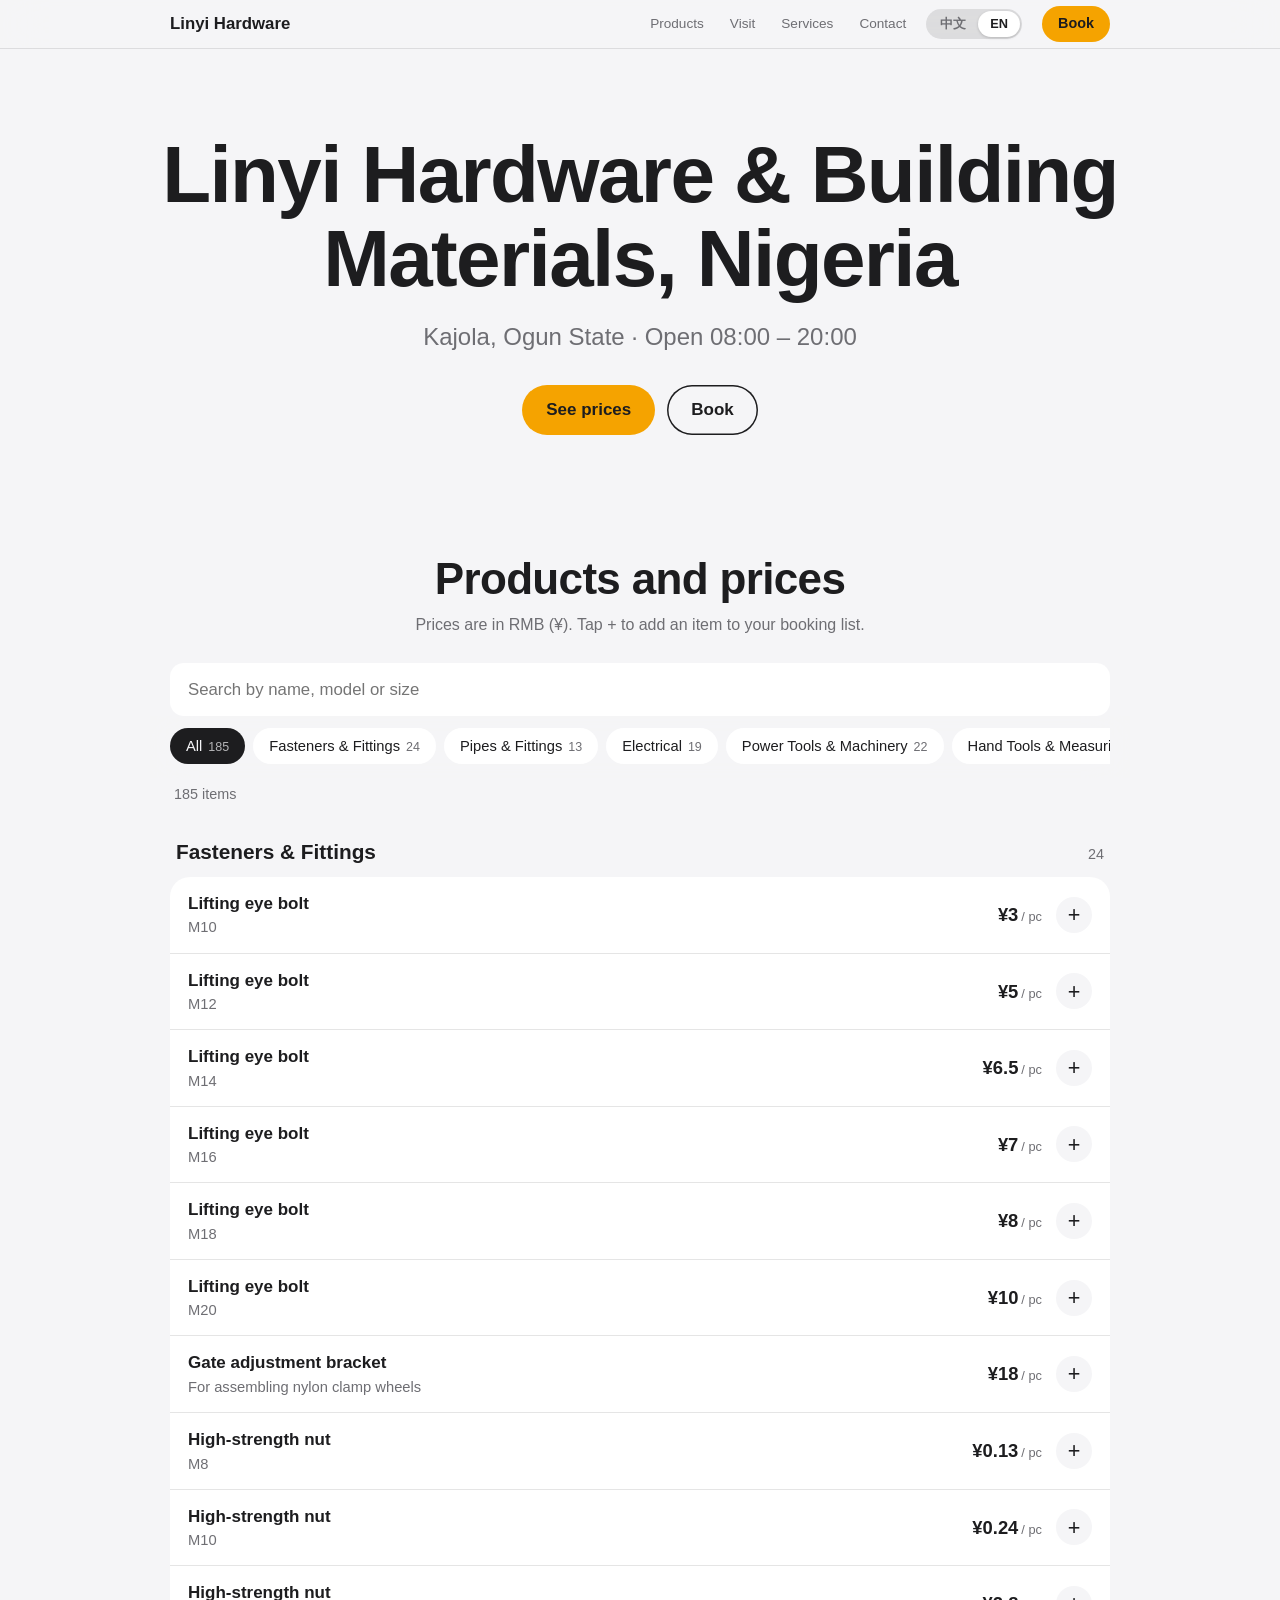
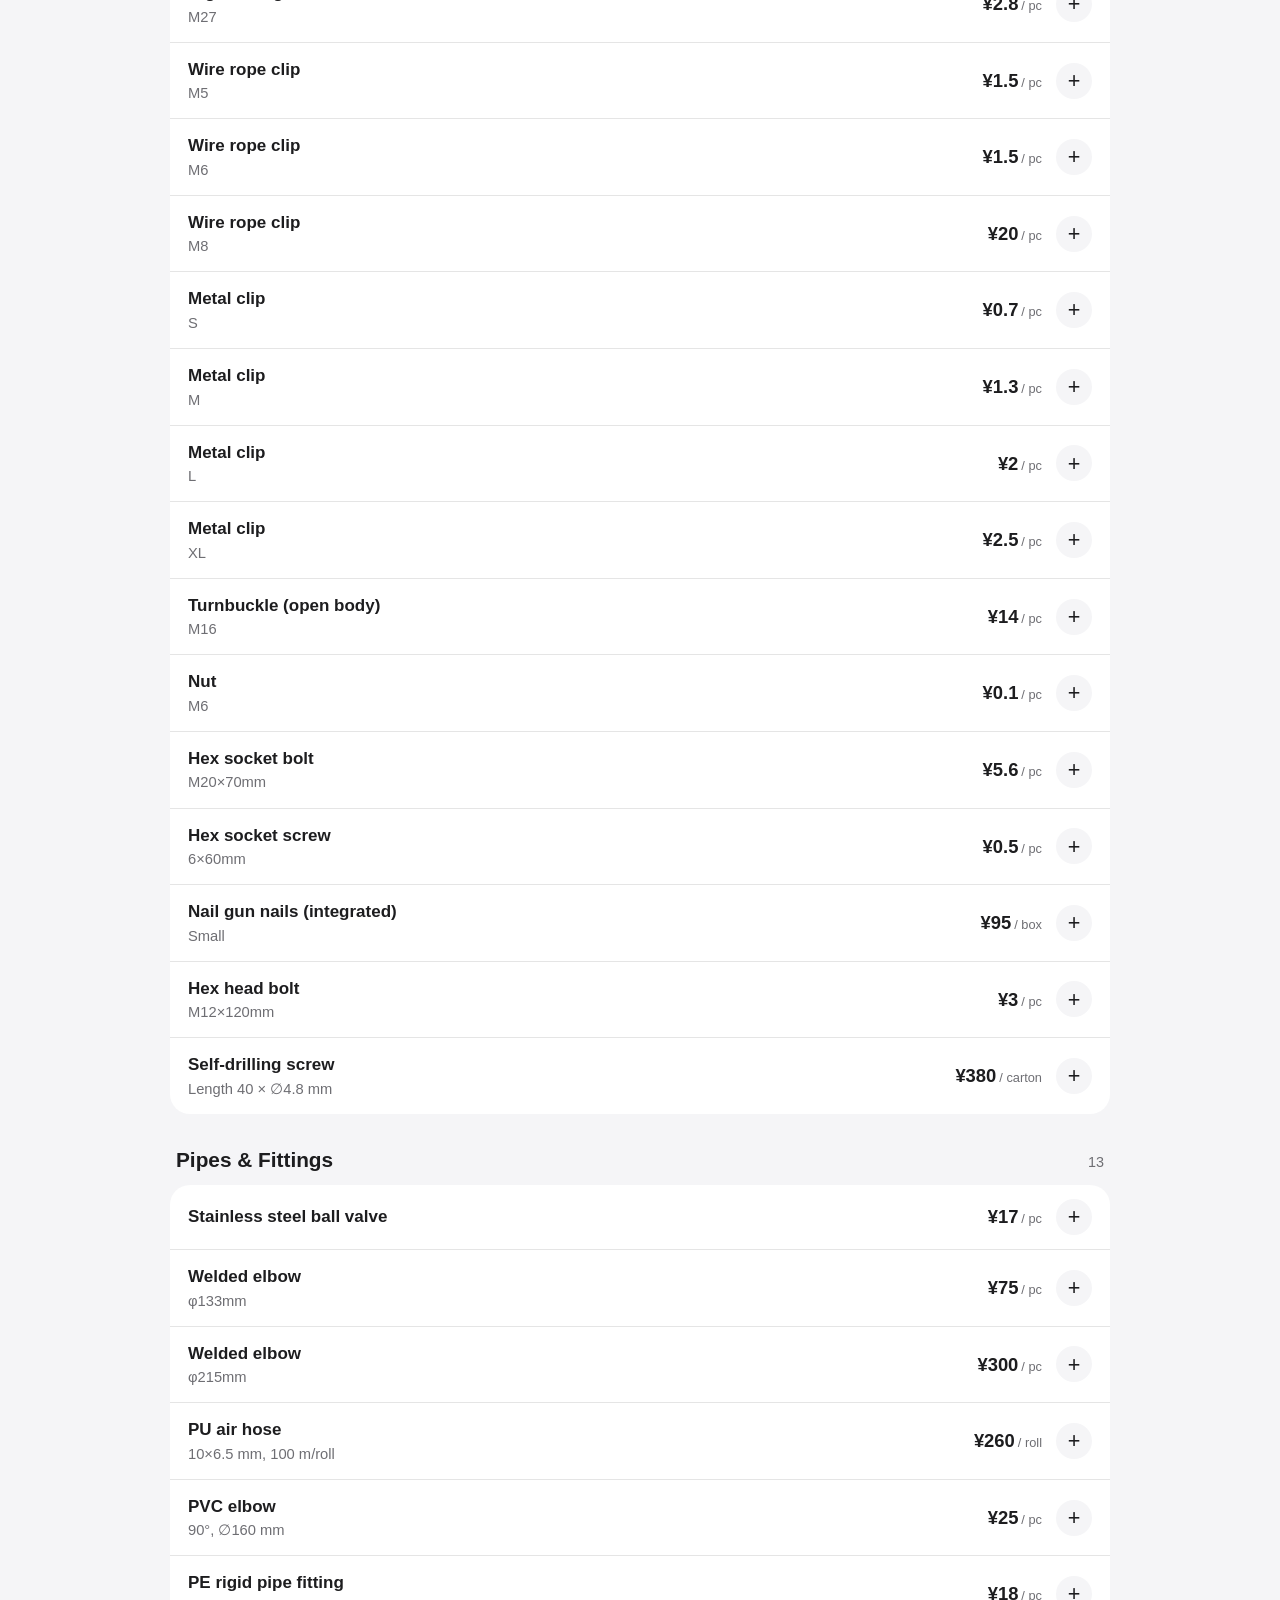
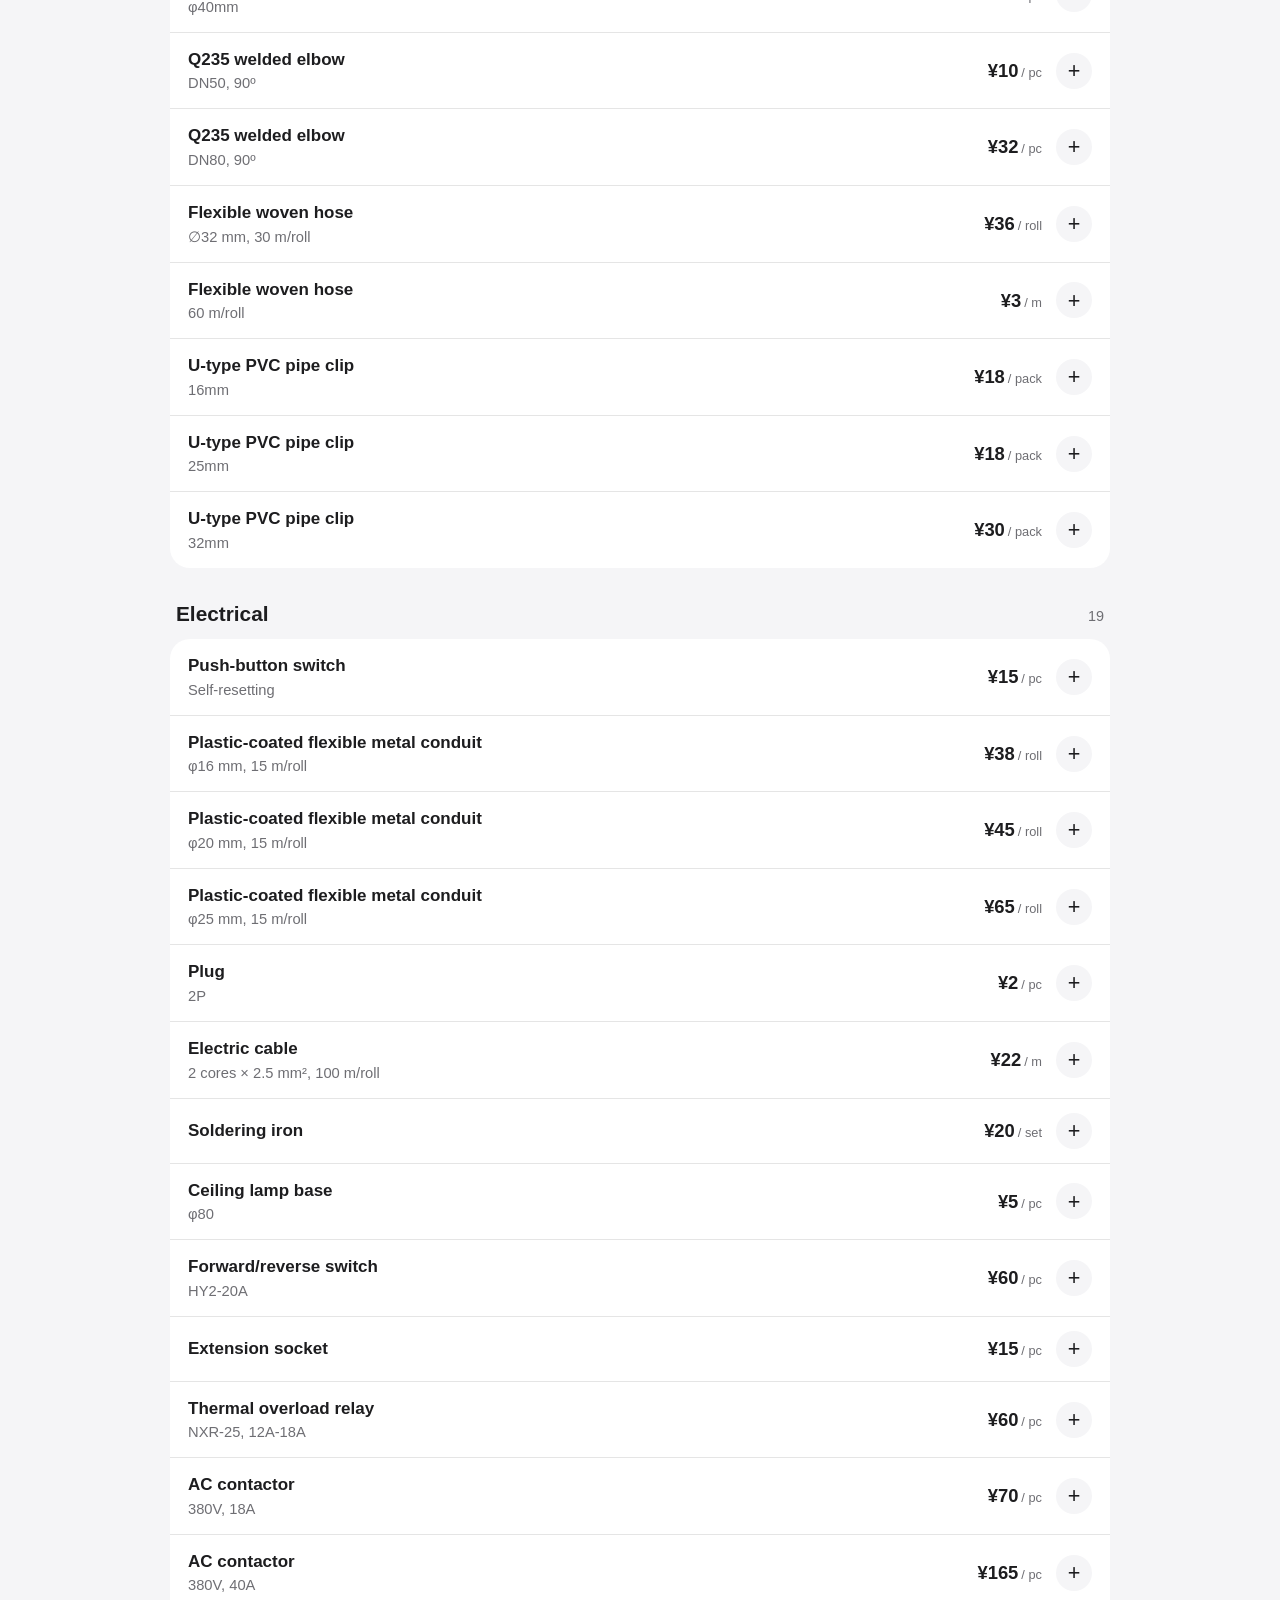
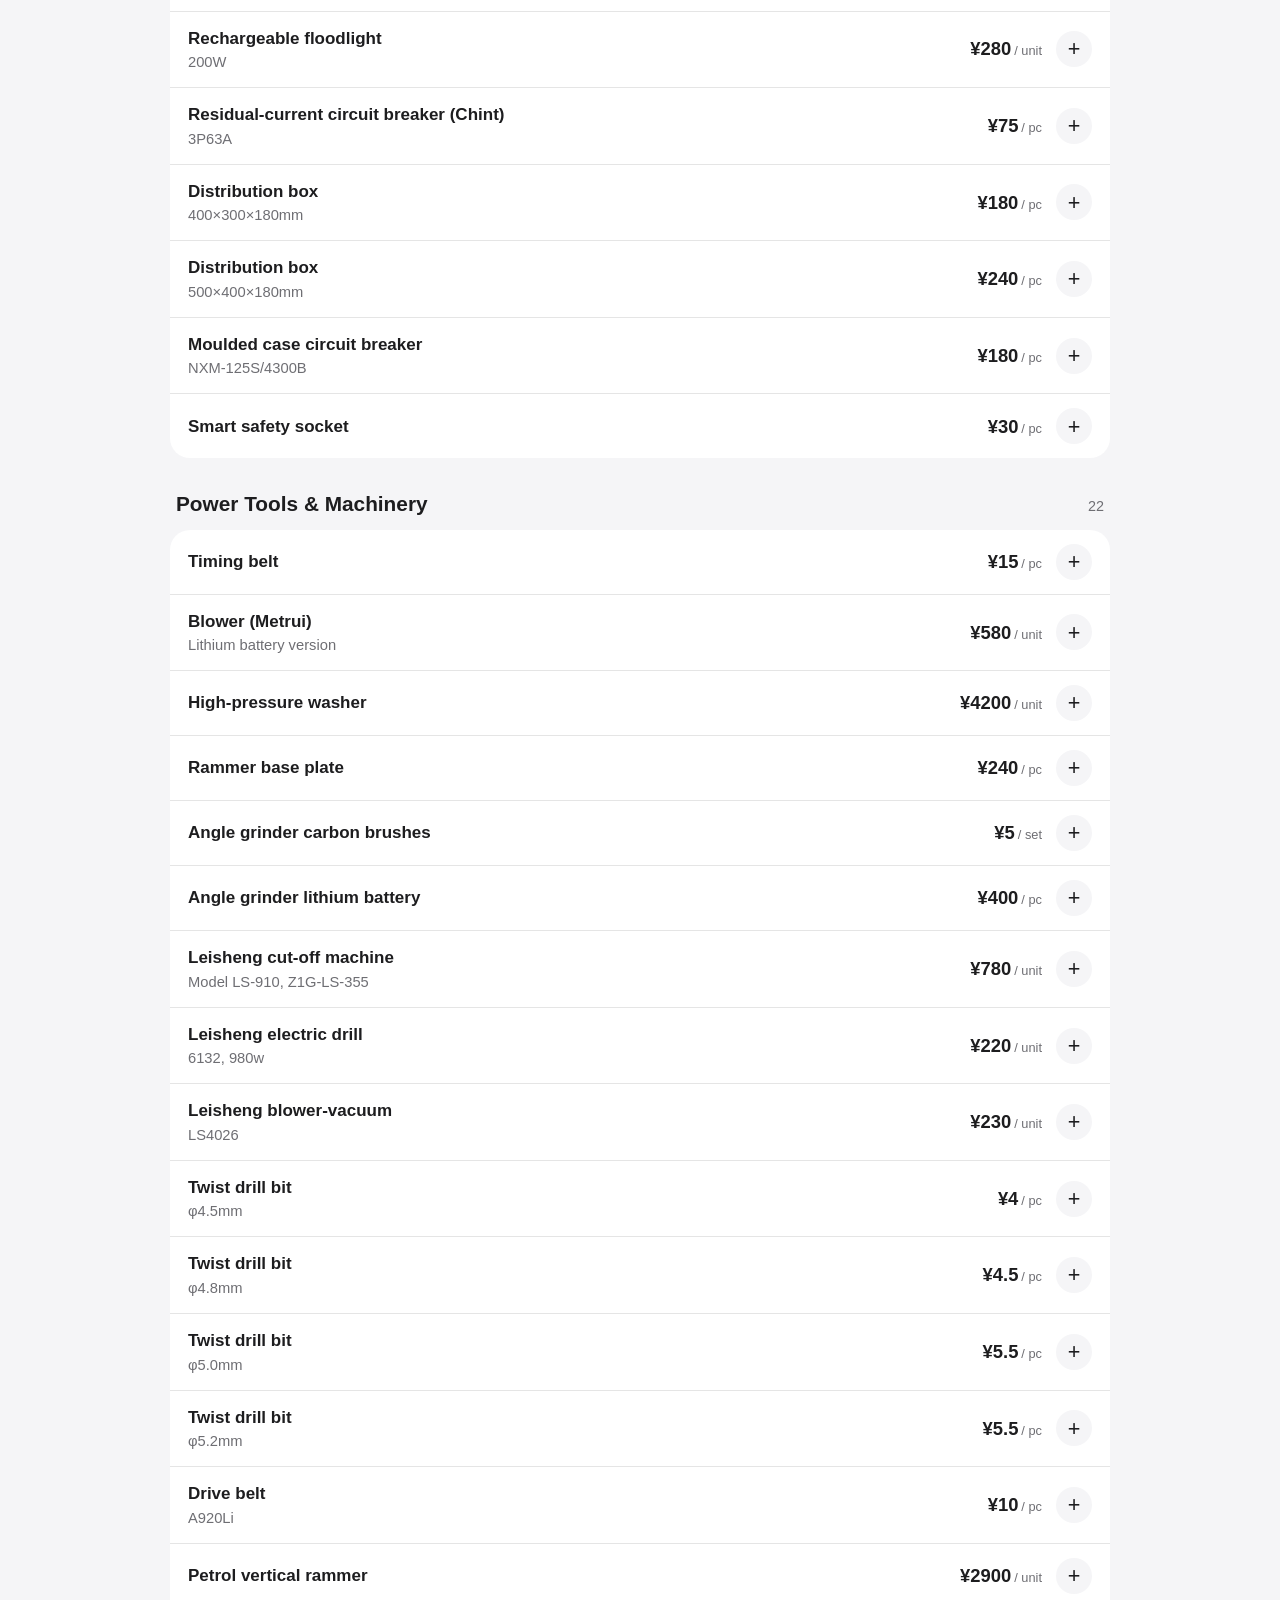
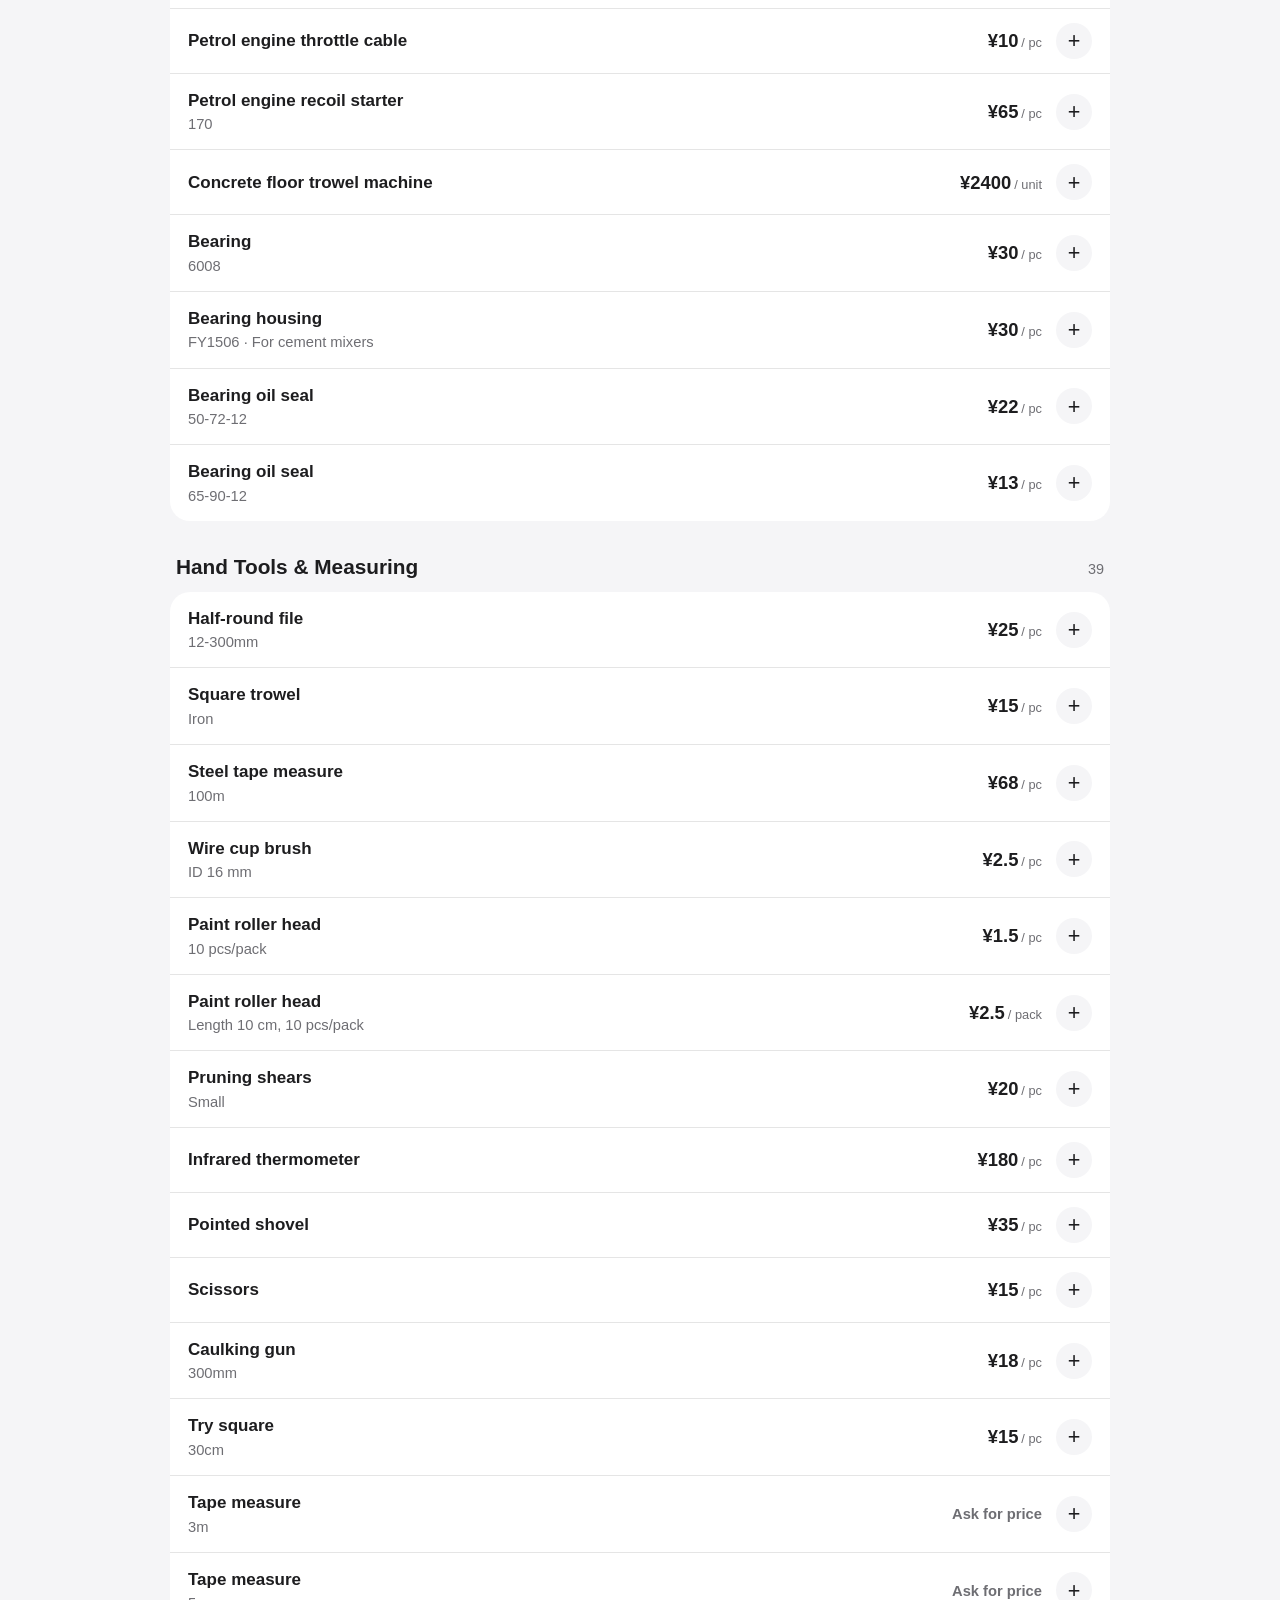
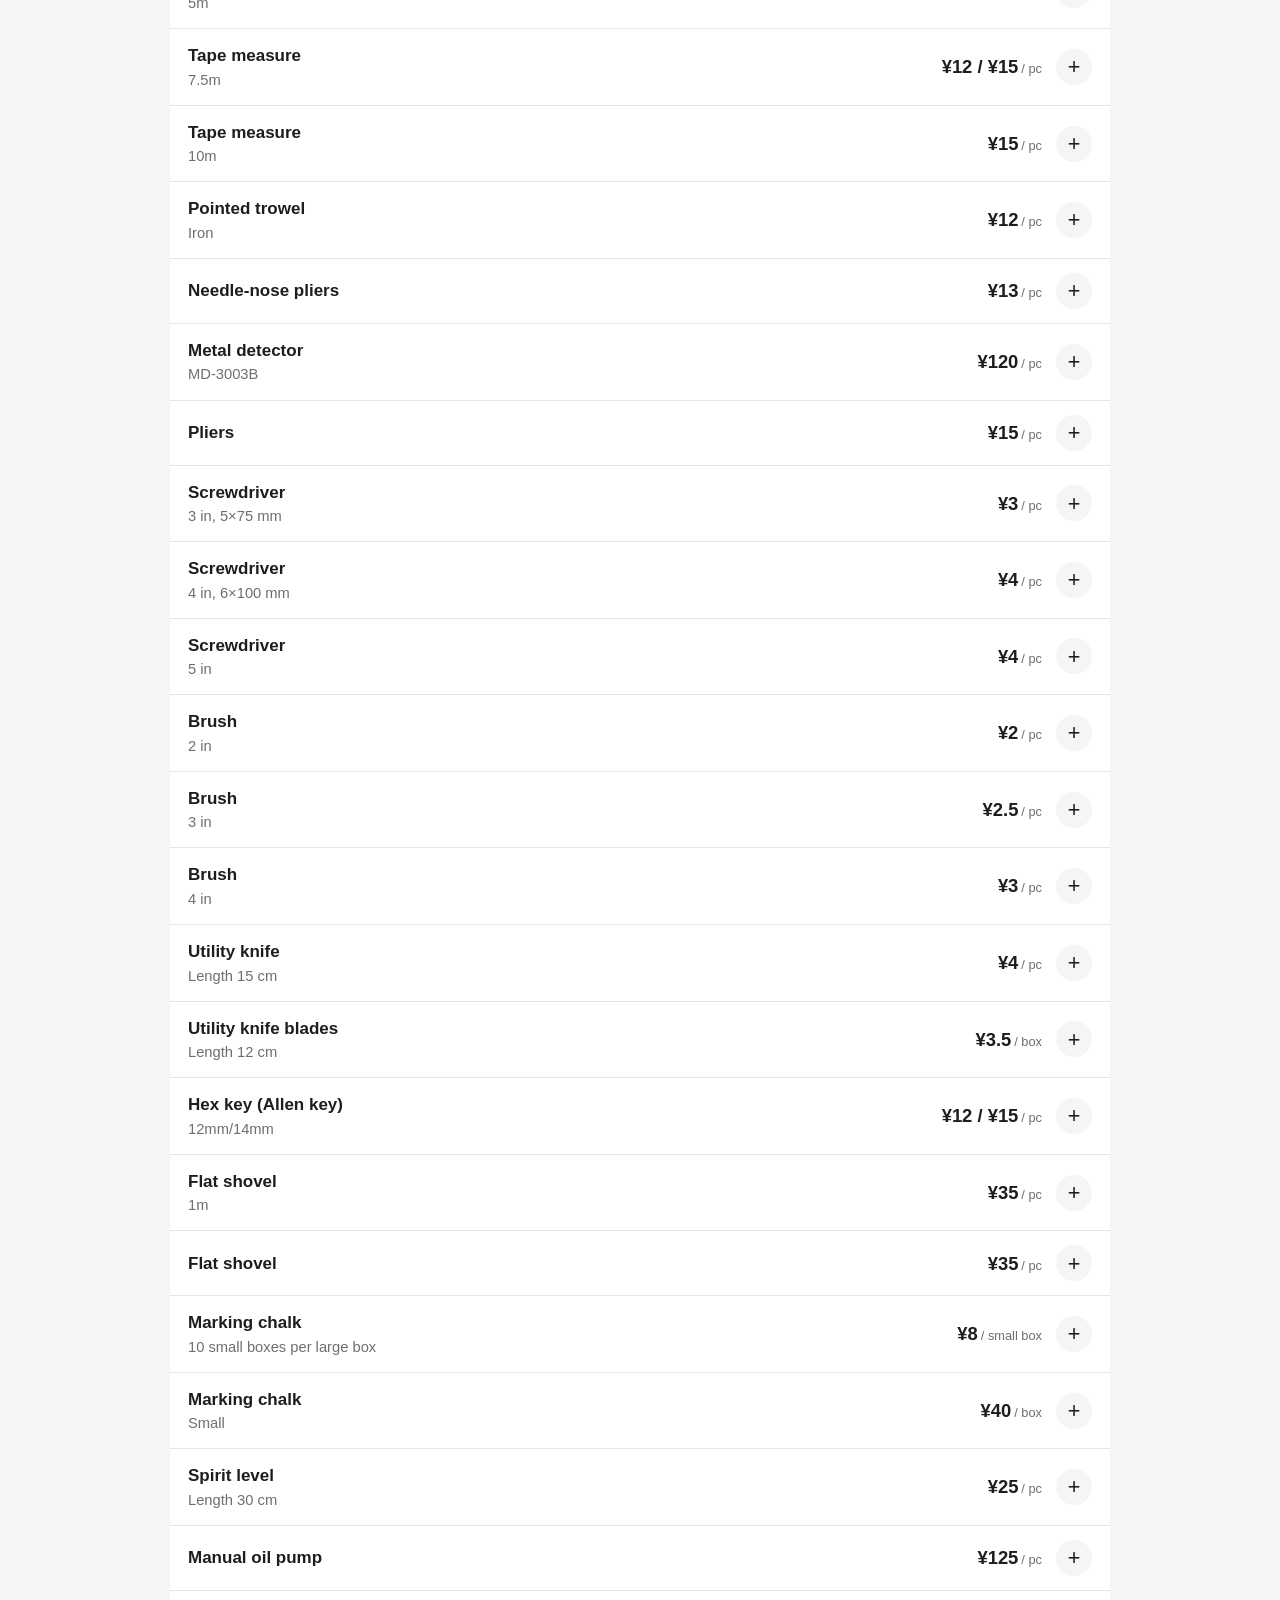
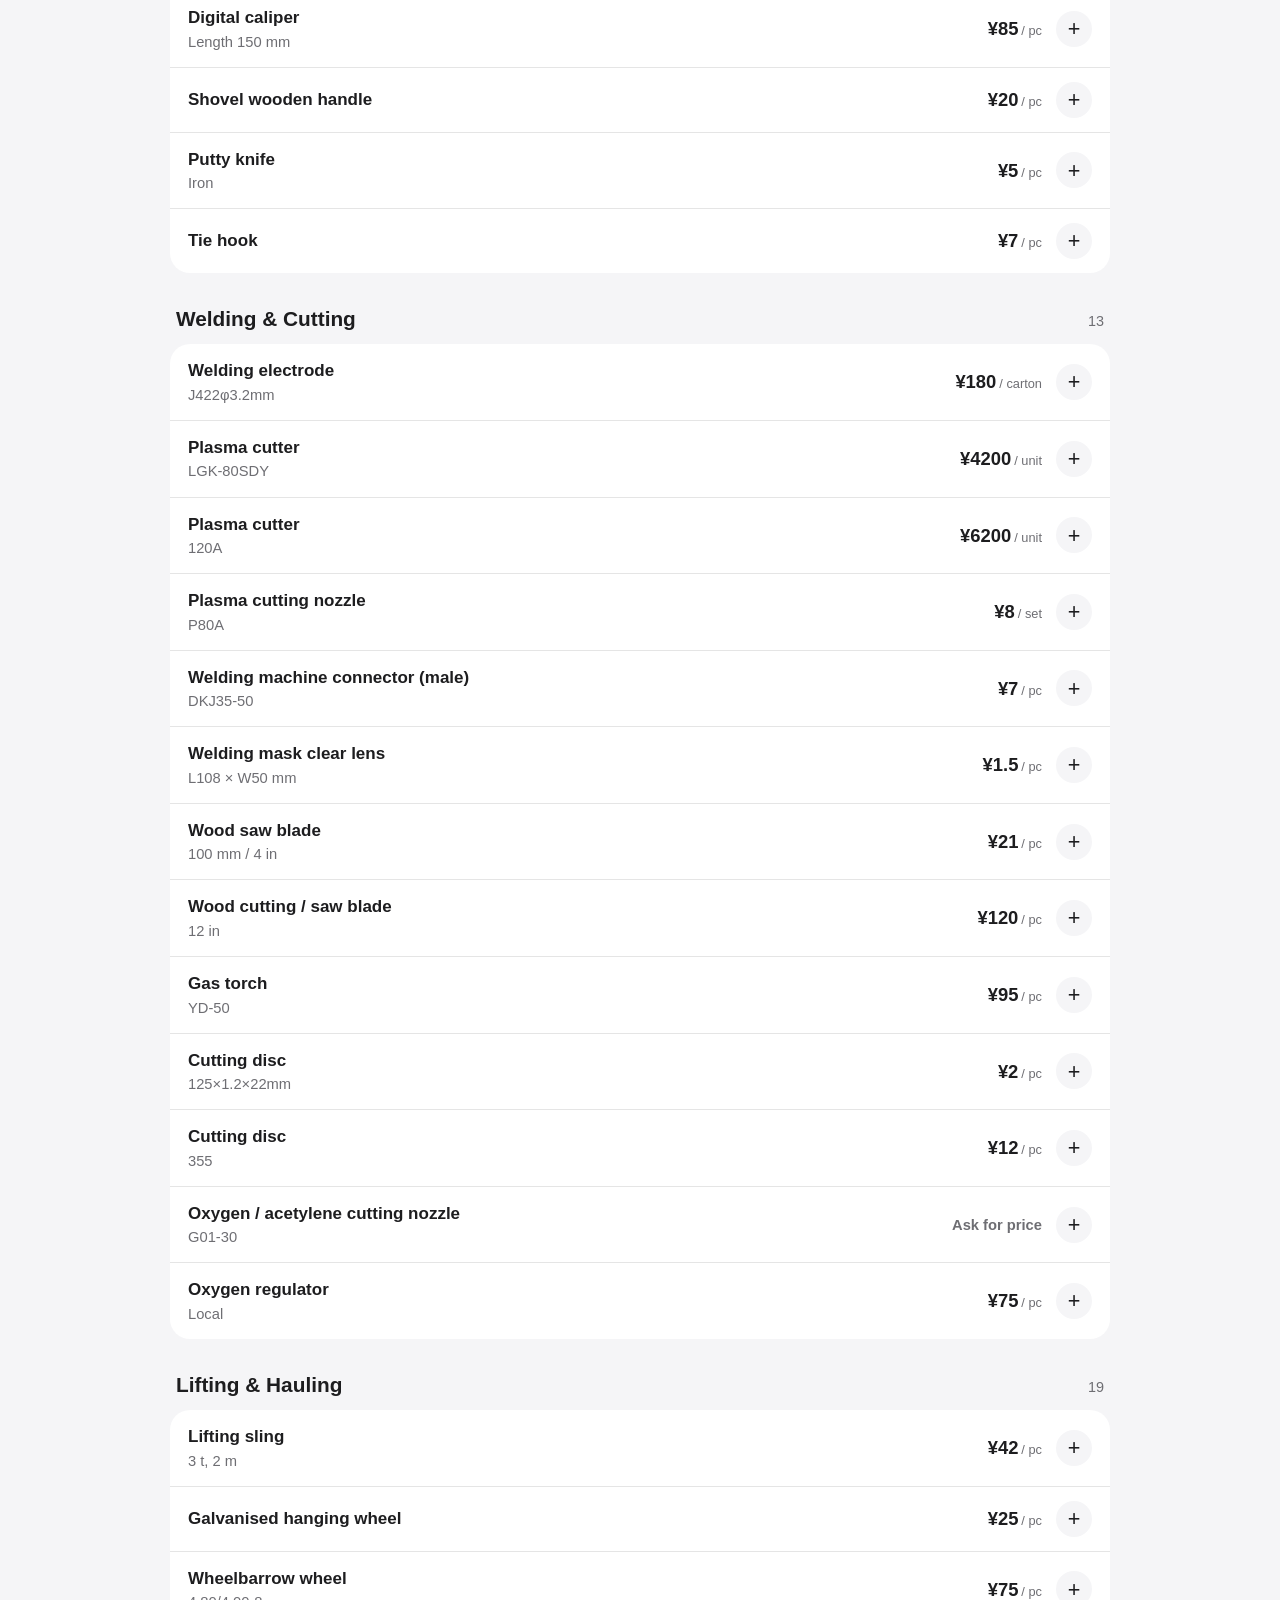
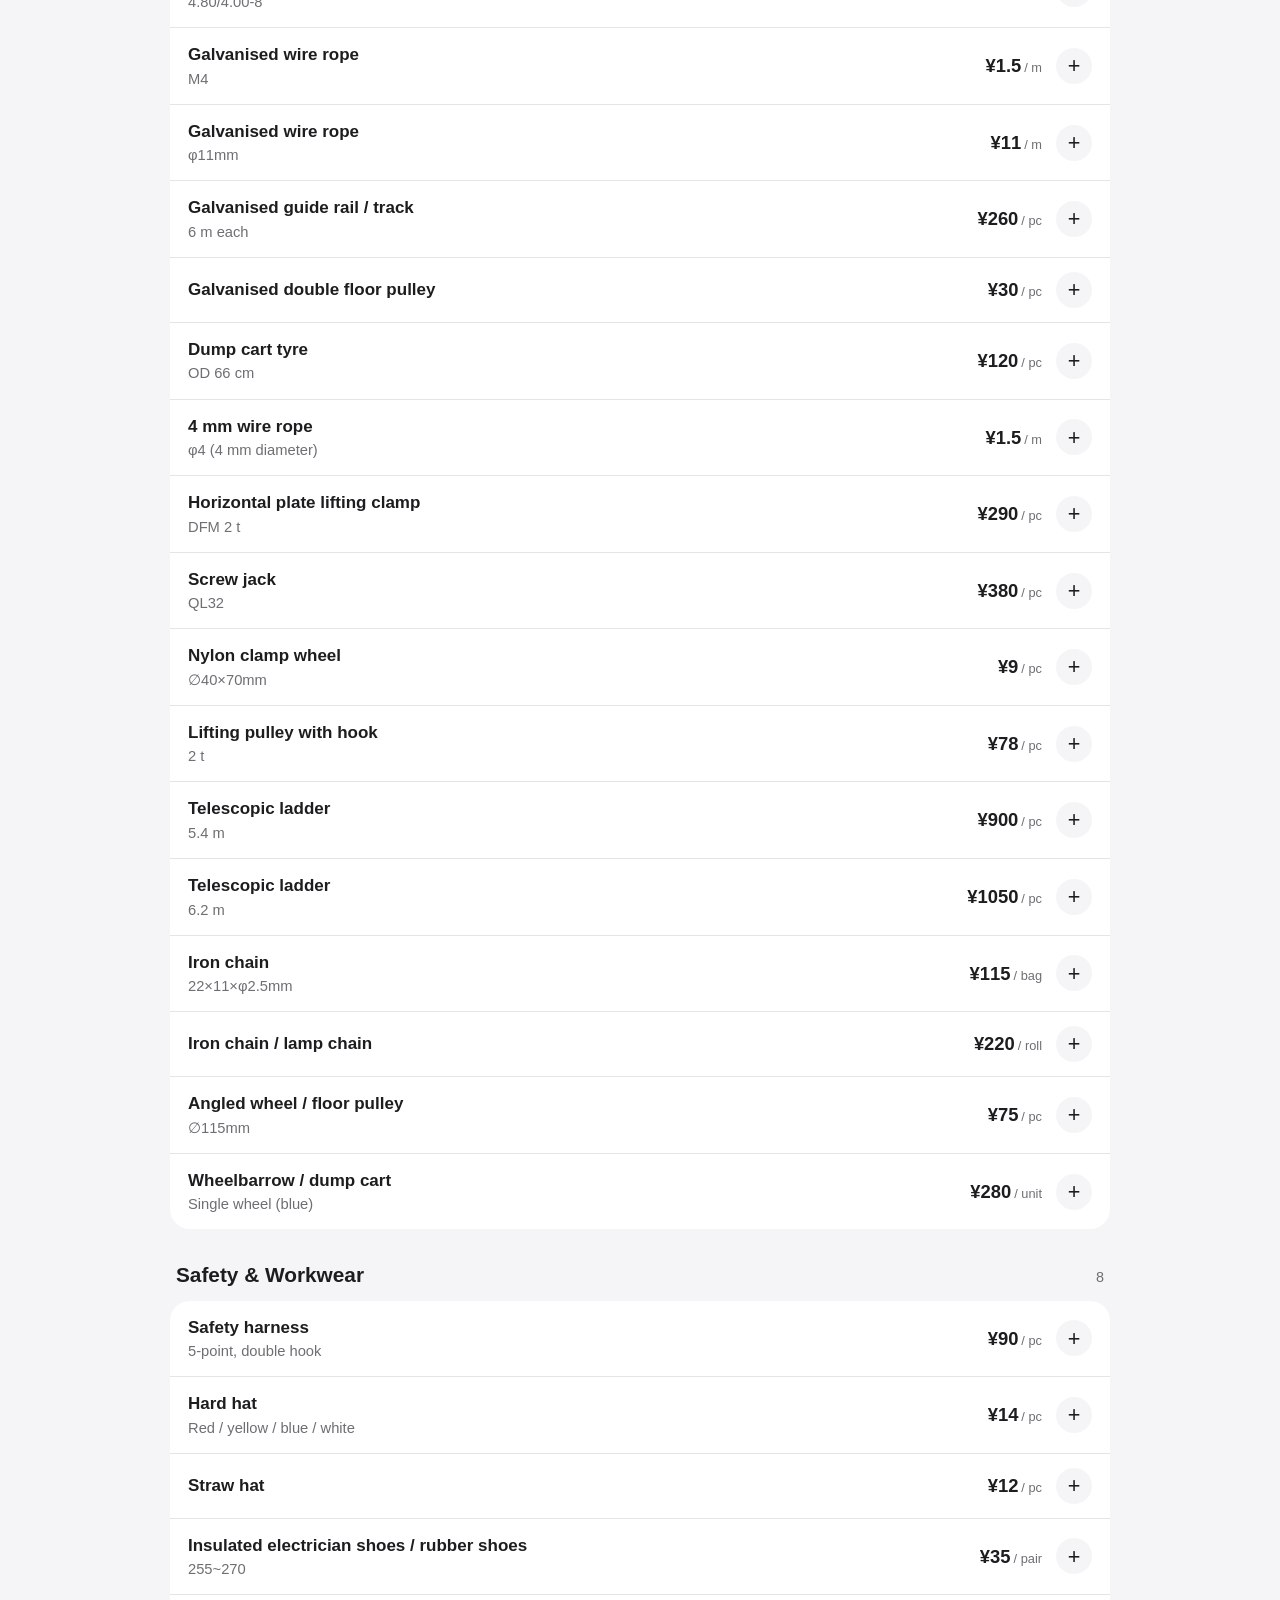
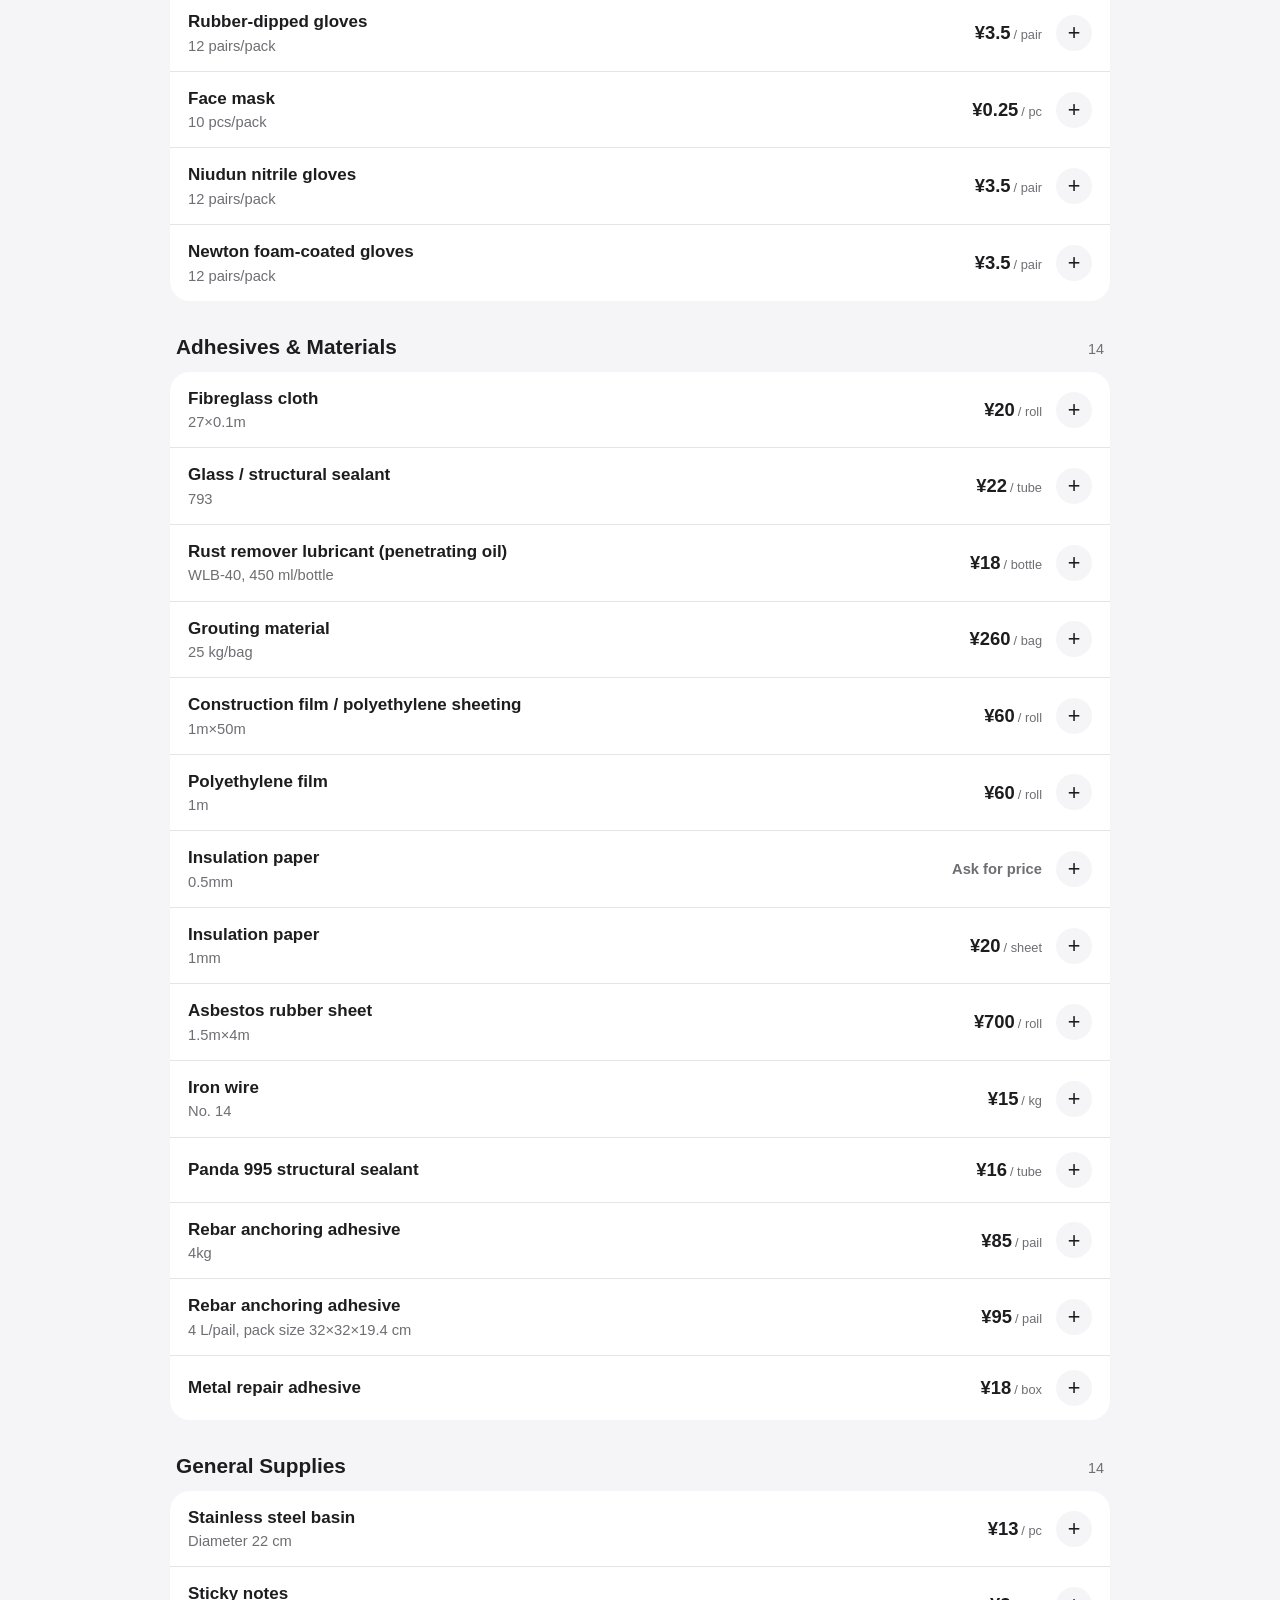
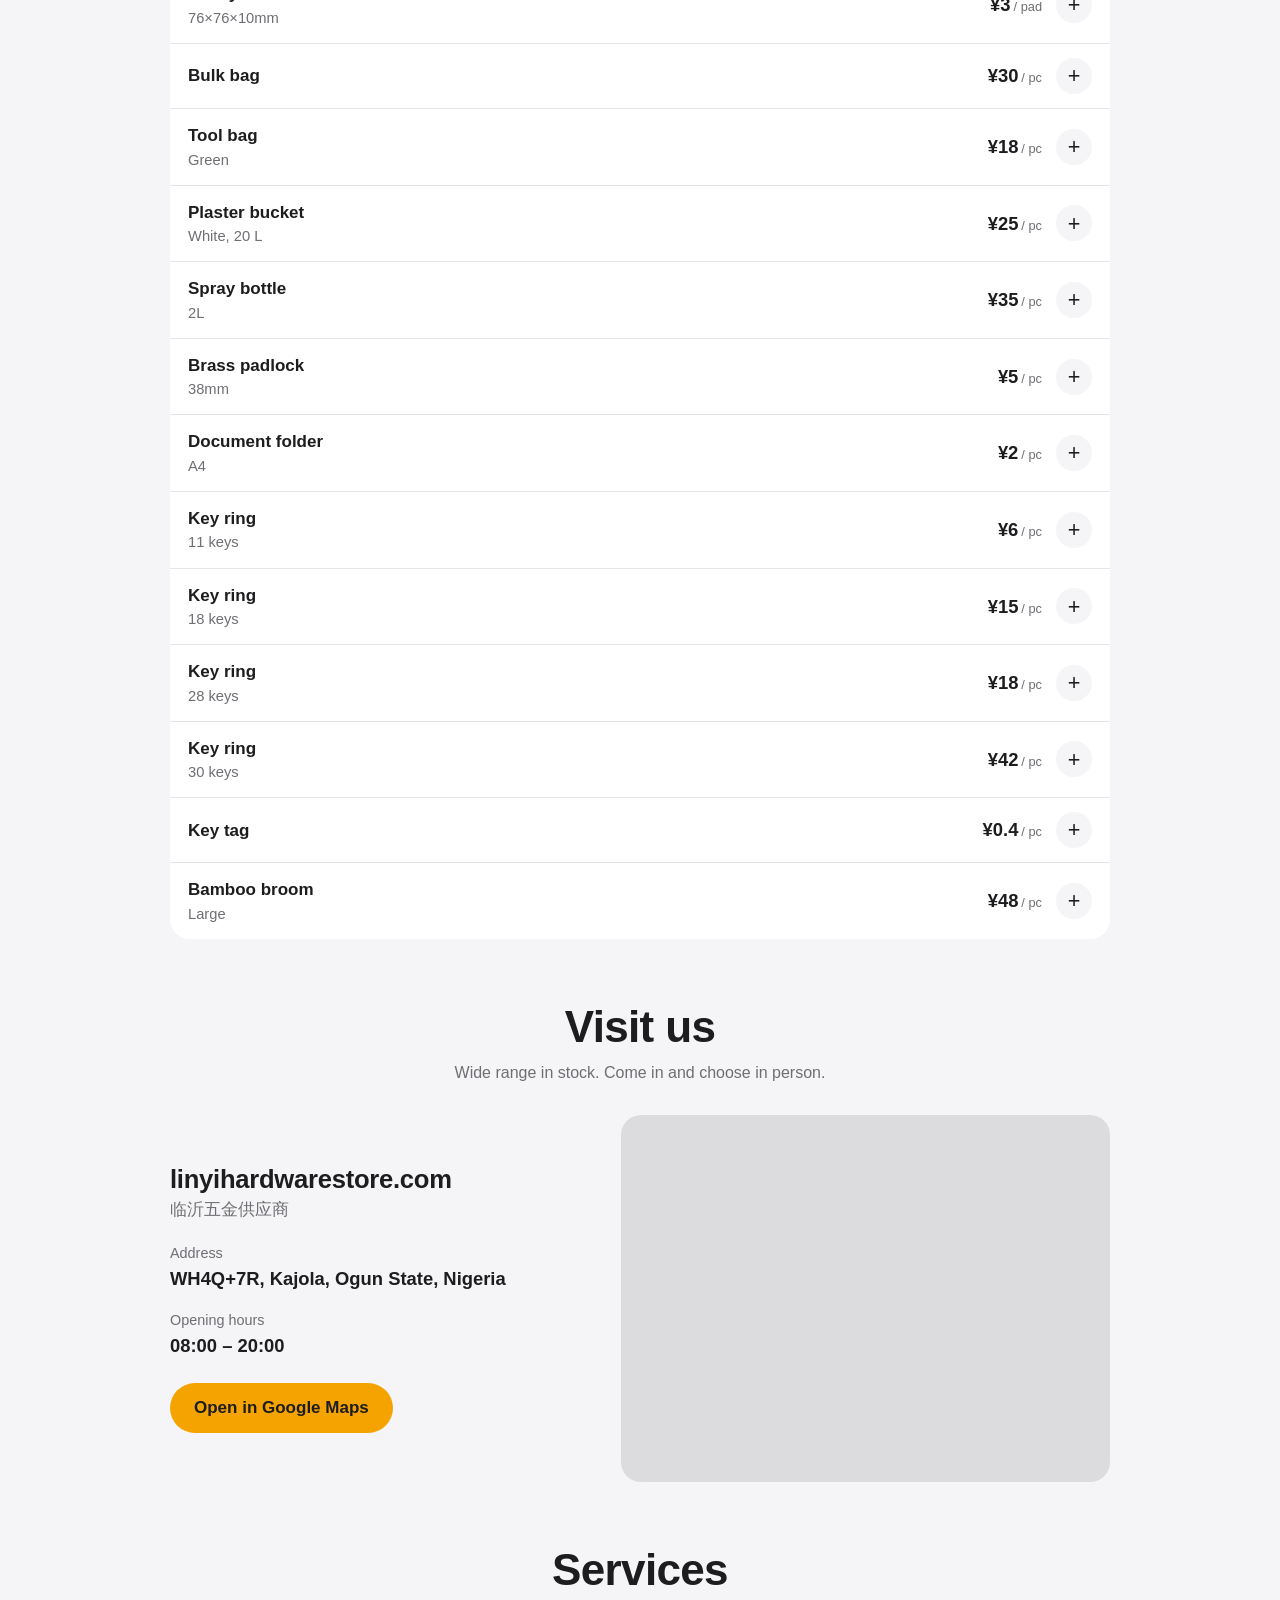
==== commit f3906c41: "Add staff admin page and online booking submission" ====
--- a/index.html
+++ b/index.html
@@ -73,7 +73,7 @@
 
   <section id="book" class="sec w">
     <h2 data-i="h_book"></h2>
-    <p class="lead" data-i="book_note"></p>
+    <p class="lead" id="bnote" data-i="book_note"></p>
     <div class="panel">
       <div class="two">
         <label for="bn"><span data-i="f_name"></span><input id="bn" type="text" autocomplete="name"></label>
@@ -92,9 +92,11 @@
       <div class="lines" id="lines"></div>
       <button type="button" class="linkbtn" id="addline" data-i="add_line"></button>
       <label for="bt"><span data-i="f_notes"></span><textarea id="bt" rows="3"></textarea></label>
+      <input class="hp" id="hp" type="text" tabindex="-1" autocomplete="off" aria-hidden="true">
       <p class="err" id="er" role="alert"></p>
       <div><button type="button" class="pill" id="go" data-i="make"></button></div>
       <div id="res">
+        <p class="stat" id="stat" role="status"></p>
         <label for="rt"><span data-i="res_label"></span><textarea id="rt" readonly></textarea></label>
         <div class="acts">
           <button type="button" class="pill" id="copyres" data-i="copy_msg"></button>
@@ -137,6 +139,8 @@
 
 <noscript><p style="padding:24px;text-align:center">请开启 JavaScript 查看商品价格。Please enable JavaScript to view prices.</p></noscript>
 <script src="data.js"></script>
+<script src="config.js"></script>
 <script src="app.js"></script>
+<script src="remote.js"></script>
 </body>
 </html>
--- a/style.css
+++ b/style.css
@@ -168,3 +168,8 @@
 .qrcol{display:grid;justify-items:center;text-align:center}
 .qrcol .pill{margin-top:10px}
 .fine{margin-top:26px;text-align:center;font-size:.85rem;color:var(--muted)}
+.hp{position:absolute;left:-9999px;width:1px;height:1px;opacity:0}
+.stat{font-weight:600}
+.stat.good{color:#1a7f37}
+.stat.bad{color:var(--bad)}
+@media (prefers-color-scheme:dark){.stat.good{color:#5fd07a}}
